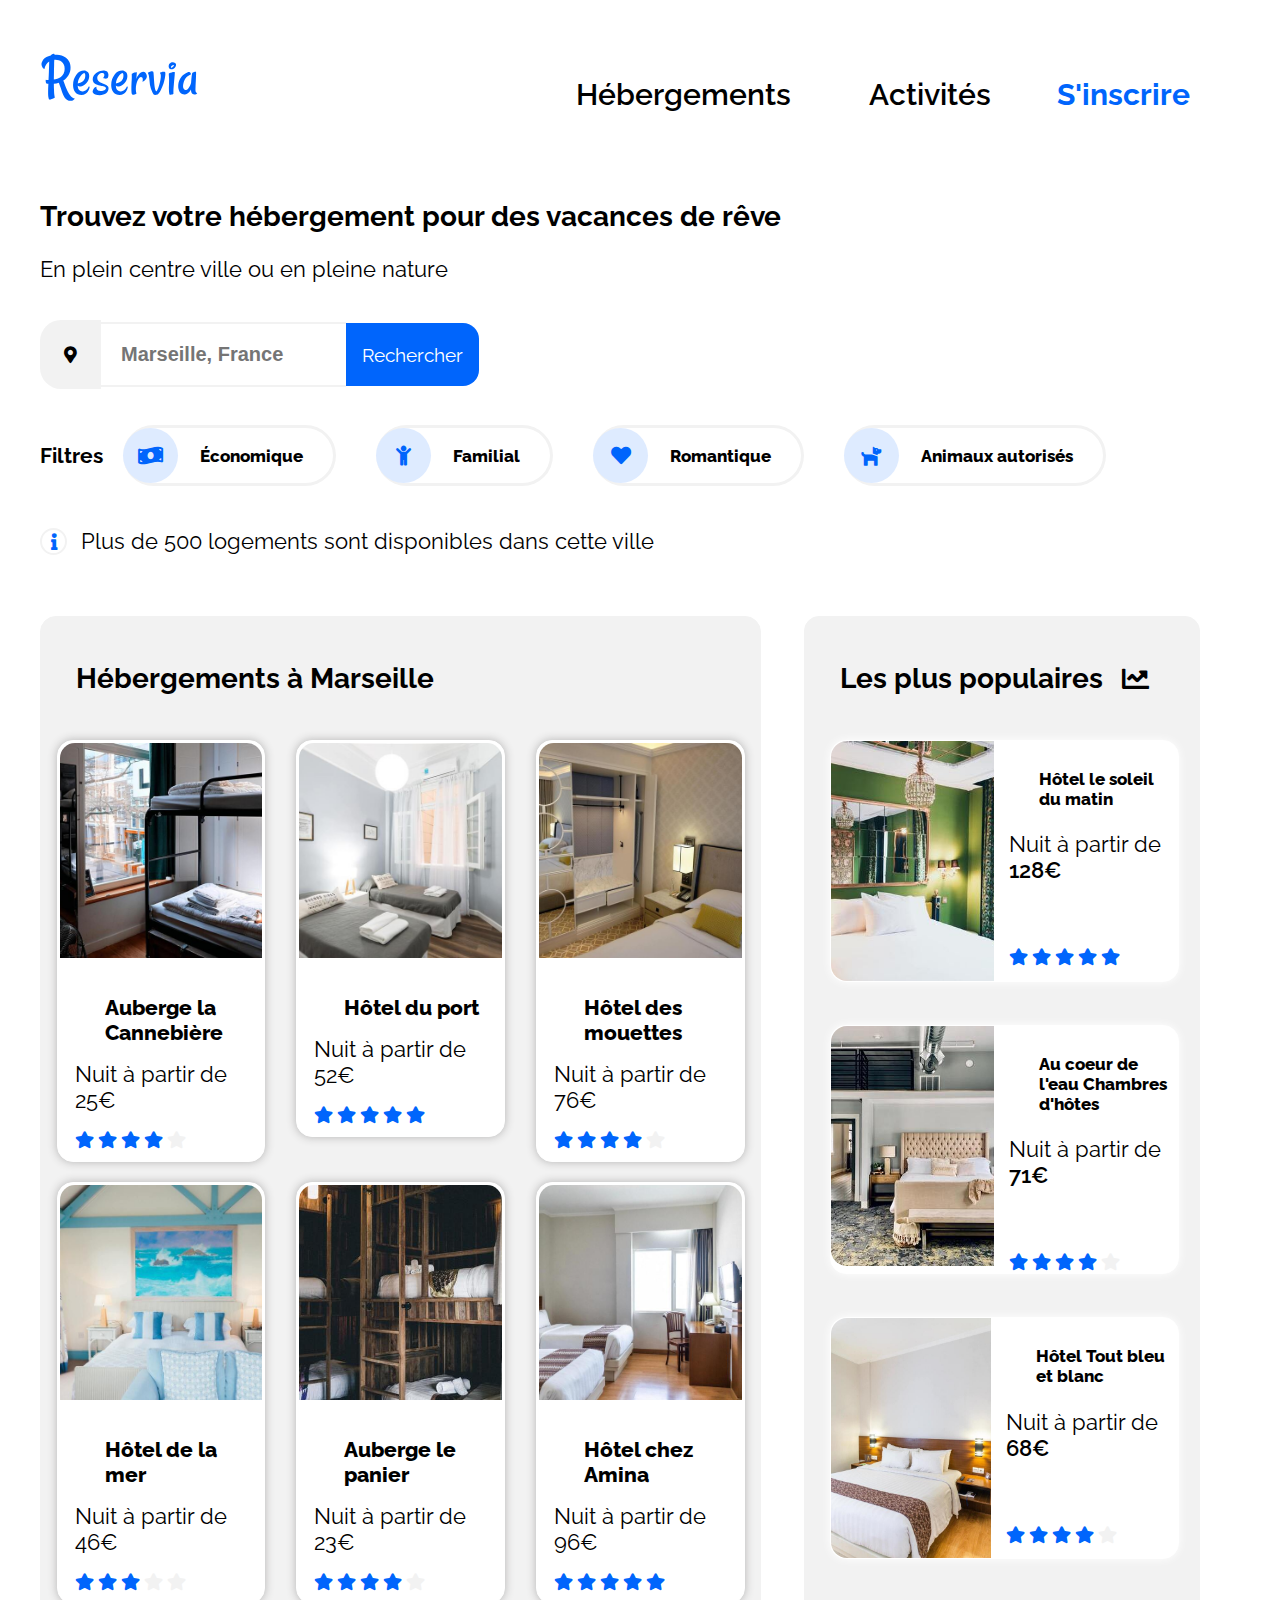
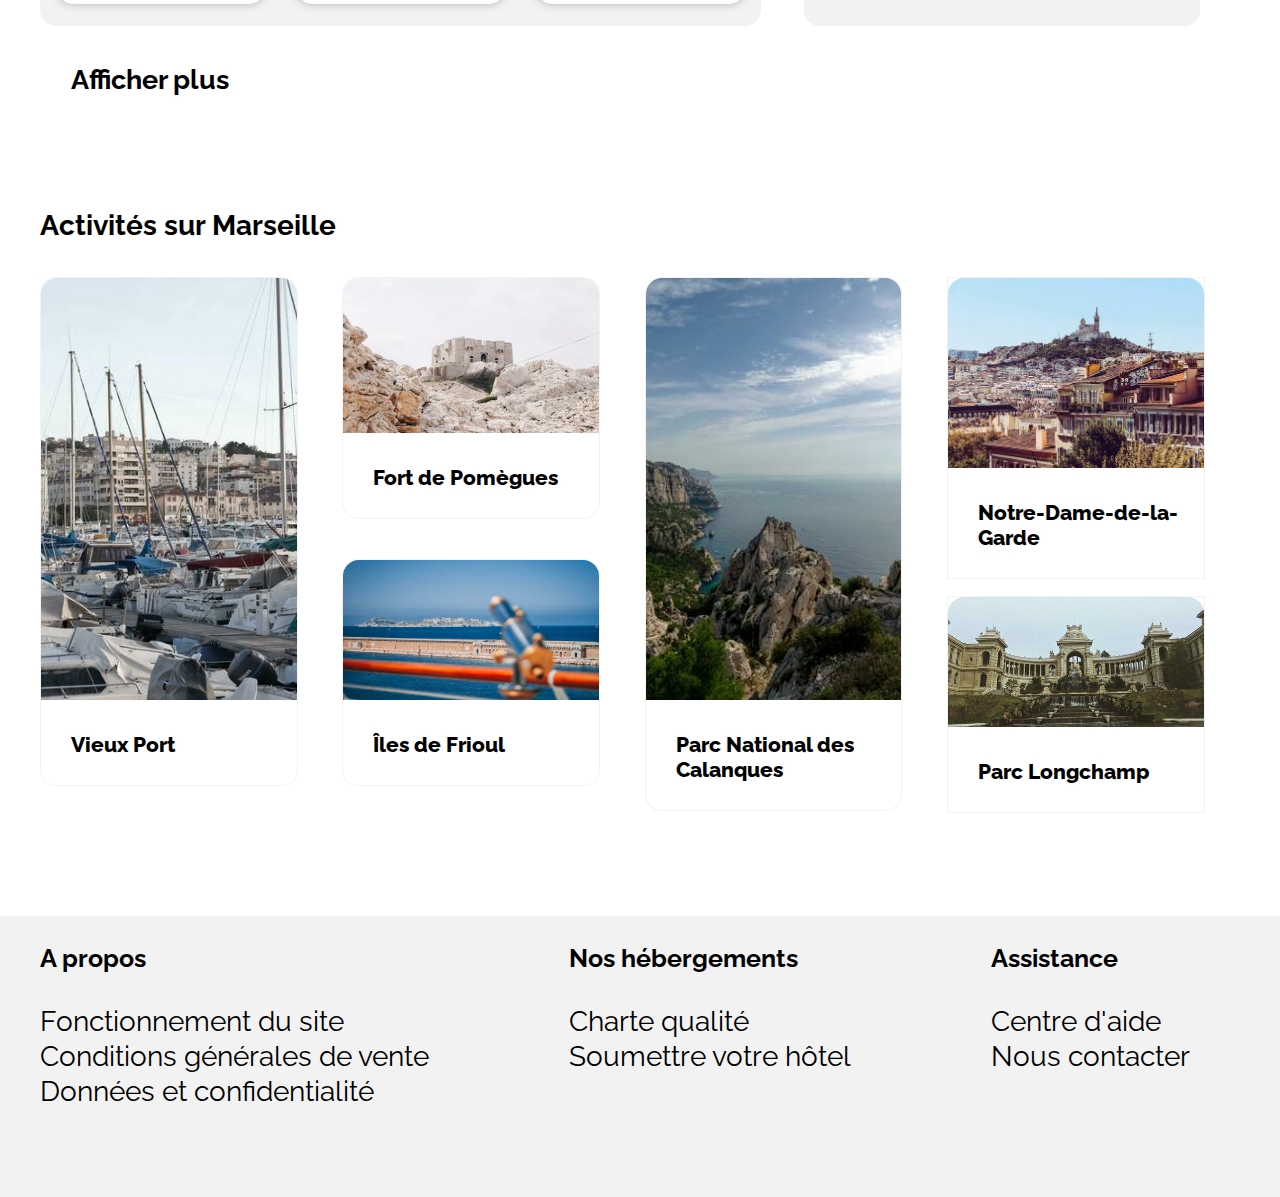
==== index.html @ 1aae4888 "initial-scale = -0.5, maximum-scale = 2" ====
<!DOCTYPE html>
<html lang="fr">
    <head>
        <meta charset="UTF-8"/>
        <meta name="viewport" content="width=device-width, initial-scale=1.0" />
        <link rel="stylesheet" href="src/fontawesome-5.15.3.css" />
        <link rel="stylesheet" href="src/styles/style.css" />
        <link rel="preconnect" href="https//fonts.gstatic.com"/>
        <link href="https://fonts.googleapis.com/css2?family=Raleway:wght@400;600;800&display=swap" rel="stylesheet" />
        
        <meta name="viewport" content="initial-scale = -0.5, maximum-scale = 2, user-scalable = yes, width=device-width">

        <title>Réservia</title>
    </head>
    <body>
        <header class="header">
            <img src="asset/img/logo/Reservia.svg" alt="Reservia" id="logo" />
                <nav class="header_nav">
                    <a id="menu_hebergement" class="header_nav_link" href="#accomodation">Hébergements</a>
                    <a id="menu_activity" class="header_nav_link" href="#activity">Activités</a>
                </nav>
                    <a id="registration">S'inscrire</a>
        </header> 
            <section id="part_one">
                <div class="part_search">
                    <div class="research">
                        <h2>Trouvez votre hébergement pour des vacances de rêve</h2>
                        <p class="subtitle">En plein centre ville ou en pleine nature</p>
                    </div>
                    <div id="form">
                        <i class="fa fa-map-marker-alt mapi"></i>
                            <form>
                                <input type="search" name="city_search" placeholder="Marseille, France">
                            </form>
                        <div class="button">
                            <p class="search">Rechercher</p><i class="fa fa-search glass"></i>
                        </div>
                    </div>
                </div>

                <div id="filters">
                    <h3>Filtres</h3>
                        <div class="filtered_listing">
                            <div class="filtered">
                                <i class="fa fa-money-bill-wave filter_icon"></i>
                                <p class="filter_subtitle">Économique</p>
                            </div>
                            <div class="filtered familia">
                                <i class="fa fa-child filter_icon"></i>
                                <p class="filter_subtitle">Familial</p>
                            </div>
                            <div class="filtered">
                                <i class="fa fa-heart filter_icon"></i>
                                <p class="filter_subtitle">Romantique</p>
                            </div>
                            <div class="filtered">
                                <i class="fa fa-dog filter_icon"></i>
                                <p  class="filter_subtitle">Animaux autorisés</p>
                            </div>       
                        </div>
                </div>
                <div id="info">
                    <i class="fas fa-info point_i"></i>
                    <p class="subtitle">Plus de 500 logements sont disponibles dans cette ville</p>
                </div>     
            </section>
    <main>
        <div class="accomodation_aside">
            <section id="accomodation" class="housing">
                <h2>Hébergements à Marseille</h2>
                    <div class="habitat_listing">
                        <div class="habitat">
                            <div class="habitat_picture">
                                <img src="asset/img/picture/auberge_la_cannebière.jpg" alt="Photo de la chambre auberge la Cannebière"/>
                                    <div class="position_text">
                                        <h4 class="habitat_description">Auberge la Cannebière</h4>
                                        <p>Nuit à partir de <span>25€</span></p>
                                            <div>
                                                <i class="fas fa-star full"></i> 
                                                <i class="fas fa-star full"></i>
                                                <i class="fas fa-star full"></i>
                                                <i class="fas fa-star full"></i>
                                                <i class="fas fa-star empty"></i>
                                            </div>
                                    </div>
                            </div>          
                        </div>
                        <div class="habitat">
                            <div class="habitat_picture">
                                <img src="asset/img/picture/hotel_du_port.jpg" alt="Photo de la chambre de l'hôtel du port"/>
                                    <div class="position_text">
                                        <h4 class="habitat_description">Hôtel du port</h4>
                                        <p>Nuit à partir de <span>52€</span></p>  
                                            <div>
                                                <i class="fas fa-star full"></i>
                                                <i class="fas fa-star full"></i>
                                                <i class="fas fa-star full"></i>
                                                <i class="fas fa-star full"></i>
                                                <i class="fas fa-star full"></i>
                                            </div>
                                    </div>
                            </div>
                        </div>
                        <div class="habitat">
                            <div class="habitat_picture">
                                <img src="asset/img/picture/hotel_les_mouettes.jpg" alt="Photo de la chambre hôtel des mouettes"/>
                                    <div class="position_text">
                                        <h4 class="habitat_description">Hôtel des mouettes</h4>
                                        <p>Nuit à partir de <span>76€</span></p>  
                                            <div>
                                                <i class="fas fa-star full"></i>
                                                <i class="fas fa-star full"></i>
                                                <i class="fas fa-star full"></i>
                                                <i class="fas fa-star full"></i>
                                                <i class="fas fa-star empty"></i>
                                            </div>
                                    </div>  
                            </div>
                        </div> 
                        <div class="habitat">
                            <div class="habitat_picture">
                                <img src="asset/img/picture/hotel_de_la_mer.jpg" alt="Photo de la chambre hôtel de la mer" />
                                    <div class="position_text">
                                        <h4 class="habitat_description">Hôtel de la mer</h4>
                                            <p>Nuit à partir de <span>46€</span></p>  
                                                <div>
                                                    <i class="fas fa-star full"></i>
                                                    <i class="fas fa-star full"></i>
                                                    <i class="fas fa-star full"></i>
                                                    <i class="fas fa-star empty"></i>
                                                    <i class="fas fa-star empty"></i>
                                                </div>
                                    </div>
                            </div>
                        </div>
                        <div class="habitat">
                            <div class="habitat_picture">
                                <img src="asset/img/picture/auberge_le_panier.jpg" alt="Photo de la chambre auberge le panier" />
                                    <div class="position_text">
                                        <h4 class="habitat_description">Auberge le panier</h4>
                                        <p>Nuit à partir de <span>23€</span></p>  
                                            <div>
                                                <i class="fas fa-star full"></i>
                                                <i class="fas fa-star full"></i>
                                                <i class="fas fa-star full"></i>
                                                <i class="fas fa-star full"></i>
                                                <i class="fas fa-star empty"></i>
                                            </div>
                                    </div>
                            </div>
                        </div>
                        <div class="habitat">
                            <div class="habitat_picture">
                                <img src="asset/img/picture/hotel_chez_amina.jpg" alt="Photo de la chambre hôtel chez Amina"/>
                                    <div class="position_text">
                                        <h4 class="habitat_description">Hôtel chez Amina</h4>
                                            <p>Nuit à partir de <span>96€</span></p>  
                                                <div>
                                                    <i class="fas fa-star full"></i>
                                                    <i class="fas fa-star full"></i>
                                                    <i class="fas fa-star full"></i>
                                                    <i class="fas fa-star full"></i>
                                                    <i class="fas fa-star full"></i>
                                                </div>
                                    </div>  
                            </div>
                        </div>
                    </div>   
                    <h3 class="additional">Afficher plus</h3>      
            </section>
            <aside>
                <div class="first_class">
                    <h2>Les plus populaires</h2>
                    <i class="fa fa-chart-line"></i>
                </div>
                <div class="best">
                    <div class="best_picture">
                        <img src="asset/img/picture/hotel_le_soleil_du_matin.jpg" alt="Photo de la chambre hôtel le soleil du matin" />
                            <div class="best_description">
                                <h4 class="title_best">Hôtel le soleil du matin</h4>
                                <p>Nuit à partir de <span>128€</span></p>
                                    <div class="star">
                                        <i class="fas fa-star full"></i>
                                        <i class="fas fa-star full"></i>
                                        <i class="fas fa-star full"></i>
                                        <i class="fas fa-star full"></i>
                                        <i class="fas fa-star full"></i> 
                                    </div>
                            </div>            
                    </div>
                    <div class="best_picture">
                        <img src="asset/img/picture/au_coeur_de_l_eau_chambres_d_hotes.jpg" alt="Photo de la chambre d'hôtes au coeur de l'eau" />
                            <div class="best_description">
                                <h4>Au coeur de l'eau Chambres d'hôtes</h4>
                                <p>Nuit à partir de <span>71€</span></p>
                                    <div class="star">
                                        <i class="fas fa-star full"></i>
                                        <i class="fas fa-star full"></i>
                                        <i class="fas fa-star full"></i>
                                        <i class="fas fa-star full"></i>
                                        <i class="fas fa-star empty"></i> 
                                    </div>
                            </div>
                    </div>
                    <div class="best_picture">
                        <img src="asset/img/picture/hotel_tout_bleu_et_blanc.jpg" alt="Photo de la chambre hôtel tout bleu et blanc" />
                            <div class="best_description">
                                <h4>Hôtel Tout bleu et blanc</h4>
                                <p>Nuit à partir de <span>68€</span></p>
                                    <div class="star">
                                        <i class="fas fa-star full"></i>
                                        <i class="fas fa-star full"></i>
                                        <i class="fas fa-star full"></i>
                                        <i class="fas fa-star full"></i>
                                        <i class="fas fa-star empty"></i> 
                                    </div>
                            </div>
                    </div>
                </div>
            </aside>
        </div>    
        <section id="activity">
            <h2>Activités sur Marseille</h2>
                <div class="listing_activities">
                    <div class="column_one_100">
                        <div class="img_100">
                            <img src="asset/img/picture/vieux_port.jpg" alt="Photo du vieux port" />
                            <h4>Vieux Port</h4>
                        </div>
                    </div>
                    <div class="column_60_40">
                        <div class="column_60">
                            <img src="asset/img/picture/fort_de_pomegues.jpg" alt="Photo du Fort de Pomègues" />
                            <h4>Fort de Pomègues</h4>
                        </div>
                        <div class="column_40">
                            <img src="asset/img/picture/iles_du_frioul.jpg" alt="Photo des Iles de Frioul" />
                            <h4>Îles de Frioul</h4>
                        </div>
                    </div>
                    <div class="column_three_100">
                        <div class="img_100">
                            <img src="asset/img/picture/parc_national_des_calanques.jpg" alt="Photo du parc national des Calanques" />
                            <h4>Parc National des Calanques</h4>
                        </div>
                    </div>
                    <div class="column_two_40_60">
                        <div class="column col_55">
                            <img src="asset/img/picture/notre_dame_de_la_garde.jpg" alt="Photo de Notre-Dame-de-la-Garde" />
                            <h4>Notre-Dame-de-la-Garde</h4>
                        </div>
                        <div class="column col_45">
                            <img src="asset/img/picture/parc_longchamp.jpg"  alt="Photo du parc Longchamp" />
                            <h4>Parc Longchamp</h4>
                        </div>
                    </div>
                </div>
        </section>
    </main>
    <footer>
        <div class="footer_about">
            <h3 class="column_one">A propos</h3>
                <nav>
                    <ul>
                        <li><a href="#">Fonctionnement du site</a></li>
                        <li><a href="#">Conditions générales de vente</a></li>
                        <li><a href="#">Données et confidentialité</a></li>
                    </ul>
                </nav>
        </div>
        <div class="footer_accommodation">             
            <h3 class="column_two">Nos hébergements</h3>
                <nav>
                    <ul>
                        <li>Charte qualité</li>
                        <li>Soumettre votre hôtel</li>
                    </ul>
                </nav>
        </div>
        <div class="footer_assistance">
            <h3 class="column-three">Assistance</h3>
                <nav>
                    <ul>
                        <li>Centre d'aide</li>
                        <li>Nous contacter</li>
                    </ul>
                </nav>
        </div>
    </footer>
    </body>
</html>
---- src/styles/style.css ----
body{
    font-family: 'Raleway', sans-serif;
    width: 93%;
    margin: 0;
    color: black;
}
a{
    text-decoration: none;
    color: black;
}
h1{
    font-size: 22px;
    height: 27px;
    margin-top: 43px;
    padding-bottom: 119px;
}
h2{
    font-size: 23px;
}
h3{
    font-size: 21px;
}
h4{
    font-size: 14px;
    font-weight: 800; 
}
p{
    font-size: 15px;
}
.header{
    display: grid;
    width: 100%;
    height: 100px;
    margin-top: 10px;
}
#logo{
    position: absolute;
    height: 74px;
    margin: 30px 0 0 40px;
    grid-area: img;
}
.header_nav{
    display: flex;
    margin-right: 100px;
    margin-left: auto;
    font-size: 19px;
    place-content: space-evenly;
    grid-area: nav;
}
.header_nav_link{
    padding: 4rem;
    font-weight: 600;
    margin-left: -50px;
    border-top: 3px transparent solid;
    border-bottom: 3px transparent solid;
}
.header_nav_link:hover{
    border-top: 2px solid #0065FC;
    color: #0065fc;
}
#registration{
    display: flex;
    align-items: center;
    justify-content: flex-end;
    color: #0065FC;
    font-size: 19px;
    font-weight: 700;
    grid-area: note;
    cursor: pointer;
}

/* Bouton recherche */
#part_one{
    width: 100%;
    margin: 90px 0px 10px 40px;
}
#form{
    display: flex;
    align-items: center;
}
#form ::before{
    color: black;
}
.mapi{
    display: flex;
    justify-content: center;
    align-items: center;
    border: 2px solid transparent;
    width: 57px;
    height: 65px;
    border-radius: 21px 0px 0px 21px;
    background-color: #f2f2f2;
}
input{
    width: 245px;
    height: 65px;
    border-top: 2.5px solid #f2f2f2;
    border-bottom: 2.5px solid #f2f2f2;
    border-left: none;
    border-right: none;
    padding-left: 20px;
    font-size: 20px;
    font-weight: bolder;
}
input:focus{
    outline:none;
}
.button{
    display: contents;
}
.button ::before{
    display: none;
}
.search{
    display: flex;
    align-items: center;
    justify-content: center;
    width: 133px;
    height: 63px;
    background-color: #0065fc;
    border-radius: 0px 16px 16px 0px;
    color: white;
    font-size: 19px;
    font-weight: 400;
}

/* Les filtres */

#filters{
    display: flex;
    align-items: center;
    width: 100%;
    height: auto;
}
#filters .fa{
    font-size: 20px;
    color: #0065FC;
}
.filtered_listing{
    display: flex;
    align-content: space-between;
    flex-wrap: wrap;
}
.filtered{
    display: flex;
    align-items: center;
    margin: 20px;
    width: 100%;
    height: auto;
    border-top: 3px solid #F2F2F2;
    border-right: 3px solid #F2F2F2;
    border-bottom: 3px solid #F2F2F2;
    border-radius: 44px;
    background-color: white;
    cursor: pointer;
    max-width: max-content;
}
.filter_icon{
    display: flex;
    justify-content: center;
    align-items: center;
    width: 55px;
    height: 55px;
    border-radius: 50%;
    background-color: #DEEBFF;
}
.filter_subtitle{
    font-size: 17px;
    font-weight: 800;
    margin: 0px 30px;
    margin-left: 22px;
}
.filtered:hover{
    color: #0065FC;
    background-color: #DEEBFF;
    border-top: 1px solid #0065FC;
    border-right: 2px solid #0065FC;
    border-bottom: 2px solid #0065FC;
    border-left: 2px solid #0065FC;
}

/* Info */
#info{ 
    display: flex;
    align-items: center;
    width: 100%;
    height: auto;
}
.point_i{
    display: flex;
    justify-content: center;
    align-items: center;
    width: 23px;
    height: 23px;
    border: 2.5px solid #F2F2F2;
    border-radius: 40px;
    font-size: 12px;
    color: #0065FC;
}
#info .subtitle{
    display: block;
    margin-left: 14px;
}

/* Main */
main{
    margin: 0 -10px 0 40px;
}
.accomodation_aside{
    display: flex;
    justify-content: space-between;
    align-items: baseline;
    width: 100%;
    height: 58em;
}

/* Partie hébergement et populaire */
#accomodation {
    border: 1px solid #f2f2f2;
    background-color: #f2f2f2;
    border-radius: 16px;
    width: 62%;
    height: 52em;
}

/* Partie hébergement */
#accomodation h2, aside h2{
    margin: 45px 0px 45px 25px;
}
#accomodation h3{
        margin-top: 30px;
        margin-left: 20px;
}
#accomodation p{
    margin: -12px 0px 18px 0px;
}
.habitat_listing{
    display: flex;
    justify-content: space-around;
    flex-wrap: wrap;
}
.habitat_listing img{
    width: 220px;
    height: 130px;
    border-radius: 15px 15px 0 0;
    object-fit: cover;
}
.habitat_picture{
    border: 1px solid white;
    background-color: white;
    border-radius: 16px;
    padding: 2px 2px 10px 2px;
    margin-bottom: 20px;
    box-shadow: 0 0 10px #b4b3b3;
    cursor: pointer;
}
.habitat_picture:hover{
    transition: transform 100ms;
    transform: scale(1.1);
}

/* Aside */
aside{
    margin-top: 30px;
    border: 1px solid #f2f2f2;
    background-color: #f2f2f2;
    border-radius: 15px;
    width: 34%;
    height: 52em;
}
i.fa.fa-chart-line {
    color: black;
    font-size: 27px;
    margin-right: 23px;
}
aside h2{
    margin-left: 25px;
}
.best{
    margin-left: 25px;
}
.best_picture{
    display: flex;
    width: 94%;
    margin-bottom: 43px;
    box-shadow: 0 0 10px white;
    border: 1px solid white;
    background-color: white;
    border-radius: 16px;
    cursor: pointer;
}
.best_picture:hover{
    transition: transform 100ms;
    transform: scale(1.1);
}
.best_picture span{
    font-weight: 600;
}
.best img{
    width: 40%;
    height: 185px;
    border-radius: 16px 0 0 16px;
    object-fit: cover;
}
.first_class{
    display: flex;
    justify-content: space-between;
    align-items: center;
}
.best_description, .position_text{
    padding: 5px 0px 1px 15px;
}
.best_description .star{
    margin-top: 65px;
}

/* Etoiles */
.fa, .fas{
    color:#0065fc;
    font-size: 17px;
}
.fa, .fas.empty{
    color:#f2f2f2;
    font-size: 17px;
}

/*  Activites  */
#activity{
    width: 96.5%;
}
.listing_activities{
    display: flex;
    justify-content: space-between;
    width: 100%;
    margin-top: 35px;
}
.listing_activities img:hover{
    transition: transform 100ms;
    transform: scale(1.1);
}
.listing_activities img{
    width: 100%;
    height: 400px;
    object-fit: cover;
}
.column_one_100, .column_60_40, .column_three_100, .column_two_40_60{
    width: 23%;
    margin-right: -45px;
    cursor: pointer;
}
.column_one_100 img, .column_60_40 img, .column_three_100 img, .column_two_40_60 img{
    border-radius: 16px 16px 0px 0px;
}
.column_60 img{
    height: 155px;
}
.column_40{
    border: 1px solid #f2f2f2;
    border-radius: 16px;
}
.column_40 img{
    height: 140px;
}
.column{
    border: 1px solid #F2F2F2;
}
.column img{
    height: 130px;
}
.col_55{
    margin-bottom: 17px;
    border: 1px solid #f2f2f2;
}
.col_55 img{
    height: 190px;
}
.img_100, .column_60{
    border: 1px solid #f2f2f2;
    border-radius: 16px;
    margin-bottom: 40px;
}

/*  Footer  */
footer{
    display: flex;
    justify-content: space-between;
    width: 100%;
    padding-right: 95px;
    padding-bottom: 60px;
    background-color: #f2f2f2;
    font-size: 19px;
    line-height: 35px;
}
.footer_about{
    margin-left: 40px;
}
footer ul{
    list-style-type: none;
    margin-left: -40px;
}
footer li{
    cursor: pointer;
}
footer li:hover{
    text-decoration: underline;
}

        /* MEDIA QUERIES */

@media only screen and (min-width: 1240px) {
    p{
        font-size: 22px;
    }
    nav.header_nav {
        margin-right: 135px;
    }
    nav.header_nav, #registration {
        font-size: 30px;
    }
    .habitat {
        width: 29%;
    }
    .habitat_listing img {
        width: 100%;
        height: 215px;
    }
    i.fa.fa-chart-line {
        margin-right: 50px;
    }
    .best img {
        width: 47%;
        height: 240px;
    }
    aside h4 {
        font-size: 17px;
    }
    #accomodation h2, aside h2 {
        margin: 45px 0px 45px 35px;
    }
    .accomodation_aside {
        height: 75em;
    }
    #accomodation, aside {
        height: 63em;
    }
    #accomodation h3 {
        margin-top: 40px;
        margin-left: 30px;
        font-size: 27px;
    }
    footer{
        margin-top: 65px;
    }
    h2, footer{
        font-size: 28px;
    }
    h4 {
        font-size: 21px;
        margin-left: 30px;
    }
    .img_100 img {
        height: 422px;
    }
    footer h3{
        font-size: 25px;
    }
}

/*  ipad Pro 1024px  */
@media (max-width: 1125px){
    #logo{
        height: 64px;
        margin: 0 0 0 40px;
    }
    #registration{
        order: 1;
        margin: 20px 10px 0 0;
        font-size: 25px;
    }
    .header{
        grid-template-areas: "img . note" "nav nav nav";
        height: auto;
        margin-top: 40px;
    }
    .header_nav{
        justify-content: space-around;
        width: 100%;
        margin: 0px 30px;
        order: 2;
        border-bottom: 1.5px solid #ddd0d0;
        font-size: 24px;
    }
    .header_nav_link:hover{
        border-top: none;
        border-bottom: 2px solid #0065FC;
        color: #0065fc;
    }
    #filters{
        display: block;
    }
    .filtered_listing{
        margin-top: -20px;
    }
    .accomodation_aside{
        height: 72em;
    }
    #accomodation, aside{
        height: 65em;
    }
}

@media (max-width: 970px){
    h2{
        font-size: 18px;
    }
    .best {
        margin-left: 15px;
    }
    .best_picture {
        height: 158px;
    }
    .best img {
        width: 52%;
        height: 161px;
    }
    .best_description .star {
        margin-top: 11px;
        font-size: 0;
    }
    #activity {
        margin-top: 23px;
    }
    footer{
        flex-direction: column;
    }
    .footer_accommodation, .footer_assistance {
        padding-left: 40px;
    }
}

/*  Ipad 768px  */
@media (max-width: 780px){
    h2 {
        font-size: 22px;
    }
    .col_55 img {
        height: 177px;
    }
    .search{
        display: none;
    }
    .button ::before{
        display: flex;
        justify-content: center;
        align-items: center;
        width: 70px;
        height: 60px;
        border-radius: 16px 16px 16px 16px;
        background-color: #0065FC;
    }
    input{
        width: 345px;
        height: 62px;
        font-weight: 800;
        font-size: 21px;
    }
    .mapi{
        width: 70px;
        height: 60px;
        color: black;
    }
    #form ::before{
        margin-left: -7px;
        color: inherit;
        font-size: 25px ;
    }
    #form{
        margin: 50px 0px 70px;
    }
    .accomodation_aside{
        flex-direction: column-reverse;
        margin-top: 40em;
    }
    main{
        width: 100%;
        margin-top: -16em;
    }
    .best_picture{
        margin-left: 20px;;
    }
    .best_description .star{
        margin-top: 49px;
    }
    aside, #accomodation{
        width: 110%;
        margin-left: -40px;
        border-radius: 0;
        padding-right: 15px;
    }
    .fa-chart-line:before{
        margin-right: 22px;
    }
    #accomodation{
        background: white;
        border: none;
    }
    #accomodation h3{
        margin-left: 40px;
    }
    .column_40 img{
        height: 145px;
    }
    .listing_activities{
        margin: 35px 0 0 -10px;
    }
    #activity{
        width: 97%;
    }
    .listing_activities img{
        border: none;
    }
    .column_one_100, .column_60_40, .column_three_100, .column_two_40_60{
        width: 23%;
        margin-right: -45px;
        cursor: pointer;
        border: none;
    }
    footer{
        padding-right: 80px;
    }
}     
    /*  Surface Duo 540px  */  
    @media (max-width: 630px){
        main{
        margin-top: 48em;
    }
    #accomodation{
        margin-top: 3em;
        border: none;
    }
    .listing_activities, .habitat_listing{
        flex-direction: column;
    }
   .listing_activities img{
        width: 100%;
        height: 12em;
    }
    .habitat_picture {
        width: 92%;
        margin-left: 25px;
    }
    .habitat_listing img{
        width: 100%;
    }
    #activity{
        width: 23%;
        margin-top: 54em;
    }
    #activity h2{
        min-width: max-content;
    } 
    .img_100, .column_60, .column_40, .column {
        width: 37em;
    }
    #activity h4{
        font-size: 18px;
        min-width: max-content;
    }
    footer{
        margin-top: 5em;
    }
}

@media (max-width: 414px){ 
    body {
        margin-left: -15px;
    }
    .header_nav{
        margin: 0px 62px;
    }
    input{
        width: 250px;
        margin-left: 0;
    }
    .filtered.familia{
        position: relative;
        border: none;
    }
    .filtered.familia p{
        width: 100px;
        height: 42px;
        padding: 13px 13px 0px 75px;
        position: absolute;
        left: -24px;
        border-top: 3px solid #F2F2F2;
        border-right: 3px solid #F2F2F2;
        border-bottom: 3px solid #F2F2F2;
        border-radius: 44px;
    }
    aside, #accomodation{
        width: 146%;
        border-radius: 0;
        padding-right: 15%;
    }
    aside h2{
        margin-left: 35px;
    }
    .fa-chart-line:before{
        margin-right: -27px;
    }
    .best_picture{
        width: 100%;
    }
    section#accomodation{
        width: 116%;
        margin-left: -30px;
        border: none;
    }
    .listing_activities, .habitat_listing{
        width: 108%;
    }
    .listing_activities img{
        width: 97%;
    }
    .habitat_picture{
        width: 116%;
    }
    footer{
        padding-right: 12em;
    }
}

/* Moto G4 et Galaxie S5 360px*/
@media (max-width: 375px){
    aside, #accomodation{
        width: 43em;
    }
    #accomodation {
        width: 40em;
    }
    #part_one h2{
        font-size: 22px;
        width: 24em;
    }
    #registration{
        margin: 20px -50px 0 0;
    }
    .header_nav{
        margin: 15px 90px;
    }
    .listing_activities, .habitat_listing{
        width: 43em;
    }
    .img_100, .column_60, .column_40, .column{
        width: 45em;
    }
    .habitat_picture{
        width: 100%;
    }
    #activity img{
        width: 97%;
    }
    footer{
        padding-right: 21em;
    }
}

@media (max-width: 280px){
    body{
        width: 132%;
    }
    #accomodation h2{
        width: max-content;
    }
    .research{
        width: 190%;
    }
    .habitat{
        width: 43em;
    }
    aside, #accomodation{
        width: 44em;
    }
    #accomodation{
        width: 156%;
    }
    .footer{
        padding-right: 27em;
    }
}
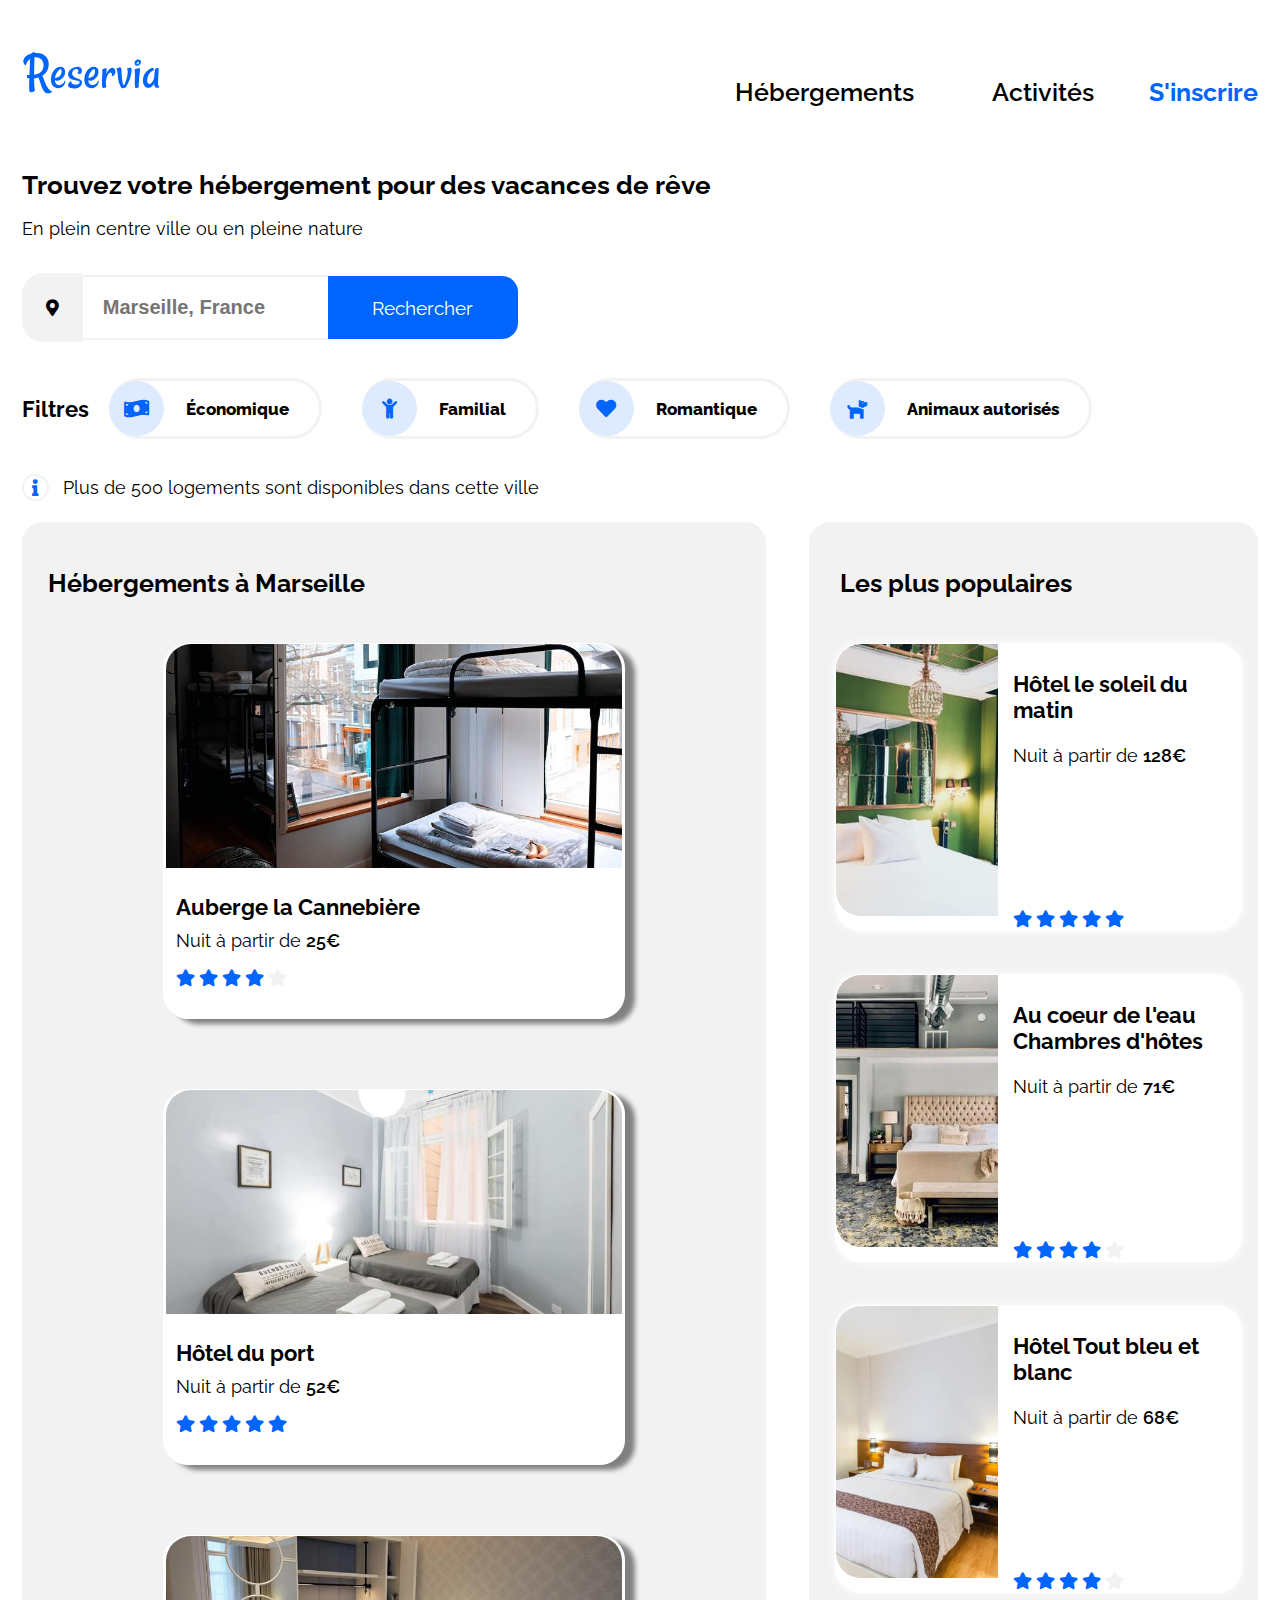
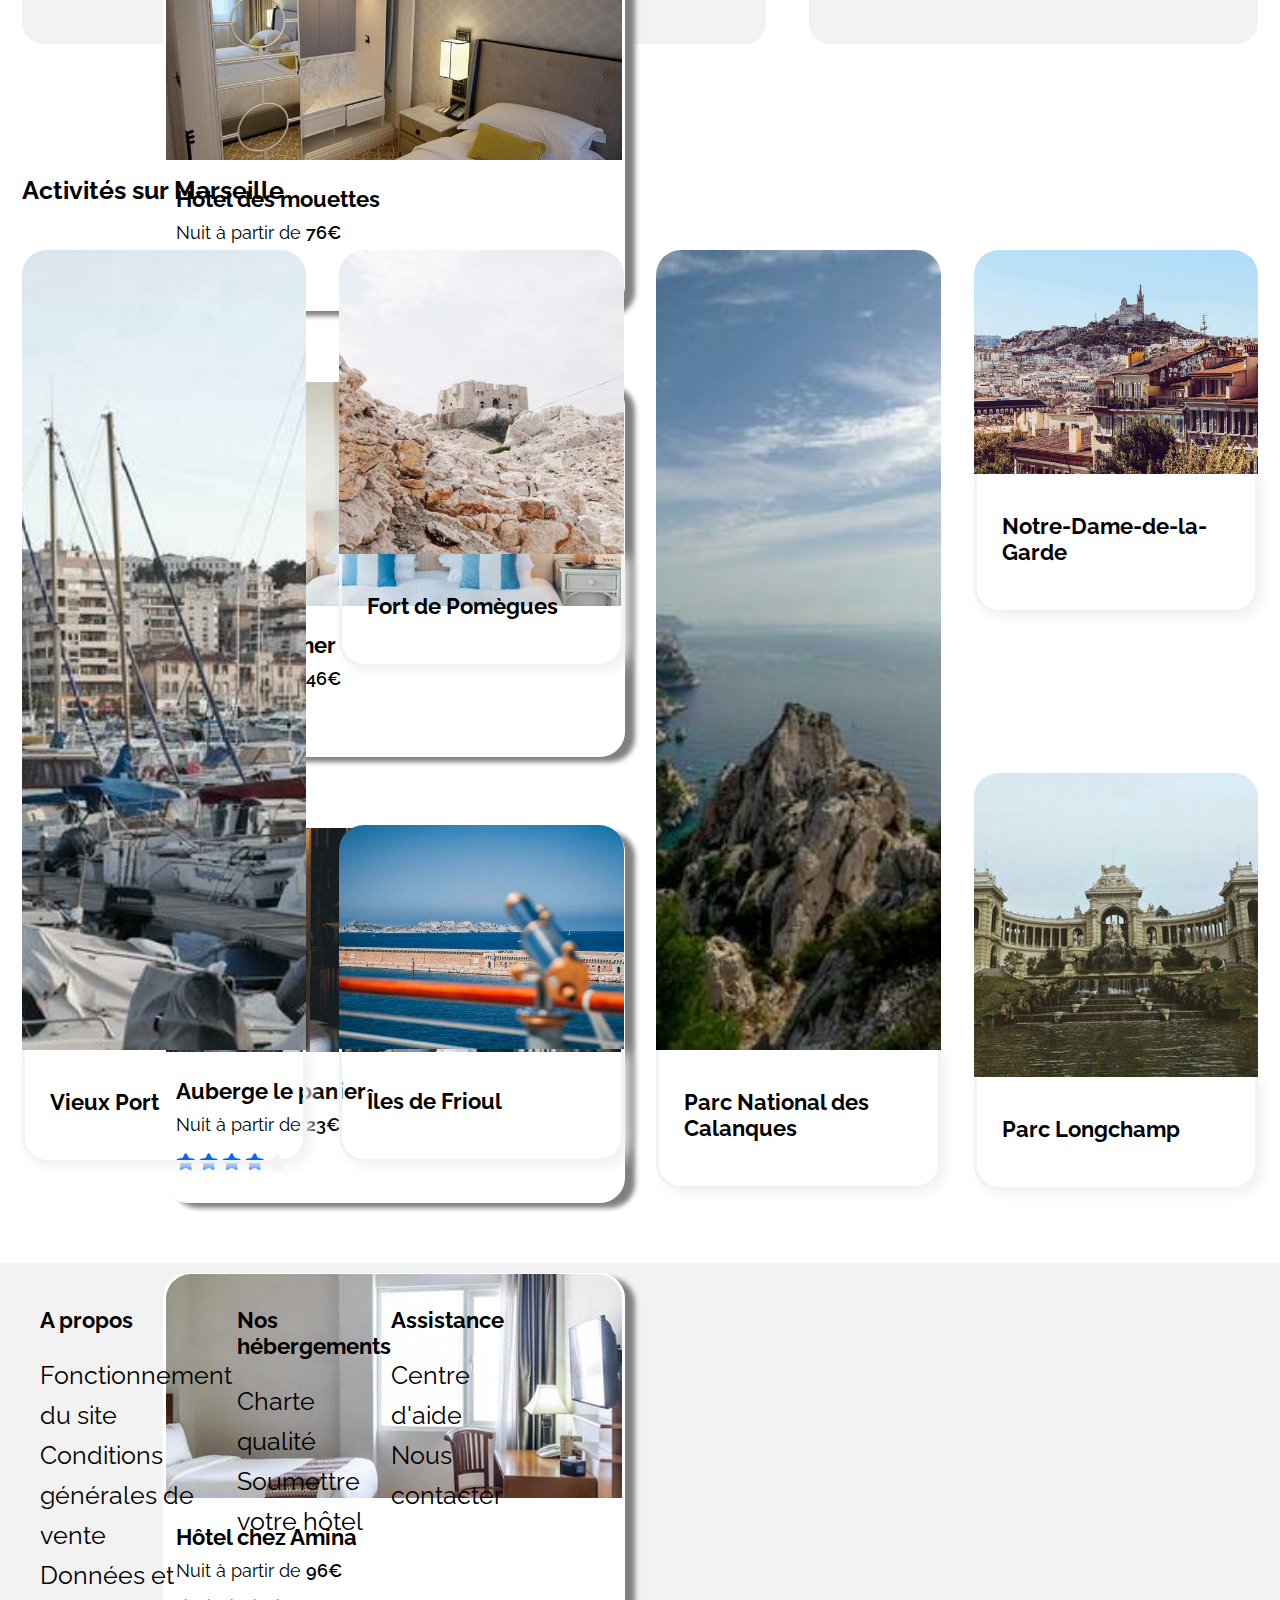
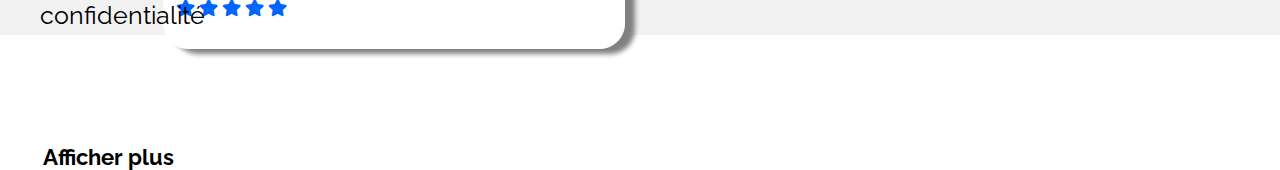
==== commit 2ee4eb0b: "remake html et css" ====
--- a/index.html
+++ b/index.html
@@ -24,7 +24,7 @@
             <section id="part_one">
                 <div class="part_search">
                     <div class="research">
-                        <h2>Trouvez votre hébergement pour des vacances de rêve</h2>
+                        <h1>Trouvez votre hébergement pour des vacances de rêve</h1>
                         <p class="subtitle">En plein centre ville ou en pleine nature</p>
                     </div>
                     <div id="form">
@@ -43,19 +43,19 @@
                         <div class="filtered_listing">
                             <div class="filtered">
                                 <i class="fa fa-money-bill-wave filter_icon"></i>
-                                <p class="filter_subtitle">Économique</p>
+                                <h3 class="filter_subtitle">Économique</h3>
                             </div>
                             <div class="filtered familia">
                                 <i class="fa fa-child filter_icon"></i>
-                                <p class="filter_subtitle">Familial</p>
+                                <h3 class="filter_subtitle">Familial</h3>
                             </div>
                             <div class="filtered">
                                 <i class="fa fa-heart filter_icon"></i>
-                                <p class="filter_subtitle">Romantique</p>
+                                <h3 class="filter_subtitle">Romantique</h3>
                             </div>
                             <div class="filtered">
                                 <i class="fa fa-dog filter_icon"></i>
-                                <p  class="filter_subtitle">Animaux autorisés</p>
+                                <h3  class="filter_subtitle">Animaux autorisés</h3>
                             </div>       
                         </div>
                 </div>
@@ -73,7 +73,7 @@
                             <div class="habitat_picture">
                                 <img src="asset/img/picture/auberge_la_cannebière.jpg" alt="Photo de la chambre auberge la Cannebière"/>
                                     <div class="position_text">
-                                        <h4 class="habitat_description">Auberge la Cannebière</h4>
+                                        <h3 class="habitat_description">Auberge la Cannebière</h3>
                                         <p>Nuit à partir de <span>25€</span></p>
                                             <div>
                                                 <i class="fas fa-star full"></i> 
@@ -89,7 +89,7 @@
                             <div class="habitat_picture">
                                 <img src="asset/img/picture/hotel_du_port.jpg" alt="Photo de la chambre de l'hôtel du port"/>
                                     <div class="position_text">
-                                        <h4 class="habitat_description">Hôtel du port</h4>
+                                        <h3 class="habitat_description">Hôtel du port</h3>
                                         <p>Nuit à partir de <span>52€</span></p>  
                                             <div>
                                                 <i class="fas fa-star full"></i>
@@ -105,7 +105,7 @@
                             <div class="habitat_picture">
                                 <img src="asset/img/picture/hotel_les_mouettes.jpg" alt="Photo de la chambre hôtel des mouettes"/>
                                     <div class="position_text">
-                                        <h4 class="habitat_description">Hôtel des mouettes</h4>
+                                        <h3 class="habitat_description">Hôtel des mouettes</h3>
                                         <p>Nuit à partir de <span>76€</span></p>  
                                             <div>
                                                 <i class="fas fa-star full"></i>
@@ -121,7 +121,7 @@
                             <div class="habitat_picture">
                                 <img src="asset/img/picture/hotel_de_la_mer.jpg" alt="Photo de la chambre hôtel de la mer" />
                                     <div class="position_text">
-                                        <h4 class="habitat_description">Hôtel de la mer</h4>
+                                        <h3 class="habitat_description">Hôtel de la mer</h3>
                                             <p>Nuit à partir de <span>46€</span></p>  
                                                 <div>
                                                     <i class="fas fa-star full"></i>
@@ -137,7 +137,7 @@
                             <div class="habitat_picture">
                                 <img src="asset/img/picture/auberge_le_panier.jpg" alt="Photo de la chambre auberge le panier" />
                                     <div class="position_text">
-                                        <h4 class="habitat_description">Auberge le panier</h4>
+                                        <h3 class="habitat_description">Auberge le panier</h3>
                                         <p>Nuit à partir de <span>23€</span></p>  
                                             <div>
                                                 <i class="fas fa-star full"></i>
@@ -153,7 +153,7 @@
                             <div class="habitat_picture">
                                 <img src="asset/img/picture/hotel_chez_amina.jpg" alt="Photo de la chambre hôtel chez Amina"/>
                                     <div class="position_text">
-                                        <h4 class="habitat_description">Hôtel chez Amina</h4>
+                                        <h3 class="habitat_description">Hôtel chez Amina</h3>
                                             <p>Nuit à partir de <span>96€</span></p>  
                                                 <div>
                                                     <i class="fas fa-star full"></i>
@@ -177,7 +177,7 @@
                     <div class="best_picture">
                         <img src="asset/img/picture/hotel_le_soleil_du_matin.jpg" alt="Photo de la chambre hôtel le soleil du matin" />
                             <div class="best_description">
-                                <h4 class="title_best">Hôtel le soleil du matin</h4>
+                                <h3 class="title_best">Hôtel le soleil du matin</h3>
                                 <p>Nuit à partir de <span>128€</span></p>
                                     <div class="star">
                                         <i class="fas fa-star full"></i>
@@ -191,7 +191,7 @@
                     <div class="best_picture">
                         <img src="asset/img/picture/au_coeur_de_l_eau_chambres_d_hotes.jpg" alt="Photo de la chambre d'hôtes au coeur de l'eau" />
                             <div class="best_description">
-                                <h4>Au coeur de l'eau Chambres d'hôtes</h4>
+                                <h3>Au coeur de l'eau Chambres d'hôtes</h3>
                                 <p>Nuit à partir de <span>71€</span></p>
                                     <div class="star">
                                         <i class="fas fa-star full"></i>
@@ -205,7 +205,7 @@
                     <div class="best_picture">
                         <img src="asset/img/picture/hotel_tout_bleu_et_blanc.jpg" alt="Photo de la chambre hôtel tout bleu et blanc" />
                             <div class="best_description">
-                                <h4>Hôtel Tout bleu et blanc</h4>
+                                <h3>Hôtel Tout bleu et blanc</h3>
                                 <p>Nuit à partir de <span>68€</span></p>
                                     <div class="star">
                                         <i class="fas fa-star full"></i>
@@ -222,36 +222,36 @@
         <section id="activity">
             <h2>Activités sur Marseille</h2>
                 <div class="listing_activities">
-                    <div class="column_one_100">
+                    <div class="column_100">
                         <div class="img_100">
                             <img src="asset/img/picture/vieux_port.jpg" alt="Photo du vieux port" />
-                            <h4>Vieux Port</h4>
+                            <h3>Vieux Port</h3>
                         </div>
                     </div>
                     <div class="column_60_40">
-                        <div class="column_60">
+                        <div class="img_60">
                             <img src="asset/img/picture/fort_de_pomegues.jpg" alt="Photo du Fort de Pomègues" />
-                            <h4>Fort de Pomègues</h4>
-                        </div>
-                        <div class="column_40">
+                            <h3>Fort de Pomègues</h3>
+                        </div>
+                        <div class="img_40 card_frioul">
                             <img src="asset/img/picture/iles_du_frioul.jpg" alt="Photo des Iles de Frioul" />
-                            <h4>Îles de Frioul</h4>
-                        </div>
-                    </div>
-                    <div class="column_three_100">
+                            <h3>Îles de Frioul</h3>
+                        </div>
+                    </div>
+                    <div class="column_100">
                         <div class="img_100">
                             <img src="asset/img/picture/parc_national_des_calanques.jpg" alt="Photo du parc national des Calanques" />
-                            <h4>Parc National des Calanques</h4>
-                        </div>
-                    </div>
-                    <div class="column_two_40_60">
-                        <div class="column col_55">
+                            <h3>Parc National des Calanques</h3>
+                        </div>
+                    </div>
+                    <div class="column_60_40">
+                        <div class="img_40">
                             <img src="asset/img/picture/notre_dame_de_la_garde.jpg" alt="Photo de Notre-Dame-de-la-Garde" />
-                            <h4>Notre-Dame-de-la-Garde</h4>
-                        </div>
-                        <div class="column col_45">
+                            <h3>Notre-Dame-de-la-Garde</h3>
+                        </div>
+                        <div class="img_60 card_longchamp">
                             <img src="asset/img/picture/parc_longchamp.jpg"  alt="Photo du parc Longchamp" />
-                            <h4>Parc Longchamp</h4>
+                            <h3>Parc Longchamp</h3>
                         </div>
                     </div>
                 </div>
@@ -262,9 +262,9 @@
             <h3 class="column_one">A propos</h3>
                 <nav>
                     <ul>
-                        <li><a href="#">Fonctionnement du site</a></li>
-                        <li><a href="#">Conditions générales de vente</a></li>
-                        <li><a href="#">Données et confidentialité</a></li>
+                        <li>Fonctionnement du site</li>
+                        <li>Conditions générales de vente</li>
+                        <li>Données et confidentialité</li>
                     </ul>
                 </nav>
         </div>
--- a/src/styles/style.css
+++ b/src/styles/style.css
@@ -1,49 +1,44 @@
 body{
     font-family: 'Raleway', sans-serif;
-    width: 93%;
+    width: 100%;
     margin: 0;
     color: black;
 }
 a{
+    font-size: 25px;
     text-decoration: none;
     color: black;
 }
 h1{
+    font-size: 26px;
+}
+h2{
+    font-size: 25px;
+}
+h3{
     font-size: 22px;
-    height: 27px;
-    margin-top: 43px;
-    padding-bottom: 119px;
-}
-h2{
-    font-size: 23px;
-}
-h3{
-    font-size: 21px;
 }
 h4{
     font-size: 14px;
-    font-weight: 800; 
 }
 p{
-    font-size: 15px;
+    font-size: 18px;
 }
 .header{
     display: grid;
-    width: 100%;
+    width: 98.3%;
     height: 100px;
     margin-top: 10px;
 }
 #logo{
     position: absolute;
-    height: 74px;
-    margin: 30px 0 0 40px;
+    height: 65px;
+    margin: 30px 0 0 1.7%;
     grid-area: img;
 }
 .header_nav{
     display: flex;
-    margin-right: 100px;
-    margin-left: auto;
-    font-size: 19px;
+    margin: 0px 100px 0 auto;
     place-content: space-evenly;
     grid-area: nav;
 }
@@ -63,16 +58,16 @@
     align-items: center;
     justify-content: flex-end;
     color: #0065FC;
-    font-size: 19px;
     font-weight: 700;
     grid-area: note;
     cursor: pointer;
 }
 
-/* Bouton recherche */
+/* Search button */
 #part_one{
     width: 100%;
-    margin: 90px 0px 10px 40px;
+    height: 22em;
+    margin: 60px 0px 0 1.7%;
 }
 #form{
     display: flex;
@@ -115,7 +110,7 @@
     display: flex;
     align-items: center;
     justify-content: center;
-    width: 133px;
+    width: 10em;
     height: 63px;
     background-color: #0065fc;
     border-radius: 0px 16px 16px 0px;
@@ -124,7 +119,7 @@
     font-weight: 400;
 }
 
-/* Les filtres */
+/* Filters */
 
 #filters{
     display: flex;
@@ -204,114 +199,113 @@
 
 /* Main */
 main{
-    margin: 0 -10px 0 40px;
+    margin: 0 1.7% 0 1.7%;
 }
 .accomodation_aside{
     display: flex;
     justify-content: space-between;
     align-items: baseline;
     width: 100%;
-    height: 58em;
-}
-
-/* Partie hébergement et populaire */
+    height: 75em;
+    padding-bottom: 2em;
+}
+/* Part location and popularity */
 #accomodation {
     border: 1px solid #f2f2f2;
     background-color: #f2f2f2;
-    border-radius: 16px;
-    width: 62%;
-    height: 52em;
-}
-
-/* Partie hébergement */
+    border-radius: 21px;
+    width: 60%;
+    height: 70em;
+}
+span{
+    font-weight: 600;
+}
+aside{
+    border: 1px solid #f2f2f2;
+    background-color: #f2f2f2;
+    border-radius: 21px;
+    width: 36.2%;
+    height: 70em;
+} 
+.position_text{
+    margin: 10px 0px 20px 10px;
+}
 #accomodation h2, aside h2{
     margin: 45px 0px 45px 25px;
 }
-#accomodation h3{
-        margin-top: 30px;
-        margin-left: 20px;
+aside h2{
+    margin-left: 30px;
 }
 #accomodation p{
     margin: -12px 0px 18px 0px;
 }
+.habitat {
+    margin-bottom: 50px;
+}
 .habitat_listing{
     display: flex;
     justify-content: space-around;
     flex-wrap: wrap;
 }
 .habitat_listing img{
-    width: 220px;
-    height: 130px;
-    border-radius: 15px 15px 0 0;
+    width: 28.5em;
+    height: 14em;
+    border-radius: 25px 25px 0 0;
     object-fit: cover;
 }
 .habitat_picture{
     border: 1px solid white;
     background-color: white;
-    border-radius: 16px;
-    padding: 2px 2px 10px 2px;
+    border-radius: 25px;
+    padding: 0px 2px 10px 2px;
     margin-bottom: 20px;
-    box-shadow: 0 0 10px #b4b3b3;
+    box-shadow: 10px 5px 5px grey;
     cursor: pointer;
 }
 .habitat_picture:hover{
     transition: transform 100ms;
     transform: scale(1.1);
 }
-
-/* Aside */
-aside{
-    margin-top: 30px;
-    border: 1px solid #f2f2f2;
-    background-color: #f2f2f2;
-    border-radius: 15px;
-    width: 34%;
-    height: 52em;
+.additional {
+    margin: 25px 0px 0px 20px;
+}
+.first_class{
+    display: flex;
+    justify-content: space-between;
+    align-items: center;
+    margin-right: 4em;
 }
 i.fa.fa-chart-line {
-    color: black;
-    font-size: 27px;
-    margin-right: 23px;
-}
-aside h2{
-    margin-left: 25px;
+    font-size: 32px;
 }
 .best{
     margin-left: 25px;
 }
 .best_picture{
     display: flex;
-    width: 94%;
+    width: 96%;
     margin-bottom: 43px;
     box-shadow: 0 0 10px white;
     border: 1px solid white;
     background-color: white;
-    border-radius: 16px;
+    border-radius: 25px;
     cursor: pointer;
 }
 .best_picture:hover{
     transition: transform 100ms;
     transform: scale(1.1);
 }
-.best_picture span{
-    font-weight: 600;
-}
 .best img{
     width: 40%;
-    height: 185px;
-    border-radius: 16px 0 0 16px;
+    height: 17em;
+    border-radius: 25px 0 0 25px;
     object-fit: cover;
 }
-.first_class{
-    display: flex;
-    justify-content: space-between;
-    align-items: center;
-}
-.best_description, .position_text{
+.best_description{
     padding: 5px 0px 1px 15px;
 }
 .best_description .star{
-    margin-top: 65px;
+    margin-top: 9em;
 }
 
 /* Etoiles */
@@ -324,15 +318,15 @@
     font-size: 17px;
 }
 
-/*  Activites  */
+/*  Activites */
 #activity{
-    width: 96.5%;
+    width: 100%;
+    height: 68em;
 }
 .listing_activities{
     display: flex;
     justify-content: space-between;
-    width: 100%;
-    margin-top: 35px;
+    margin-top: 45px;
 }
 .listing_activities img:hover{
     transition: transform 100ms;
@@ -340,72 +334,81 @@
 }
 .listing_activities img{
     width: 100%;
-    height: 400px;
+    border-radius: 25px 25px 0px 0px;
     object-fit: cover;
 }
-.column_one_100, .column_60_40, .column_three_100, .column_two_40_60{
+.column_100, .column_60_40{
     width: 23%;
-    margin-right: -45px;
+    border-radius: 25px;
     cursor: pointer;
 }
-.column_one_100 img, .column_60_40 img, .column_three_100 img, .column_two_40_60 img{
-    border-radius: 16px 16px 0px 0px;
-}
-.column_60 img{
-    height: 155px;
-}
-.column_40{
-    border: 1px solid #f2f2f2;
-    border-radius: 16px;
-}
-.column_40 img{
-    height: 140px;
-}
-.column{
-    border: 1px solid #F2F2F2;
-}
-.column img{
-    height: 130px;
-}
-.col_55{
-    margin-bottom: 17px;
-    border: 1px solid #f2f2f2;
-}
-.col_55 img{
-    height: 190px;
-}
-.img_100, .column_60{
-    border: 1px solid #f2f2f2;
-    border-radius: 16px;
-    margin-bottom: 40px;
-}
-
-/*  Footer  */
-footer{
-    display: flex;
-    justify-content: space-between;
-    width: 100%;
-    padding-right: 95px;
-    padding-bottom: 60px;
-    background-color: #f2f2f2;
-    font-size: 19px;
-    line-height: 35px;
-}
-.footer_about{
-    margin-left: 40px;
-}
-footer ul{
-    list-style-type: none;
-    margin-left: -40px;
-}
-footer li{
-    cursor: pointer;
-}
-footer li:hover{
-    text-decoration: underline;
-}
+.column_100 {
+    margin-bottom: 120px;
+}
+.column_100 img{
+    height: 50em;
+}
+.img_60 {
+    margin-bottom: 118px;
+}
+.img_60 img{
+    height: 19em;
+}
+.img_40 img{
+    height: 14em;
+}
+.card_frioul{
+    padding-top: 40px;
+}
+.card_longchamp{
+    padding-top: 160px;
+}
+#activity h3{
+    border: 3px solid #F2F2F2;
+    border-radius: 0 0 25px 25px;
+    border-top: none;
+    margin: -5px 0px 0px 0px;
+    padding: 40px 0px 45px 25px;
+    box-shadow: 5px 5px 13px #F2F2F2;
+}
+
+/* Pied de page */  
+    footer{
+        display: flex;
+        justify-content: space-between;
+        width: 100%;
+        padding: 1.7% 0px 0 40px;
+        background-color: #f2f2f2;
+    }
+    footer ul{
+        display: contents;
+    }
+    footer li{
+        list-style-type: none;
+        font-size: 25px;
+        line-height: 40px;
+    }
+    footer li:hover{
+        text-decoration: underline;
+    }
+    .footer_assistance {
+        margin: 0px 51em 0 0;
+    }
+
+
 
         /* MEDIA QUERIES */
+
+@media (max-width: ){
+
+}
+
+
+
+
+
+
+/*
 
 @media only screen and (min-width: 1240px) {
     p{
@@ -466,7 +469,16 @@
     }
 }
 
-/*  ipad Pro 1024px  */
+@media (max-width: 1220px){
+    #accomodation, aside {
+        height: 64em;
+    }
+    .accomodation_aside {
+        height: 69em;
+    }
+}
+
+/*  ipad Pro 1024px  *
 @media (max-width: 1125px){
     #logo{
         height: 64px;
@@ -538,7 +550,7 @@
     }
 }
 
-/*  Ipad 768px  */
+/*  Ipad 768px  *
 @media (max-width: 780px){
     h2 {
         font-size: 22px;
@@ -616,10 +628,10 @@
     #activity{
         width: 97%;
     }
-    .listing_activities img{
+    .listing_activities img {
         border: none;
     }
-    .column_one_100, .column_60_40, .column_three_100, .column_two_40_60{
+    .column_one_100, .column_60_40, .column_three_100, .column_two_40_60 {
         width: 23%;
         margin-right: -45px;
         cursor: pointer;
@@ -629,64 +641,63 @@
         padding-right: 80px;
     }
 }     
-    /*  Surface Duo 540px  */  
+    /*  Surface Duo 540px  *
     @media (max-width: 630px){
         main{
-        margin-top: 48em;
-    }
-    #accomodation{
-        margin-top: 3em;
-        border: none;
-    }
-    .listing_activities, .habitat_listing{
-        flex-direction: column;
-    }
-   .listing_activities img{
-        width: 100%;
-        height: 12em;
-    }
-    .habitat_picture {
-        width: 92%;
-        margin-left: 25px;
-    }
-    .habitat_listing img{
-        width: 100%;
-    }
-    #activity{
-        width: 23%;
-        margin-top: 54em;
-    }
-    #activity h2{
-        min-width: max-content;
-    } 
-    .img_100, .column_60, .column_40, .column {
-        width: 37em;
-    }
-    #activity h4{
-        font-size: 18px;
-        min-width: max-content;
-    }
-    footer{
-        margin-top: 5em;
-    }
-}
-
-@media (max-width: 414px){ 
+            margin-top: 48em;
+        }
+        #accomodation{
+            margin-top: 3em;
+            border: none;
+        }
+        .listing_activities, .habitat_listing{
+            flex-direction: column;
+        }
+        .listing_activities img{
+            width: 100%;
+            height: 12em;
+        }
+        .habitat_picture {
+            width: 92%;
+            margin-left: 25px;
+        }
+        .habitat_listing img{
+            width: 100%;
+        }
+        #activity{
+            width: 23%;
+            margin-top: 54em;
+        }
+        #activity h2{
+            min-width: max-content;
+        } 
+        .img_100, .column_60, .column_40, .column {
+            width: 37em;
+        }
+        #activity h4{
+            font-size: 18px;
+            min-width: max-content;
+        }
+        footer{
+            margin-top: 5em;
+        }
+    }
+@media (max-width: 414px){
     body {
         margin-left: -15px;
     }
     .header_nav{
         margin: 0px 62px;
     }
-    input{
+    input {
         width: 250px;
         margin-left: 0;
     }
-    .filtered.familia{
+    .filtered.familia {
         position: relative;
         border: none;
     }
-    .filtered.familia p{
+    .filtered.familia p {
         width: 100px;
         height: 42px;
         padding: 13px 13px 0px 75px;
@@ -697,29 +708,29 @@
         border-bottom: 3px solid #F2F2F2;
         border-radius: 44px;
     }
-    aside, #accomodation{
+    aside, #accomodation {
         width: 146%;
         border-radius: 0;
         padding-right: 15%;
     }
-    aside h2{
+    aside h2 {
         margin-left: 35px;
     }
-    .fa-chart-line:before{
+    .fa-chart-line:before {
         margin-right: -27px;
     }
-    .best_picture{
+    .best_picture {
         width: 100%;
     }
-    section#accomodation{
+    section#accomodation {
         width: 116%;
         margin-left: -30px;
         border: none;
     }
-    .listing_activities, .habitat_listing{
+    .listing_activities, .habitat_listing {
         width: 108%;
     }
-    .listing_activities img{
+    .listing_activities img {
         width: 97%;
     }
     .habitat_picture{
@@ -729,38 +740,36 @@
         padding-right: 12em;
     }
 }
-
-/* Moto G4 et Galaxie S5 360px*/
-@media (max-width: 375px){
+@media (max-width: 375px) {
     aside, #accomodation{
         width: 43em;
     }
     #accomodation {
         width: 40em;
     }
-    #part_one h2{
+    #part_one h2 {
         font-size: 22px;
         width: 24em;
     }
-    #registration{
+    #registration {
         margin: 20px -50px 0 0;
     }
-    .header_nav{
+    .header_nav {
         margin: 15px 90px;
     }
-    .listing_activities, .habitat_listing{
+    .img_100, .column_60, .column_40, .column {
+        width: 45em;
+    }
+    .habitat{
         width: 43em;
     }
-    .img_100, .column_60, .column_40, .column{
-        width: 45em;
-    }
-    .habitat_picture{
+    .habitat_picture {
         width: 100%;
     }
-    #activity img{
+    #activity img {
         width: 97%;
     }
-    footer{
+    footer {
         padding-right: 21em;
     }
 }
@@ -769,19 +778,19 @@
     body{
         width: 132%;
     }
-    #accomodation h2{
+    #accomodation h2 {
         width: max-content;
     }
-    .research{
+    .research {
         width: 190%;
     }
-    .habitat{
+    .habitat {
         width: 43em;
     }
-    aside, #accomodation{
+    aside, #accomodation {
         width: 44em;
     }
-    #accomodation{
+    #accomodation {
         width: 156%;
     }
     .footer{
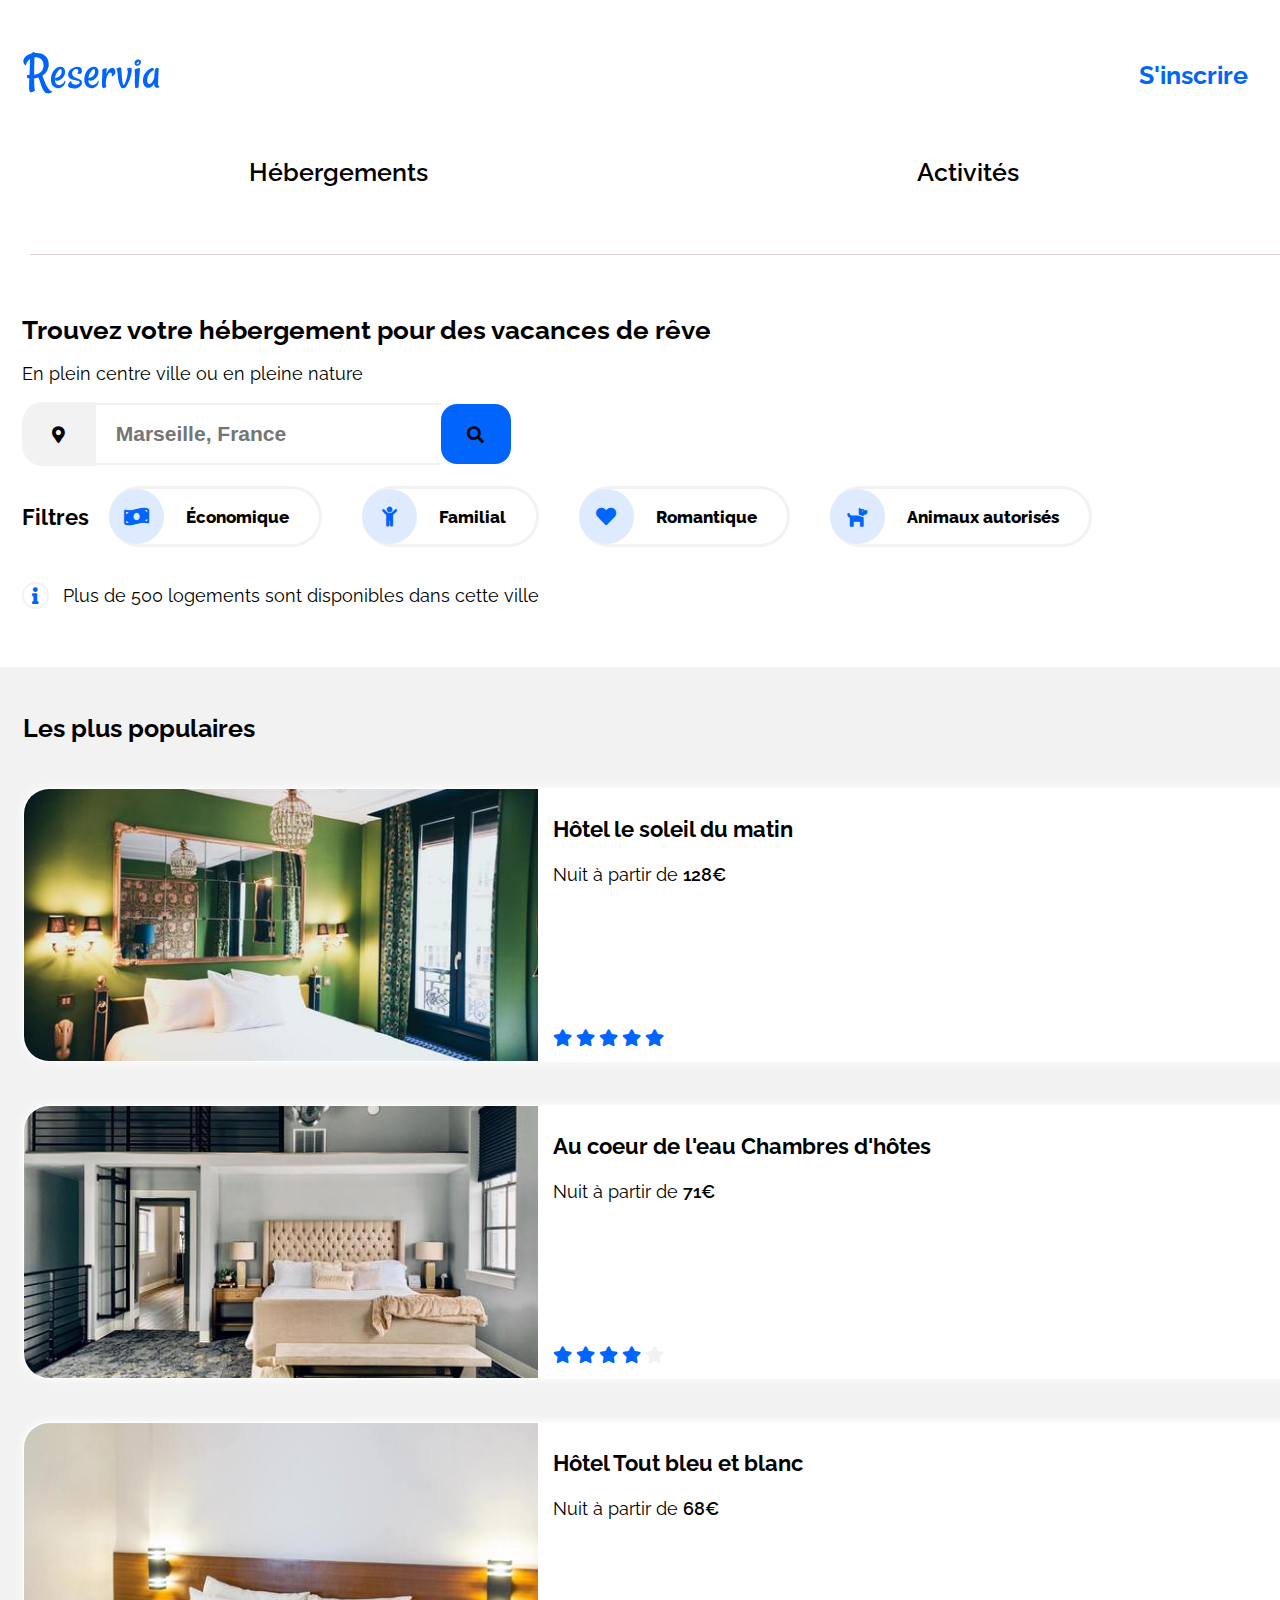
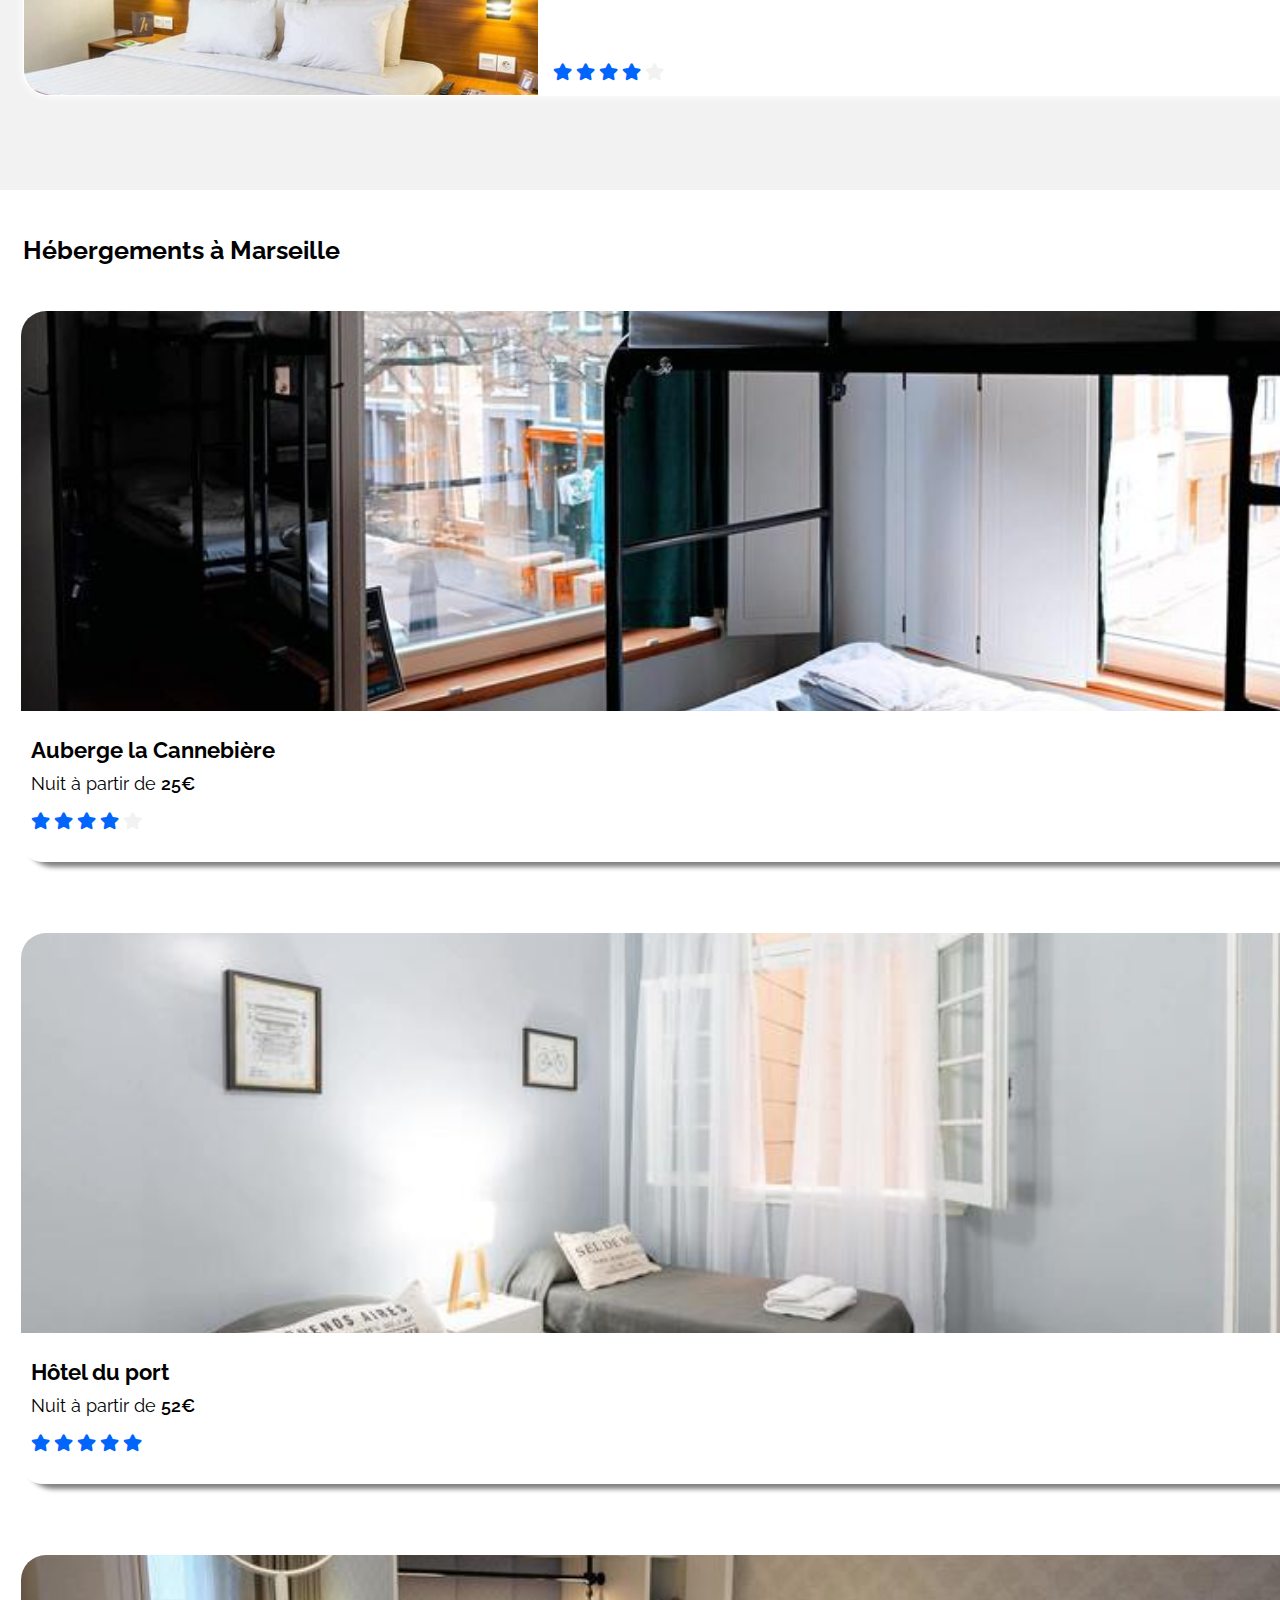
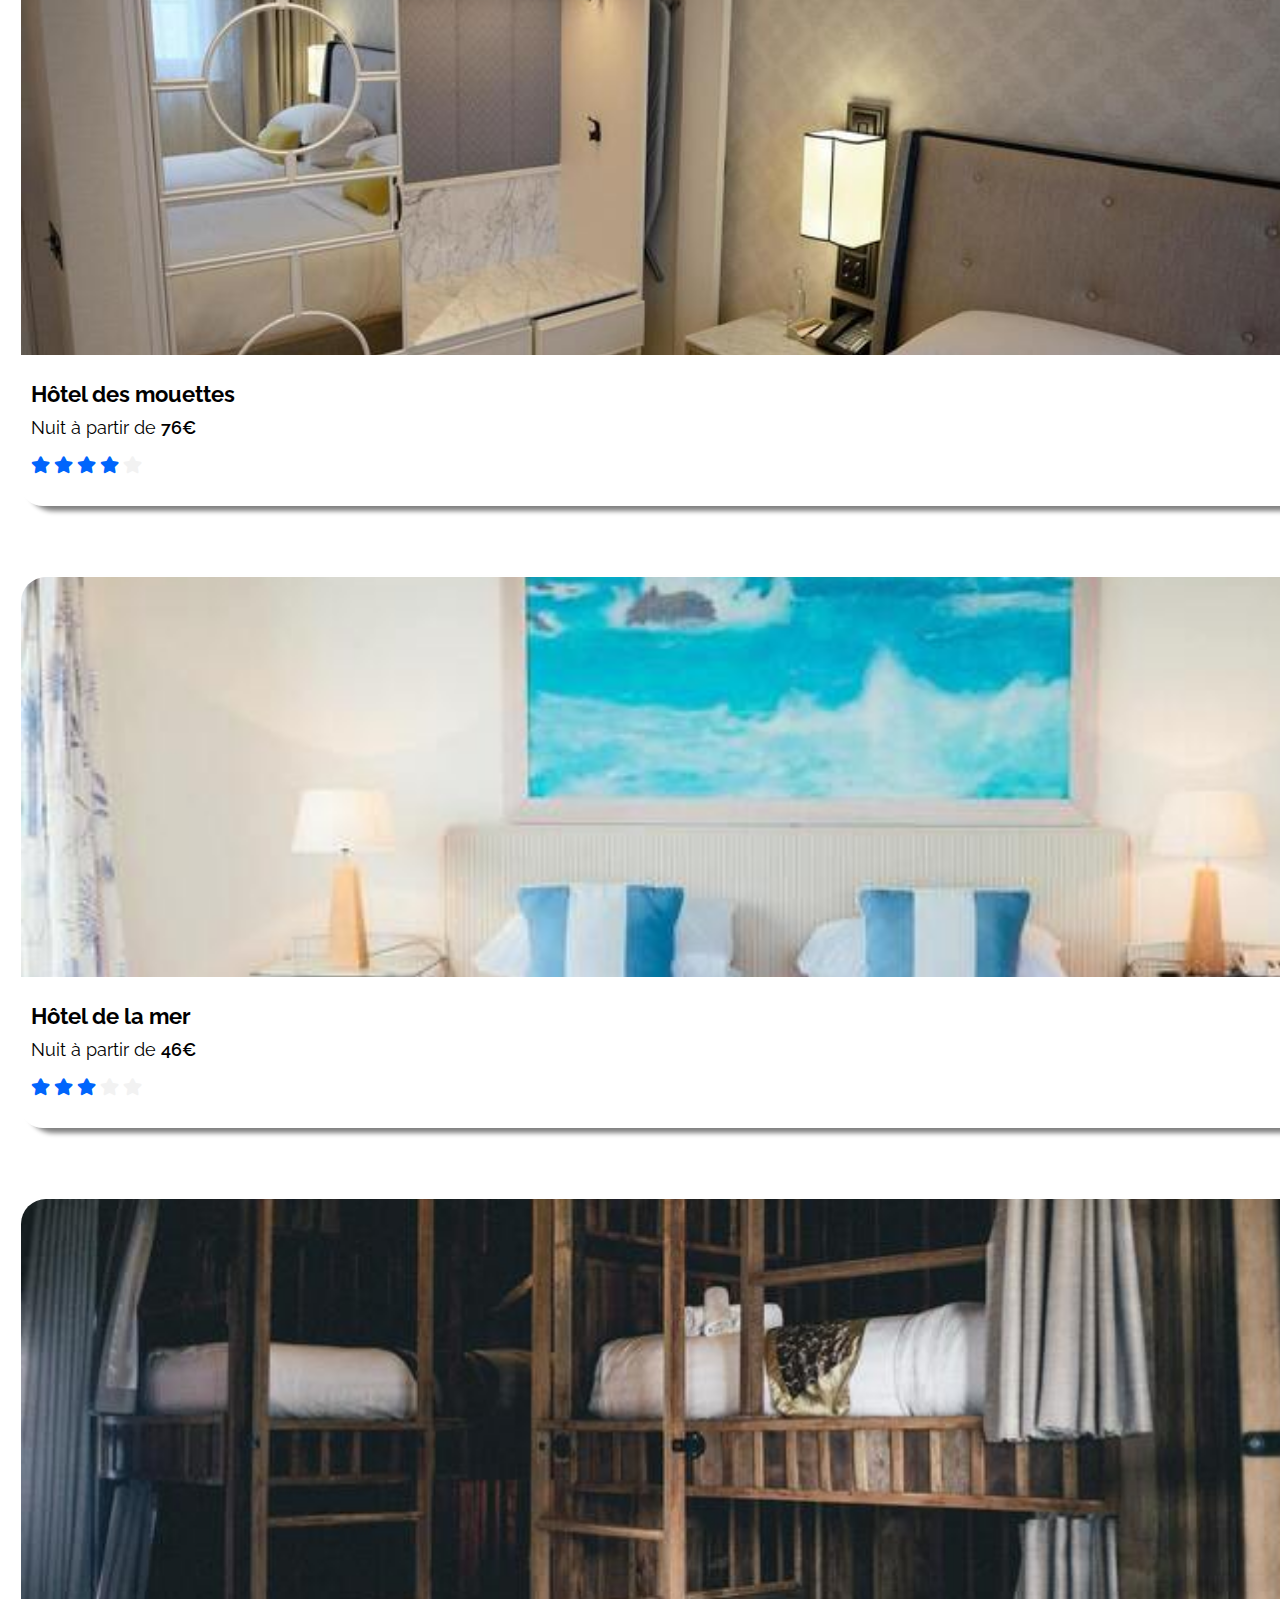
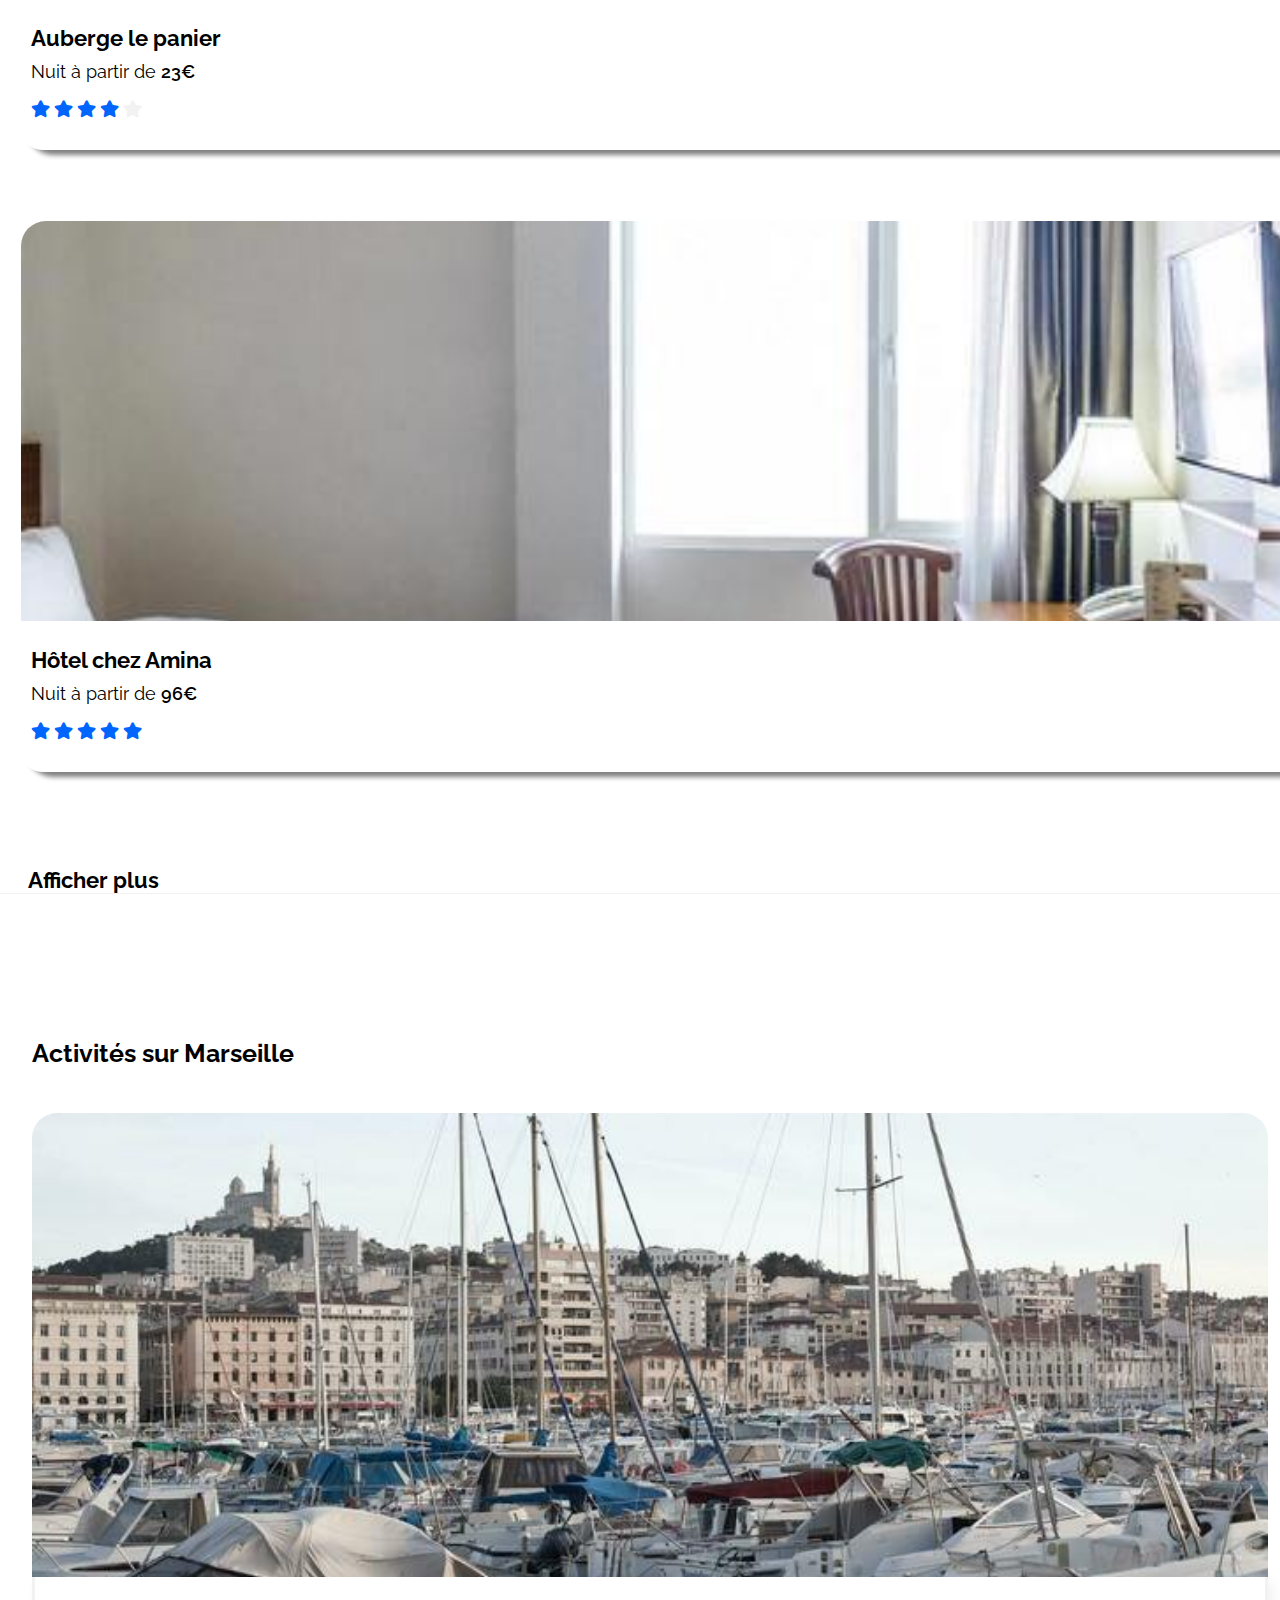
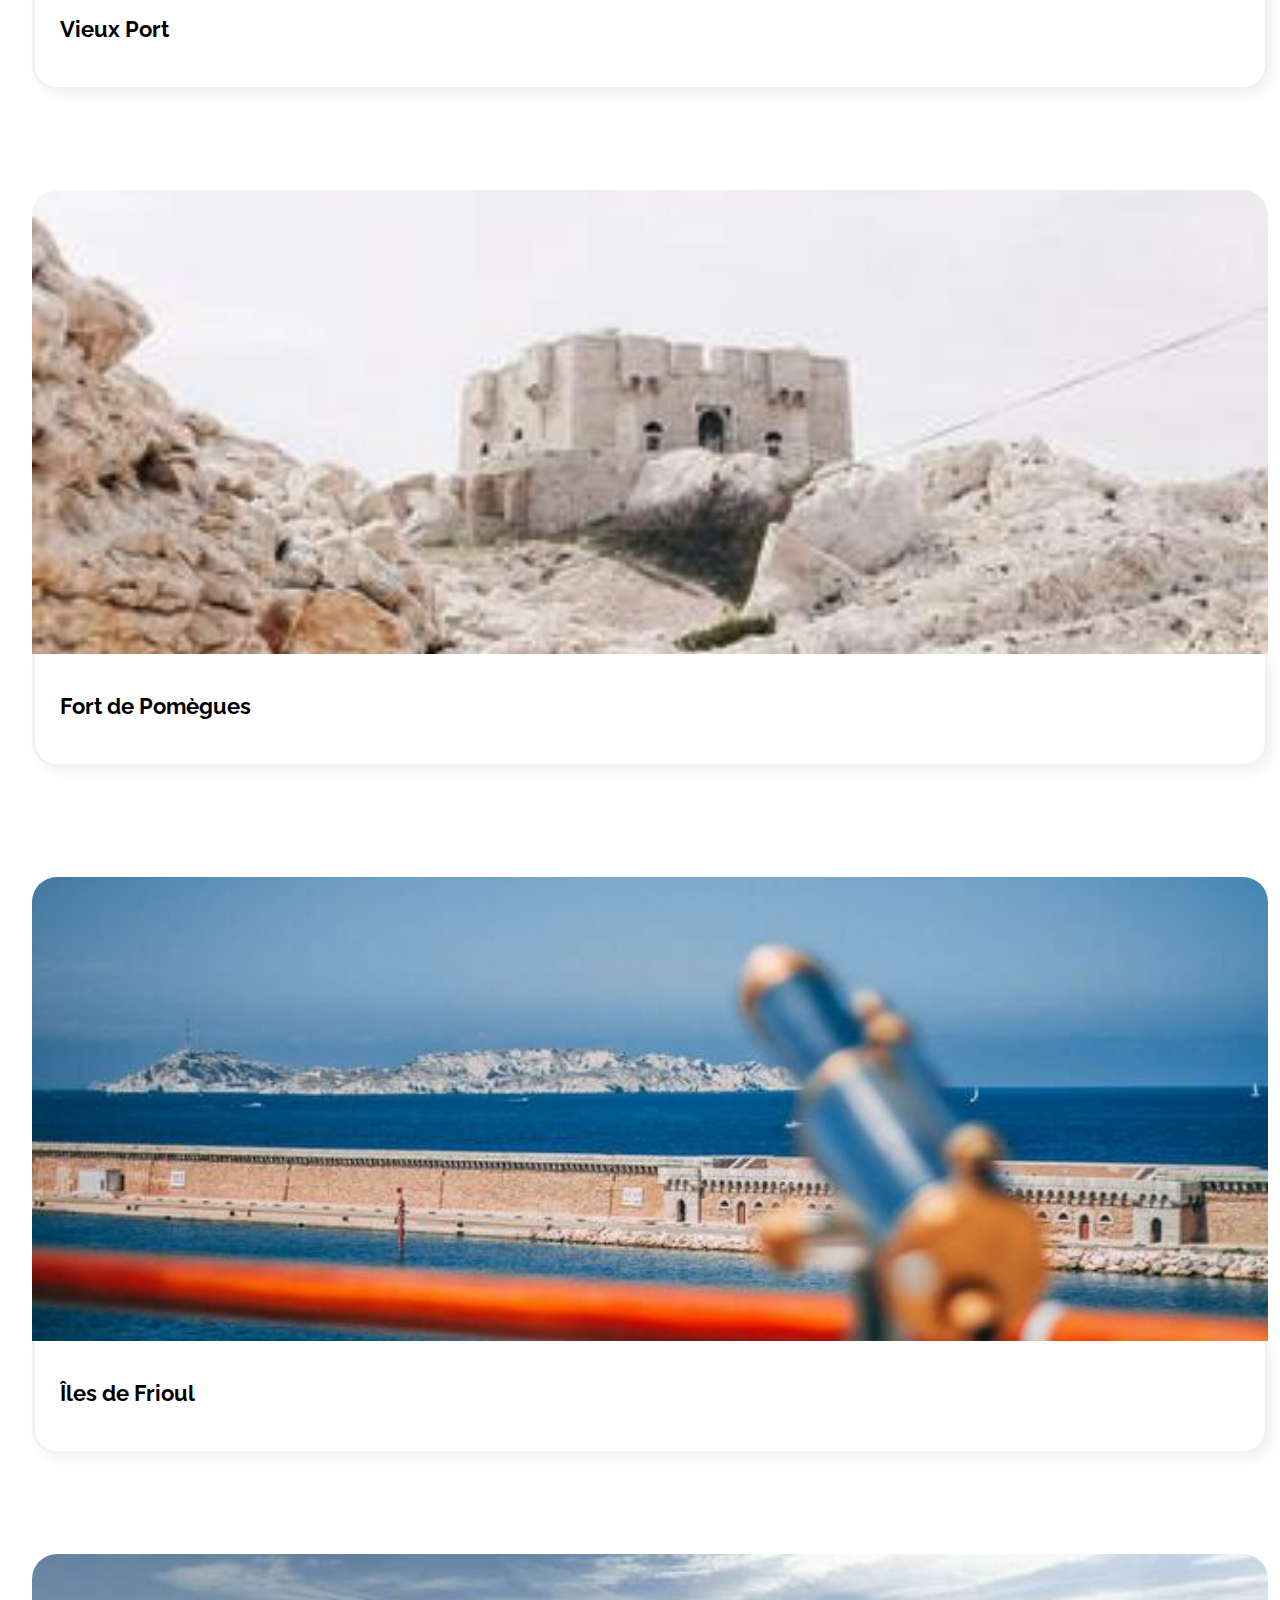
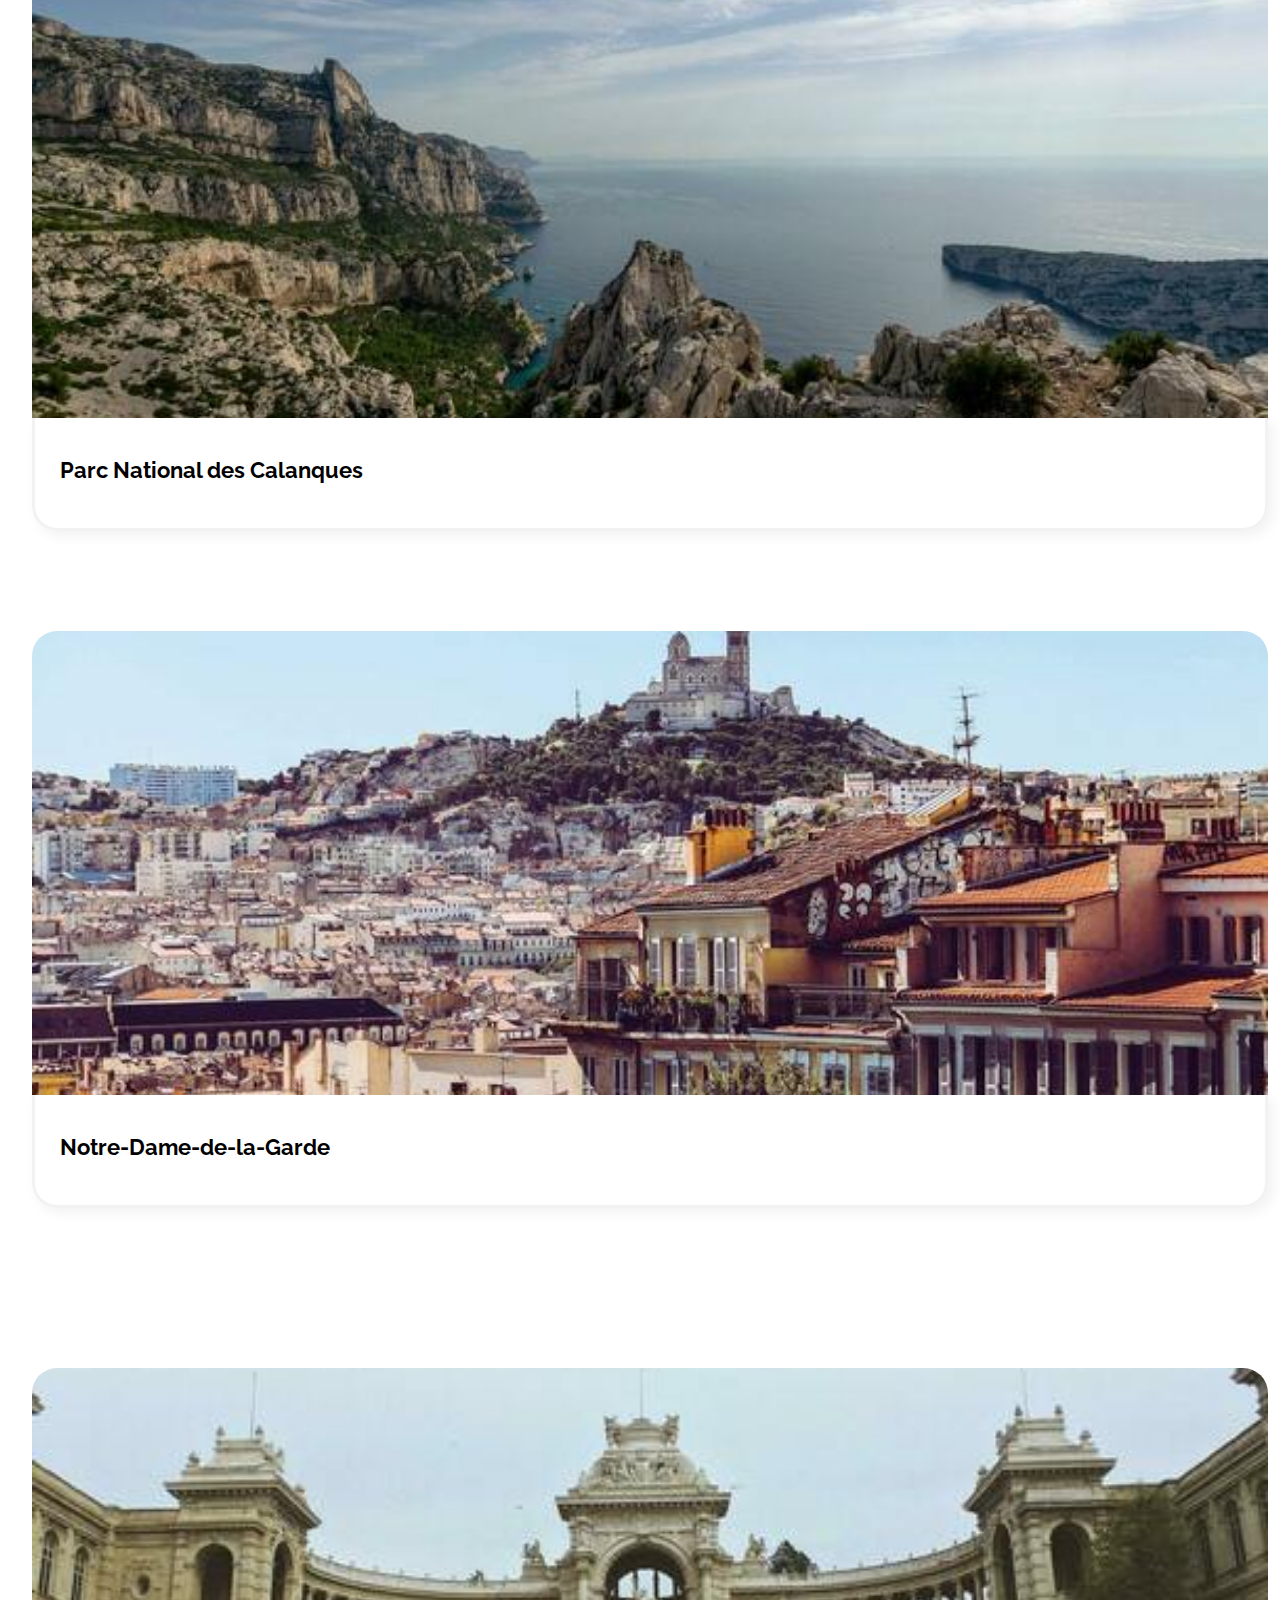
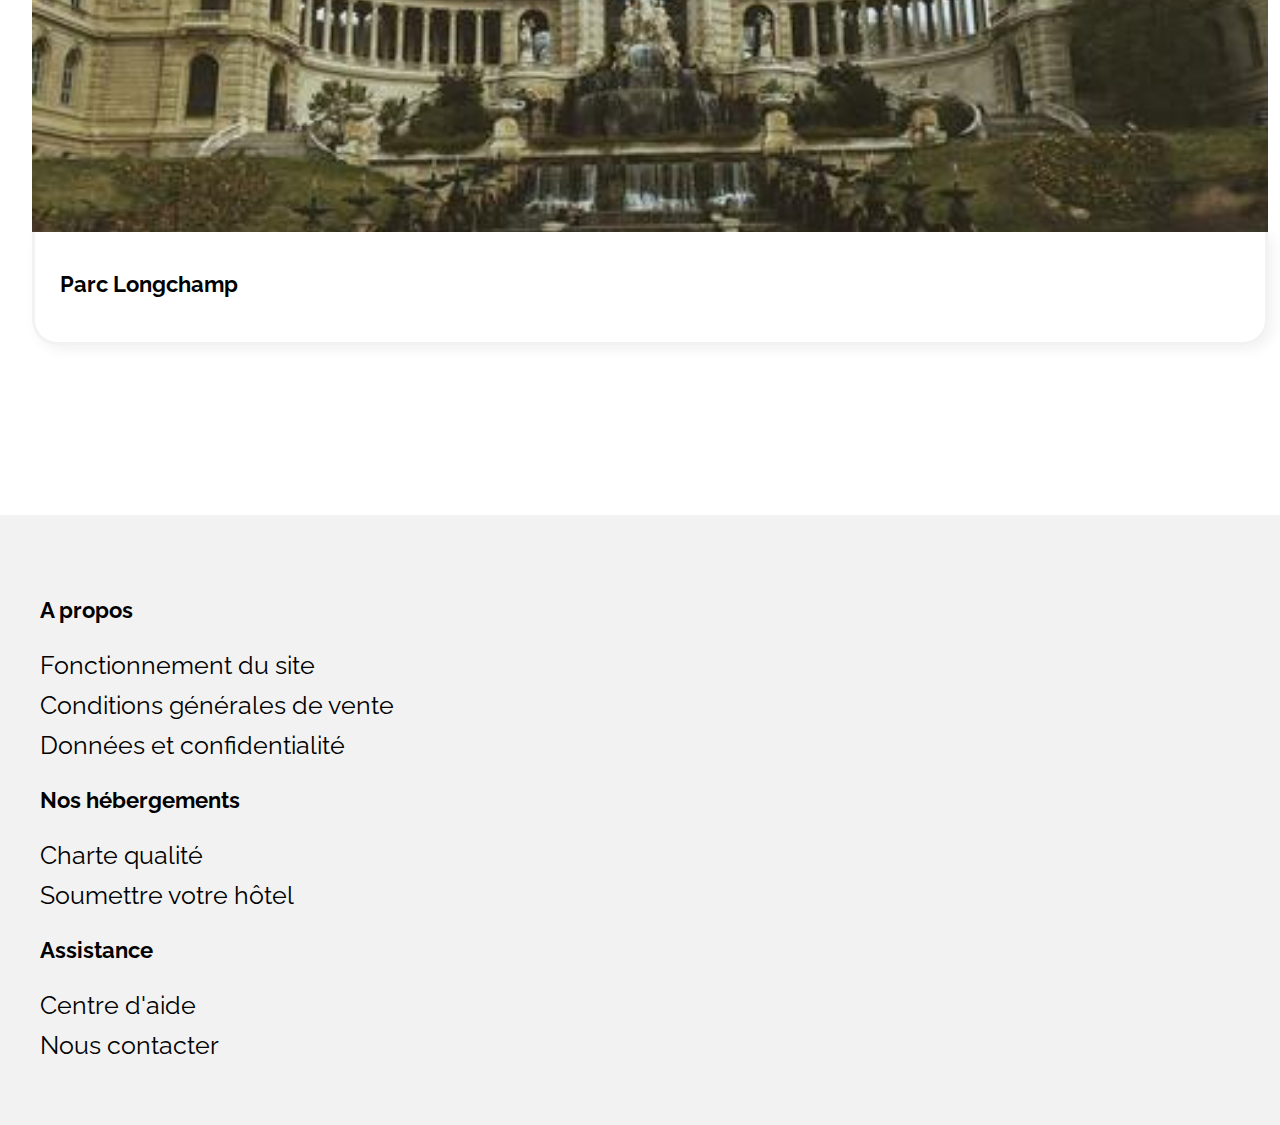
==== commit cfa4191d: "nouveau" ====
--- a/index.html
+++ b/index.html
@@ -10,6 +10,7 @@
         
         <meta name="viewport" content="initial-scale = -0.5, maximum-scale = 2, user-scalable = yes, width=device-width">
 
+
         <title>Réservia</title>
     </head>
     <body>
--- a/src/styles/style.css
+++ b/src/styles/style.css
@@ -231,7 +231,7 @@
     margin: 10px 0px 20px 10px;
 }
 #accomodation h2, aside h2{
-    margin: 45px 0px 45px 25px;
+    margin: 45px 0px 45px 60px;
 }
 aside h2{
     margin-left: 30px;
@@ -245,6 +245,7 @@
 .habitat_listing{
     display: flex;
     justify-content: space-around;
+    margin: 0 20px 0 20px;
     flex-wrap: wrap;
 }
 .habitat_listing img{
@@ -267,7 +268,7 @@
     transform: scale(1.1);
 }
 .additional {
-    margin: 25px 0px 0px 20px;
+    margin: 25px 0px 0px 60px;
 }
 .first_class{
     display: flex;
@@ -322,6 +323,7 @@
 #activity{
     width: 100%;
     height: 68em;
+    padding: 0 0 0 10px;
 }
 .listing_activities{
     display: flex;
@@ -376,8 +378,8 @@
     footer{
         display: flex;
         justify-content: space-between;
-        width: 100%;
-        padding: 1.7% 0px 0 40px;
+        width: 77%;
+        padding: 1.7% 23% 10em 60px;
         background-color: #f2f2f2;
     }
     footer ul{
@@ -391,98 +393,22 @@
     footer li:hover{
         text-decoration: underline;
     }
-    .footer_assistance {
-        margin: 0px 51em 0 0;
-    }
-
-
 
         /* MEDIA QUERIES */
 
-@media (max-width: ){
-
-}
-
-
-
-
-
-
-/*
-
-@media only screen and (min-width: 1240px) {
-    p{
-        font-size: 22px;
-    }
-    nav.header_nav {
-        margin-right: 135px;
-    }
-    nav.header_nav, #registration {
-        font-size: 30px;
-    }
-    .habitat {
-        width: 29%;
-    }
-    .habitat_listing img {
-        width: 100%;
-        height: 215px;
-    }
-    i.fa.fa-chart-line {
-        margin-right: 50px;
-    }
-    .best img {
-        width: 47%;
-        height: 240px;
-    }
-    aside h4 {
-        font-size: 17px;
-    }
-    #accomodation h2, aside h2 {
-        margin: 45px 0px 45px 35px;
+@media (max-width: 2470px){
+    .accomodation_aside{
+        height: 100em;
+    }
+}
+
+@media (max-width: 1700px){
+    #logo {
+        margin: 0 0 0 1.7%
     }
     .accomodation_aside {
-        height: 75em;
-    }
-    #accomodation, aside {
-        height: 63em;
-    }
-    #accomodation h3 {
-        margin-top: 40px;
-        margin-left: 30px;
-        font-size: 27px;
-    }
-    footer{
-        margin-top: 65px;
-    }
-    h2, footer{
-        font-size: 28px;
-    }
-    h4 {
-        font-size: 21px;
-        margin-left: 30px;
-    }
-    .img_100 img {
-        height: 422px;
-    }
-    footer h3{
-        font-size: 25px;
-    }
-}
-
-@media (max-width: 1220px){
-    #accomodation, aside {
-        height: 64em;
-    }
-    .accomodation_aside {
-        height: 69em;
-    }
-}
-
-/*  ipad Pro 1024px  *
-@media (max-width: 1125px){
-    #logo{
-        height: 64px;
-        margin: 0 0 0 40px;
+        flex-direction: column-reverse;
+        height: auto;
     }
     #registration{
         order: 1;
@@ -506,57 +432,6 @@
         border-top: none;
         border-bottom: 2px solid #0065FC;
         color: #0065fc;
-    }
-    #filters{
-        display: block;
-    }
-    .filtered_listing{
-        margin-top: -20px;
-    }
-    .accomodation_aside{
-        height: 72em;
-    }
-    #accomodation, aside{
-        height: 65em;
-    }
-}
-
-@media (max-width: 970px){
-    h2{
-        font-size: 18px;
-    }
-    .best {
-        margin-left: 15px;
-    }
-    .best_picture {
-        height: 158px;
-    }
-    .best img {
-        width: 52%;
-        height: 161px;
-    }
-    .best_description .star {
-        margin-top: 11px;
-        font-size: 0;
-    }
-    #activity {
-        margin-top: 23px;
-    }
-    footer{
-        flex-direction: column;
-    }
-    .footer_accommodation, .footer_assistance {
-        padding-left: 40px;
-    }
-}
-
-/*  Ipad 768px  *
-@media (max-width: 780px){
-    h2 {
-        font-size: 22px;
-    }
-    .col_55 img {
-        height: 177px;
     }
     .search{
         display: none;
@@ -581,123 +456,142 @@
         height: 60px;
         color: black;
     }
-    #form ::before{
-        margin-left: -7px;
-        color: inherit;
-        font-size: 25px ;
-    }
-    #form{
-        margin: 50px 0px 70px;
-    }
-    .accomodation_aside{
-        flex-direction: column-reverse;
-        margin-top: 40em;
-    }
-    main{
+    aside, #accomodation {
         width: 100%;
-        margin-top: -16em;
-    }
-    .best_picture{
-        margin-left: 20px;;
-    }
-    .best_description .star{
-        margin-top: 49px;
-    }
-    aside, #accomodation{
-        width: 110%;
-        margin-left: -40px;
+        padding: 0px 100px 0 0;
+        margin: 0 0 0 -25px;
         border-radius: 0;
-        padding-right: 15px;
-    }
-    .fa-chart-line:before{
-        margin-right: 22px;
+    }
+    .best, .best_picture{
+        width: 102%;
     }
     #accomodation{
-        background: white;
-        border: none;
-    }
-    #accomodation h3{
-        margin-left: 40px;
-    }
-    .column_40 img{
-        height: 145px;
-    }
-    .listing_activities{
-        margin: 35px 0 0 -10px;
-    }
-    #activity{
-        width: 97%;
-    }
-    .listing_activities img {
-        border: none;
-    }
-    .column_one_100, .column_60_40, .column_three_100, .column_two_40_60 {
-        width: 23%;
-        margin-right: -45px;
-        cursor: pointer;
-        border: none;
-    }
-    footer{
-        padding-right: 80px;
-    }
-}     
-    /*  Surface Duo 540px  *
-    @media (max-width: 630px){
-        main{
-            margin-top: 48em;
-        }
-        #accomodation{
-            margin-top: 3em;
-            border: none;
-        }
-        .listing_activities, .habitat_listing{
-            flex-direction: column;
-        }
-        .listing_activities img{
-            width: 100%;
-            height: 12em;
-        }
-        .habitat_picture {
-            width: 92%;
-            margin-left: 25px;
-        }
-        .habitat_listing img{
-            width: 100%;
-        }
-        #activity{
-            width: 23%;
-            margin-top: 54em;
-        }
-        #activity h2{
-            min-width: max-content;
-        } 
-        .img_100, .column_60, .column_40, .column {
-            width: 37em;
-        }
-        #activity h4{
-            font-size: 18px;
-            min-width: max-content;
-        }
-        footer{
-            margin-top: 5em;
-        }
-    }
-@media (max-width: 414px){
-    body {
-        margin-left: -15px;
-    }
-    .header_nav{
-        margin: 0px 62px;
+        height: auto;
+        background-color: white;
+    }
+    #accomodation h2, aside h2 {
+        margin: 45px 0px 45px 25px;
+    }
+    .habitat_listing {
+        flex-direction: column;
+        width: 101%;
+    }
+    .habitat_listing img {
+        width: 100%;
+        height: 25em;
+    }
+    .habitat_picture {
+        width: 104%;
+    }
+    .listing_activities {
+        flex-direction: column;
+    }
+    .additional {
+        margin: 25px 0px 0px 30px;
+    }
+    #activity {
+        height: auto;
+        margin-top: 7em;
+    }
+    #activity img {
+        width: 100%;
+        height: 29em;
+    }
+    .column_100, .column_60_40{
+        width: 100%;
+        margin-bottom: 100px;
+    }
+    .img_60 {
+        margin-bottom: 70px;
+    }
+    footer {
+        flex-direction: column;
+        padding: 60px 17em 60px 40px;
+    }
+   
+@media (max-width: 1100px){
+    #filters{
+        display: block;
+    }
+    main {
+        margin-top: 6em;
+    }
+    main {
+        margin-top: 6em;
+    }
+    .listing_activities {
+        width: 104%;
+    }
+}
+
+/* Size Ipad Pro 1024px */
+ @media (max-width: 1024px){
+    aside, #accomodation {
+        padding: 0px 113px 0 0;
+    }
+}
+
+/* Ipad 768px */
+@media (max-width: 768px){
+    main {
+        margin-top: 14em;
+    }
+    aside {
+        padding-right: 11em;
+    }
+    .best_picture {
+        width: 54em;
+    }
+    .habitat_picture {
+        width: 115%;
+    }
+    .listing_activities {
+        width: 115%;
+    }
+    
+/* Surface Duo 540px */
+@media (max-width: 540px){
+    .header {
+        margin-left: 73px;
+    }
+    #logo {
+        margin: 0px 0px 0px -12%;
+    }
+    aside {
+        padding-right: 23em;
+    }
+    .best_picture {
+        width: 52em;
+    }
+    .habitat_picture {
+        width: 53em;
+    }
+    #activity {
+        width: 140%;
+    }
+    footer {
+        width: 35em;
+    }
+}
+ 
+    /* Iphone 6/7/8 Plus 414px */
+    @media (max-width: 414px){
+        #registration {
+            margin: 20px -10em 0 0;
+    }
+    h1 {
+        font-size: 29px;
+        min-width: max-content;
     }
     input {
         width: 250px;
         margin-left: 0;
     }
-    .filtered.familia {
+    .familia {
         position: relative;
         border: none;
     }
-    .filtered.familia p {
+    .familia p {
         width: 100px;
         height: 42px;
         padding: 13px 13px 0px 75px;
@@ -708,92 +602,14 @@
         border-bottom: 3px solid #F2F2F2;
         border-radius: 44px;
     }
-    aside, #accomodation {
-        width: 146%;
-        border-radius: 0;
-        padding-right: 15%;
-    }
-    aside h2 {
-        margin-left: 35px;
-    }
-    .fa-chart-line:before {
-        margin-right: -27px;
-    }
-    .best_picture {
-        width: 100%;
-    }
-    section#accomodation {
-        width: 116%;
-        margin-left: -30px;
-        border: none;
-    }
-    .listing_activities, .habitat_listing {
-        width: 108%;
-    }
-    .listing_activities img {
-        width: 97%;
-    }
-    .habitat_picture{
-        width: 116%;
-    }
-    footer{
-        padding-right: 12em;
-    }
-}
-@media (max-width: 375px) {
-    aside, #accomodation{
-        width: 43em;
-    }
-    #accomodation {
-        width: 40em;
-    }
-    #part_one h2 {
-        font-size: 22px;
-        width: 24em;
-    }
-    #registration {
-        margin: 20px -50px 0 0;
-    }
-    .header_nav {
-        margin: 15px 90px;
-    }
-    .img_100, .column_60, .column_40, .column {
-        width: 45em;
-    }
-    .habitat{
-        width: 43em;
-    }
-    .habitat_picture {
-        width: 100%;
+
+    main {
+        margin-top: 24em;
+    }
+    aside {
+        padding-right: 31em;
     }
     #activity img {
-        width: 97%;
-    }
-    footer {
-        padding-right: 21em;
-    }
-}
-
-@media (max-width: 280px){
-    body{
-        width: 132%;
-    }
-    #accomodation h2 {
-        width: max-content;
-    }
-    .research {
-        width: 190%;
-    }
-    .habitat {
-        width: 43em;
-    }
-    aside, #accomodation {
-        width: 44em;
-    }
-    #accomodation {
-        width: 156%;
-    }
-    .footer{
-        padding-right: 27em;
+        width: 53em;
     }
 }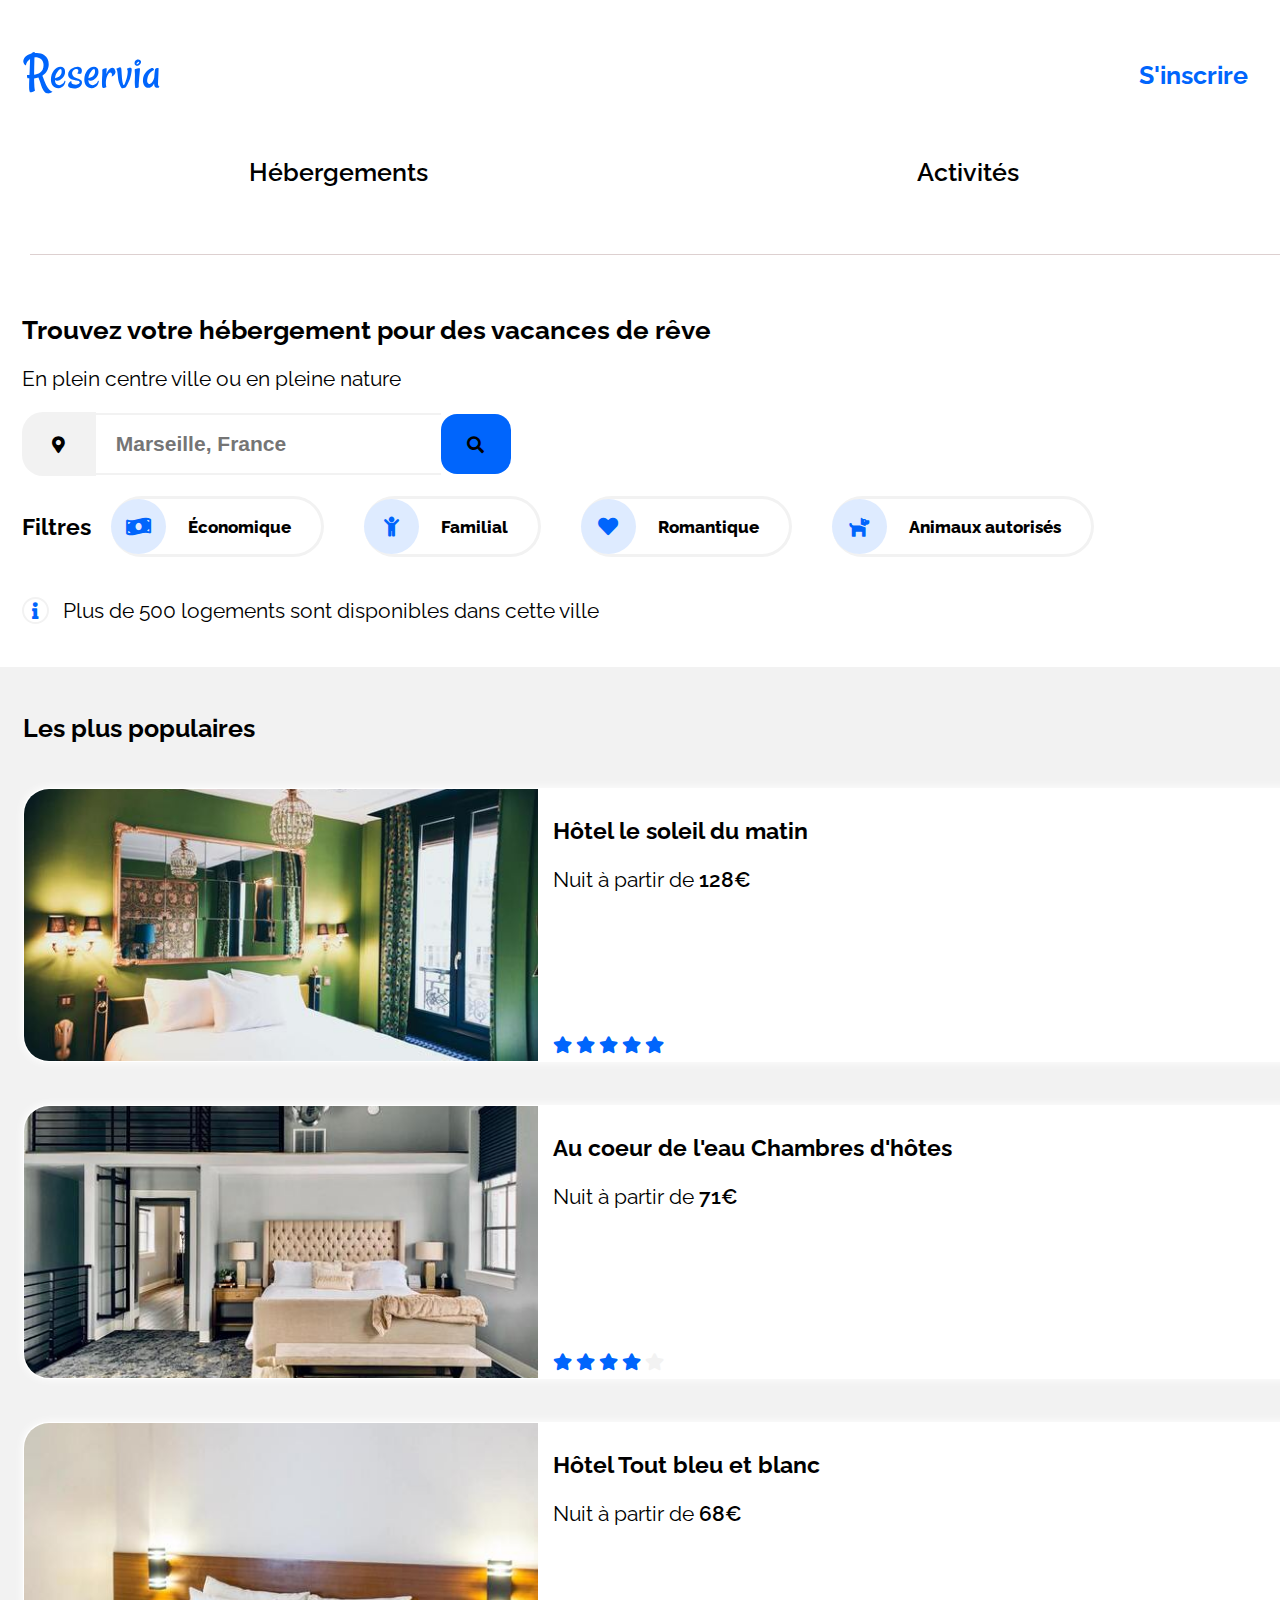
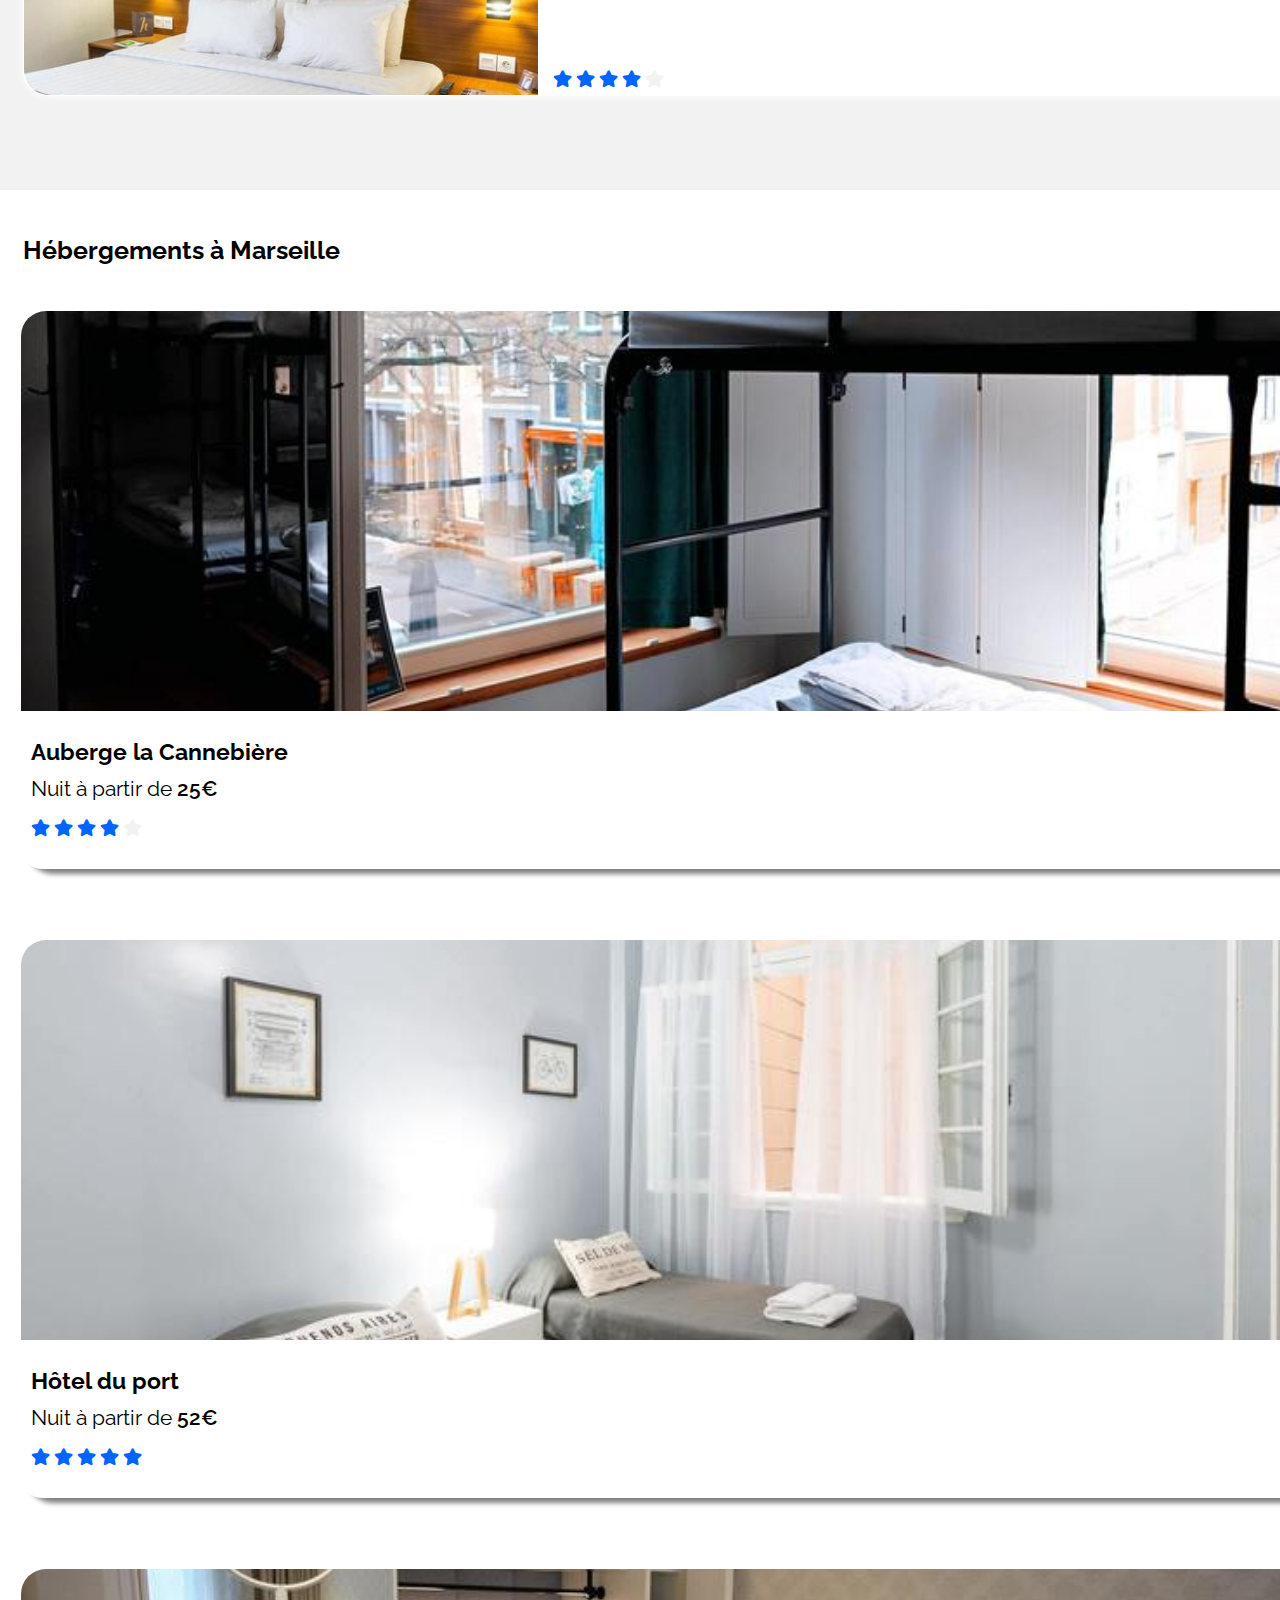
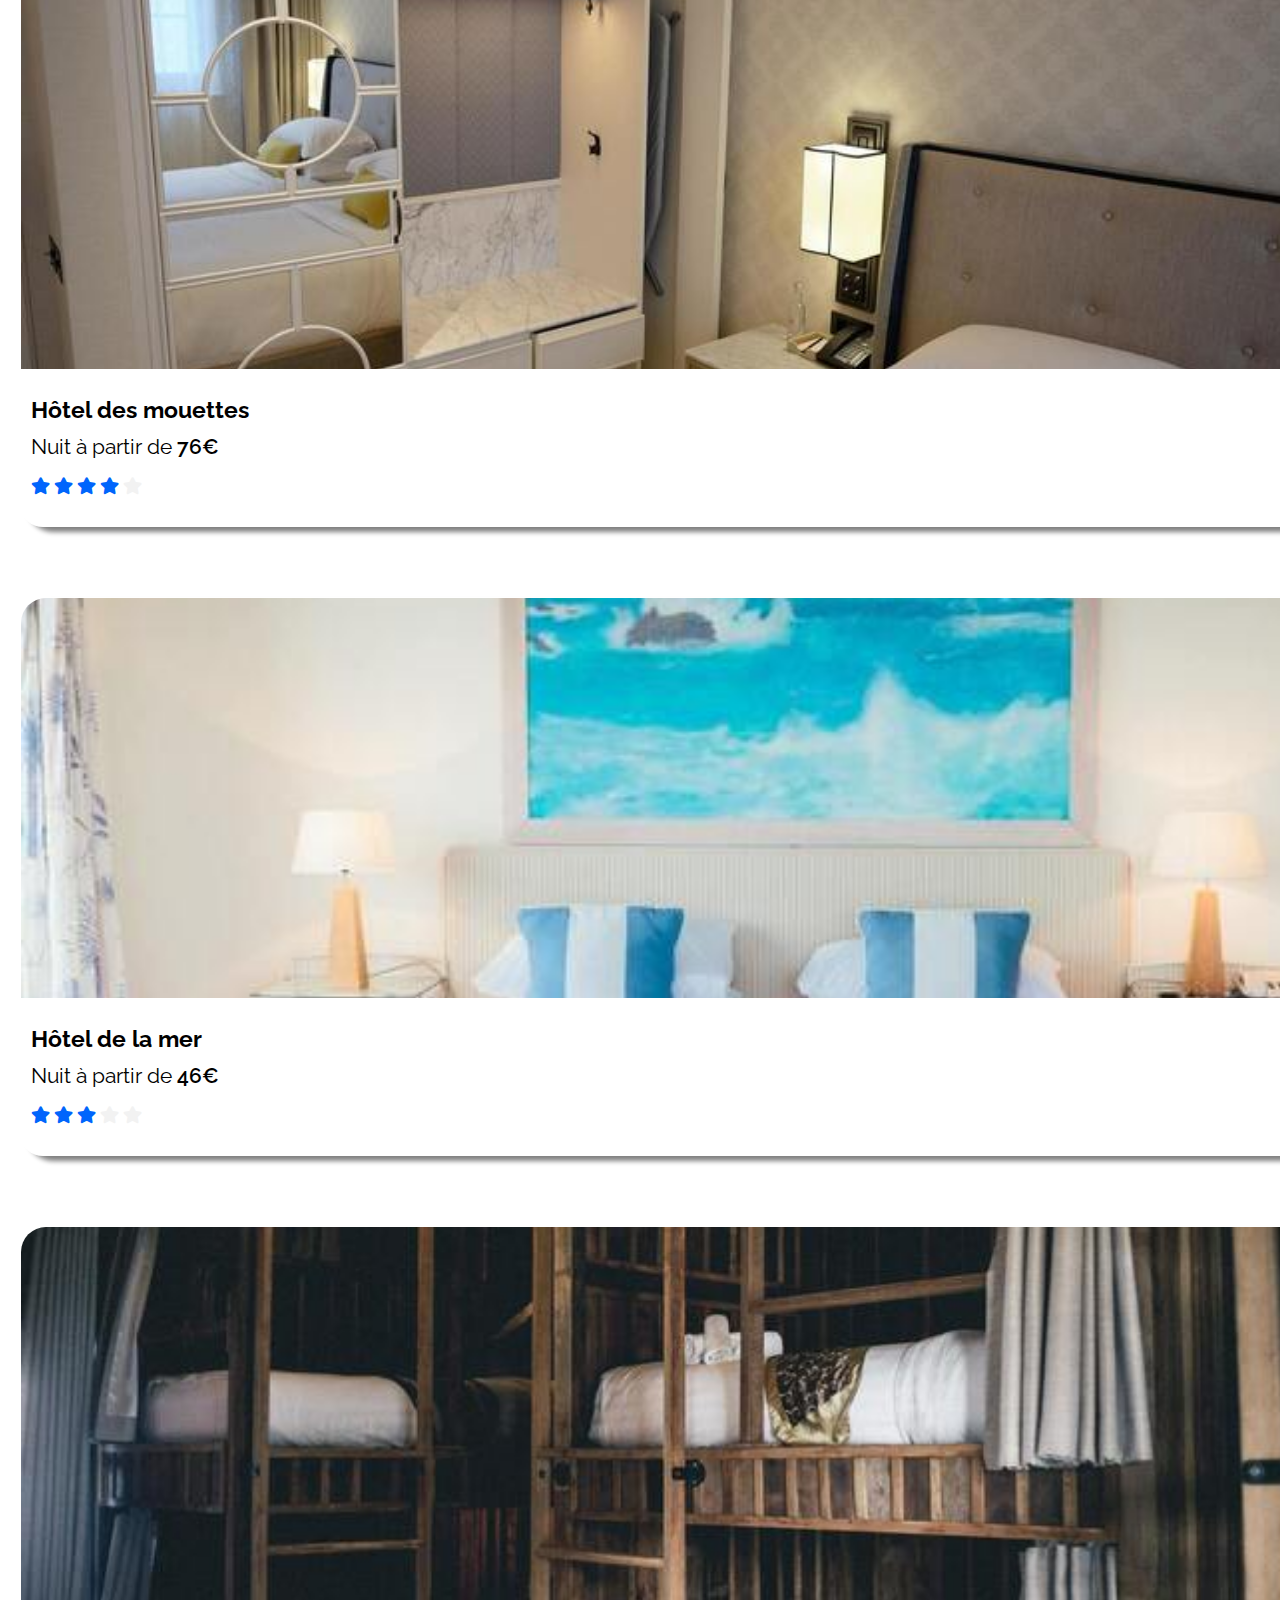
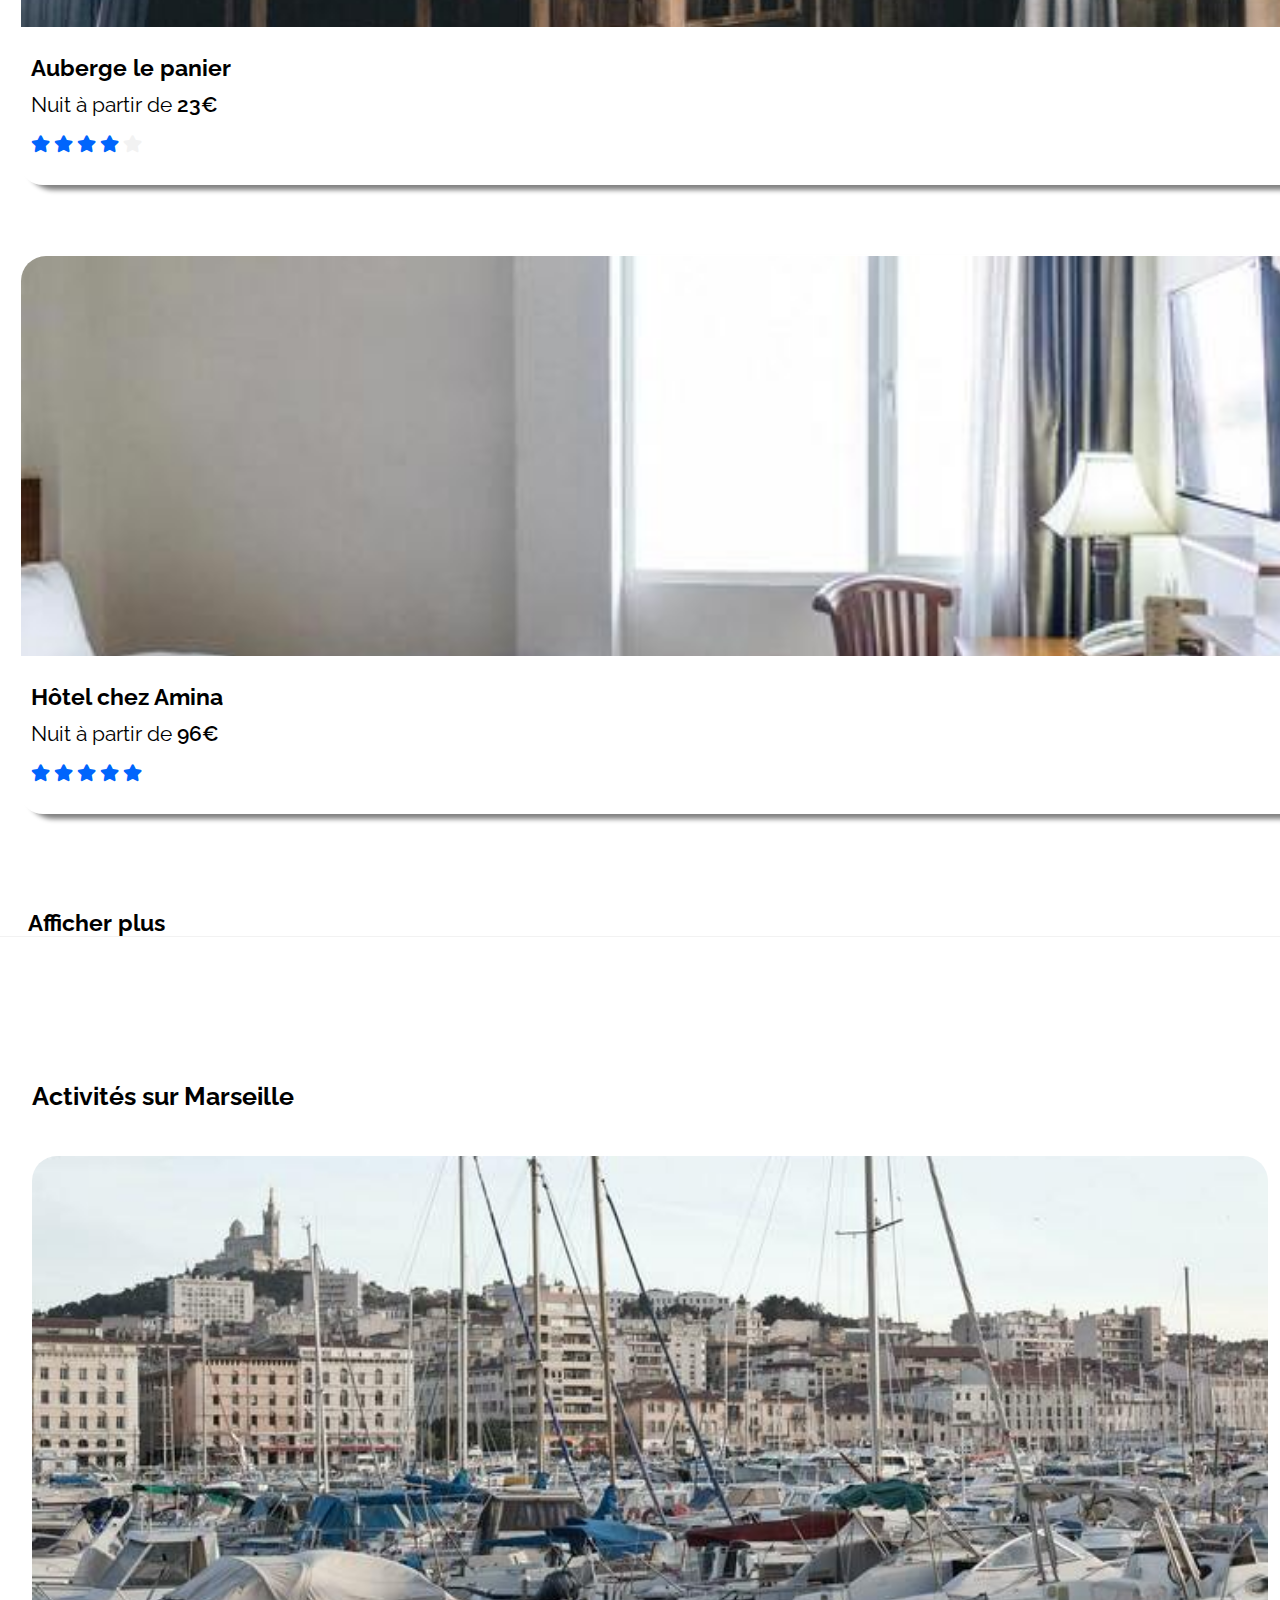
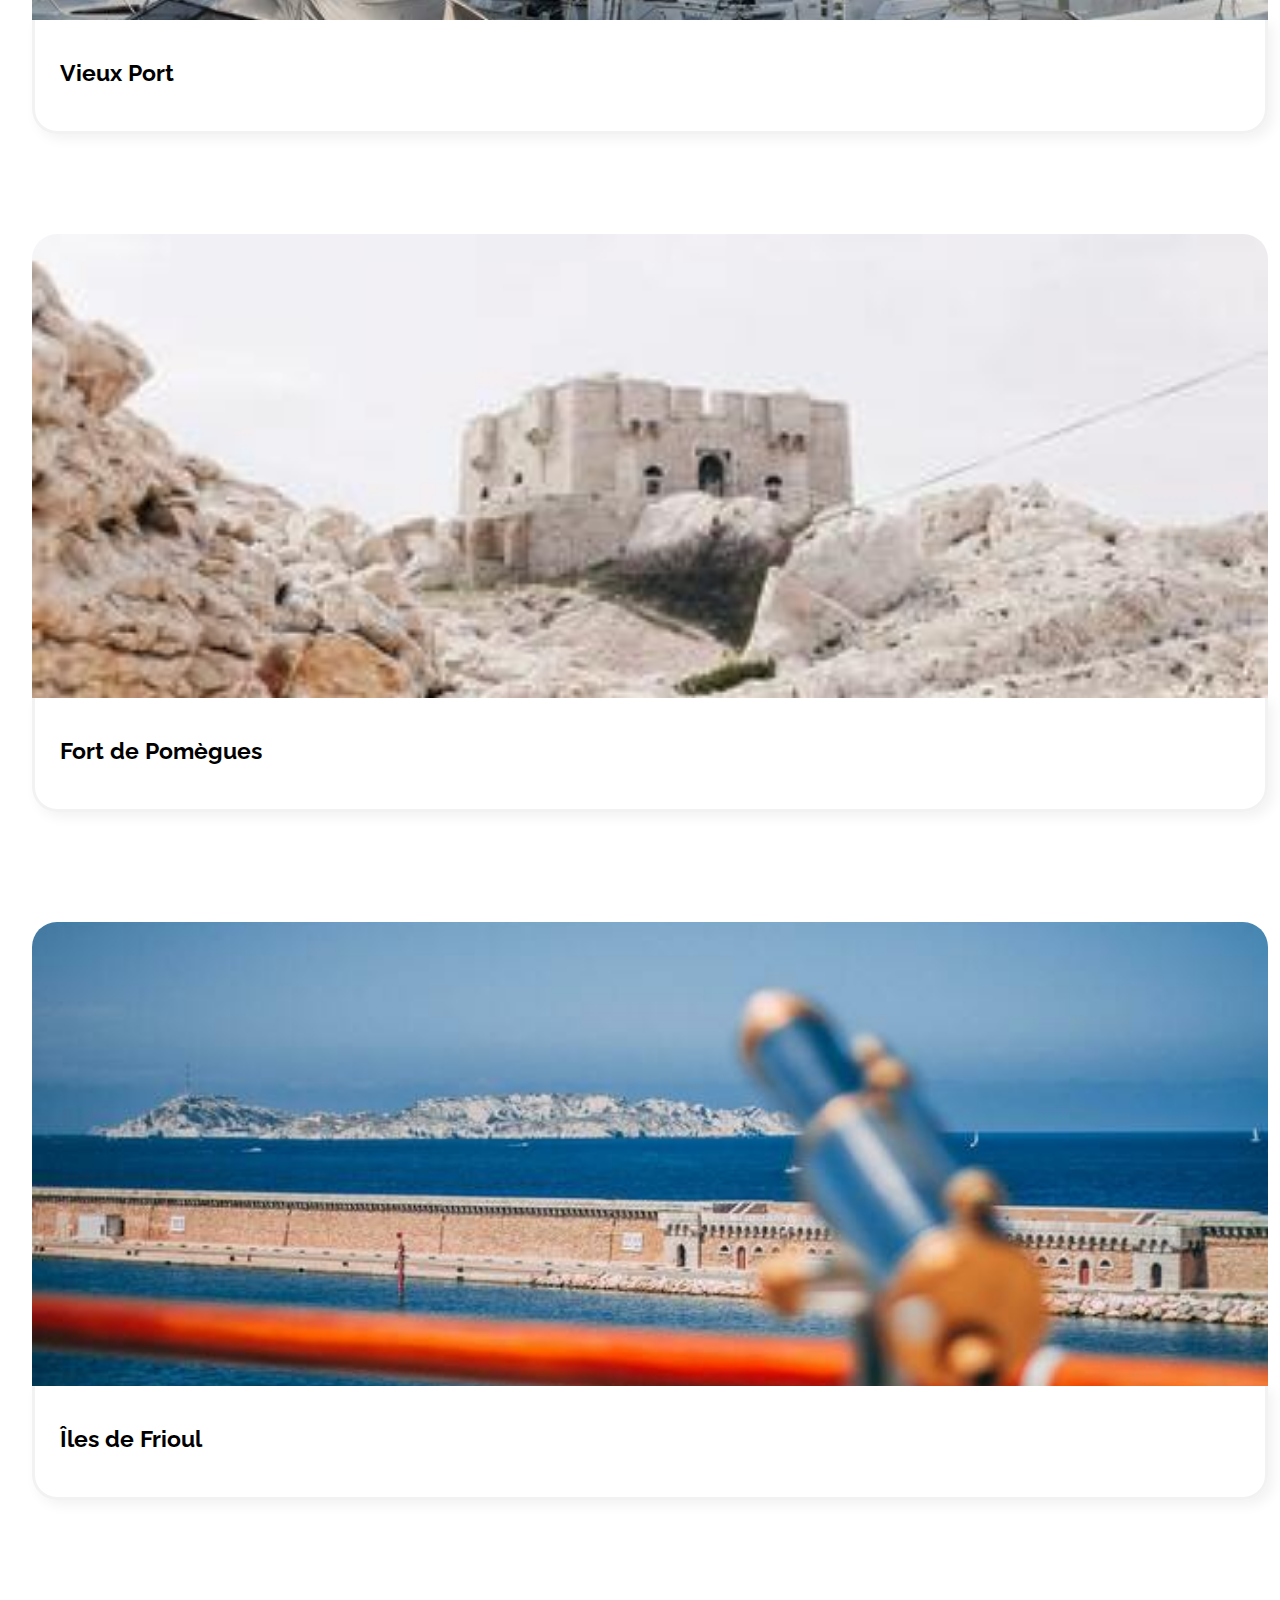
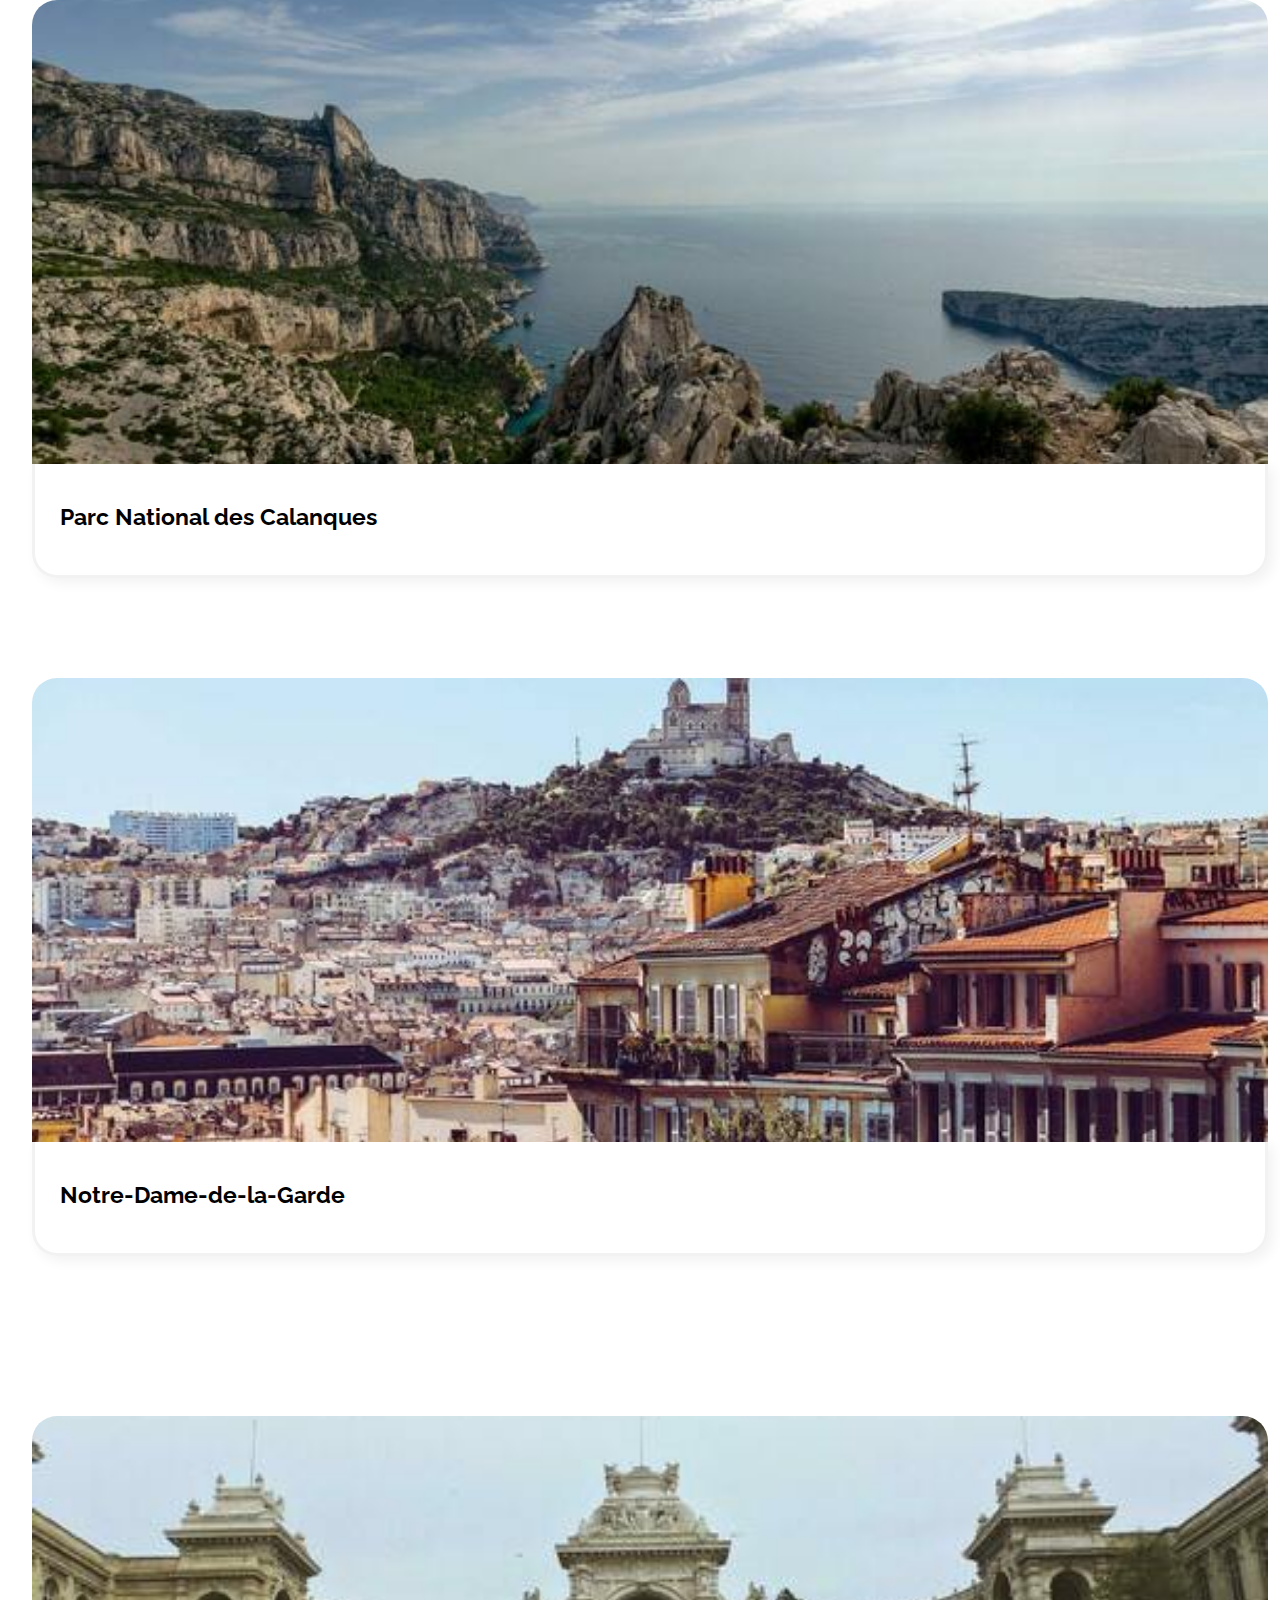
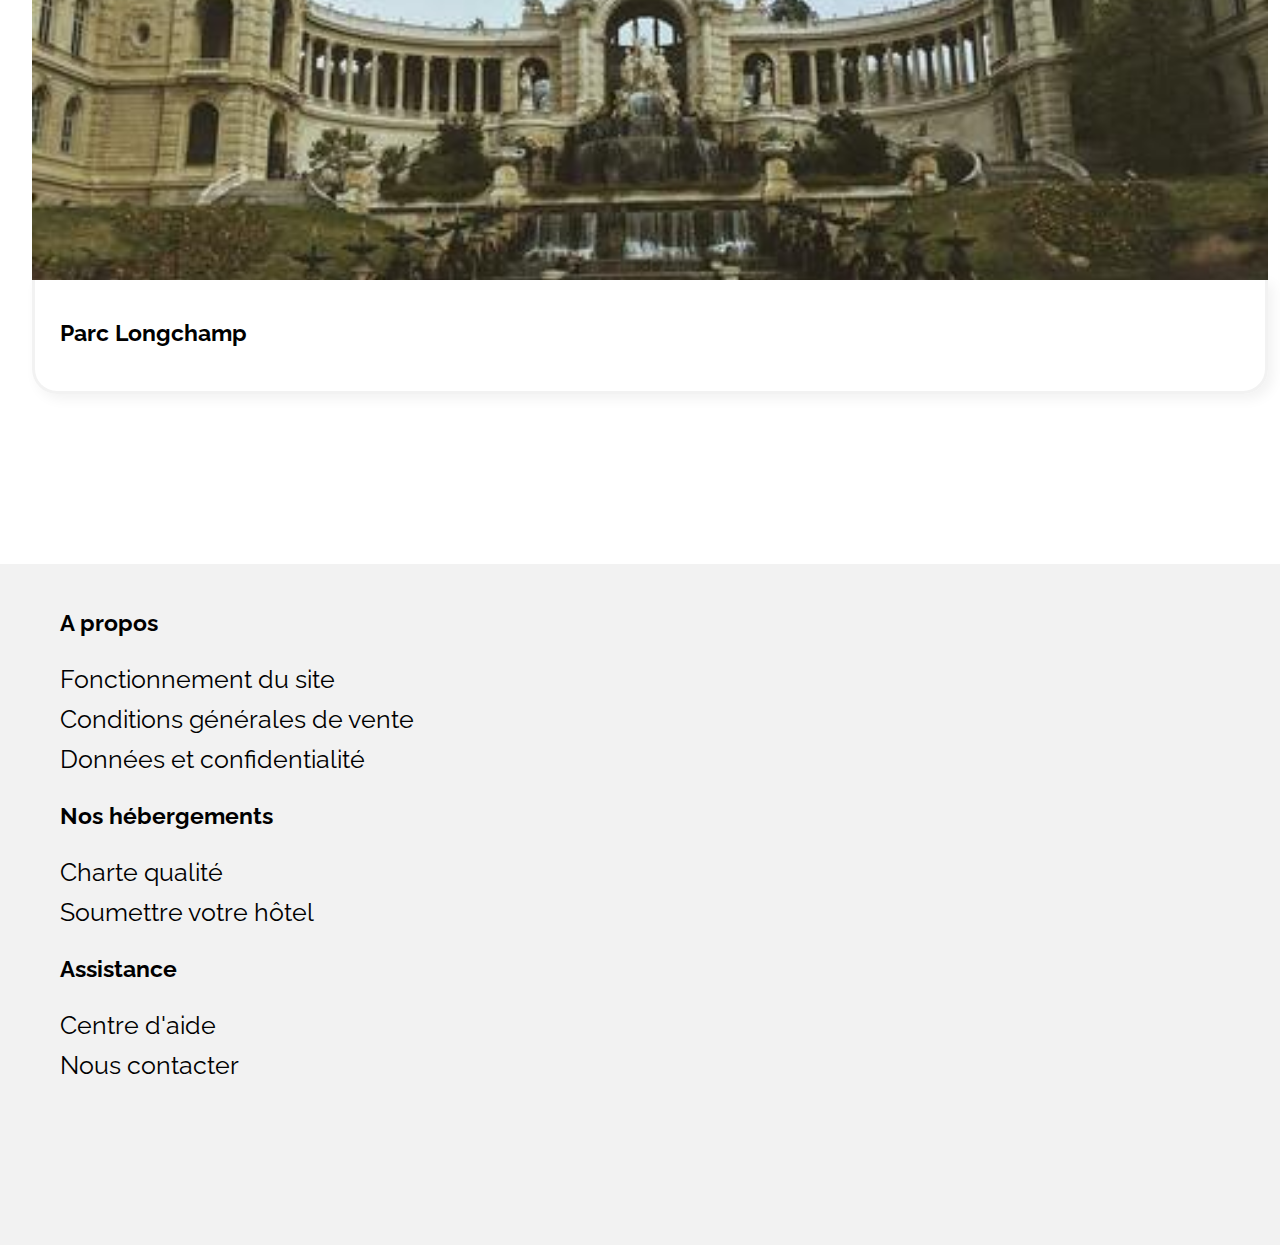
==== commit b62dedcb: "and css" ====
--- a/index.html
+++ b/index.html
@@ -7,9 +7,7 @@
         <link rel="stylesheet" href="src/styles/style.css" />
         <link rel="preconnect" href="https//fonts.gstatic.com"/>
         <link href="https://fonts.googleapis.com/css2?family=Raleway:wght@400;600;800&display=swap" rel="stylesheet" />
-        
         <meta name="viewport" content="initial-scale = -0.5, maximum-scale = 2, user-scalable = yes, width=device-width">
-
 
         <title>Réservia</title>
     </head>
--- a/src/styles/style.css
+++ b/src/styles/style.css
@@ -16,13 +16,13 @@
     font-size: 25px;
 }
 h3{
-    font-size: 22px;
+    font-size: 23px;
 }
 h4{
     font-size: 14px;
 }
 p{
-    font-size: 18px;
+    font-size: 21px;
 }
 .header{
     display: grid;
@@ -506,7 +506,6 @@
     }
     footer {
         flex-direction: column;
-        padding: 60px 17em 60px 40px;
     }
    
 @media (max-width: 1100px){
@@ -526,90 +525,215 @@
 
 /* Size Ipad Pro 1024px */
  @media (max-width: 1024px){
-    aside, #accomodation {
-        padding: 0px 113px 0 0;
+    .header{
+        padding-right: 5%;
+        margin: 5% 0% 0% 5%;
+    }
+    #part_one{
+        margin: 60px 0px 0 5%;
+    }
+    #form{
+    padding: 1.7% 27% 3em 60px;
+    }
+   
+    main{
+        margin-top: 18em;
+    }
+    aside{
+        margin: 0;
+        margin-left: -10px;
+        padding-left: 20px;
+    }
+    .best_picture{
+        width: auto;
+    }
+    .habitat_picture{
+        width: 100%;
+        margin-left: 4%;
+    }
+    #accomodation h2{
+        margin: 45px 0px 45px 60px;
+    }
+    .additional{
+        margin: 30px 0px 0px 65px;
+    }
+    section#activity{
+        margin-left: 30px;
+        width: 97%;
+    }
+    #activity img{
+        height: 22em;
+    }
+    footer{
+    padding: 1.7% 27% 10em 60px;
     }
 }
 
 /* Ipad 768px */
 @media (max-width: 768px){
-    main {
+    h2 {
+        font-size: 32px;
+    }
+    #registration{
+        margin: 30px -15% 0px 0px;
+    }
+    main{
         margin-top: 14em;
     }
-    aside {
-        padding-right: 11em;
-    }
-    .best_picture {
-        width: 54em;
-    }
-    .habitat_picture {
-        width: 115%;
-    }
-    .listing_activities {
-        width: 115%;
-    }
+    aside{
+        width: max-content;
+    }
+    #accomodation{
+        margin-top: 45px;
+        border: none;
+    }
+    .habitat_picture{
+        width: 50em;
+    }
+    .habitat_listing img{
+        height: 17em;
+    }
+    .position_text{
+        margin: 25px 0px 20px 40px;
+    }
+    .additional{
+        font-size: 25px;
+    }
+    .listing_activities{
+        width: 50em;
+    }
+}
     
 /* Surface Duo 540px */
 @media (max-width: 540px){
-    .header {
-        margin-left: 73px;
-    }
-    #logo {
-        margin: 0px 0px 0px -12%;
+    #form{
+        padding: 3.7% 0% 3em 2px;
+    }
+    main {
+        margin-top: 24em;
     }
     aside {
-        padding-right: 23em;
-    }
-    .best_picture {
-        width: 52em;
+        width: inherit;
     }
     .habitat_picture {
-        width: 53em;
-    }
-    #activity {
-        width: 140%;
+        width: 34em;
+    }
+    .listing_activities {
+        width: 100%;
+    }
+    .card_longchamp {
+        padding-top: 90px;
+    }
+    #activity img {
+        height: 15em;
+    }
+    .card_frioul {
+        padding-top: 20px;
     }
     footer {
-        width: 35em;
+        padding: 55px 170px 60px 55px;
     }
 }
  
     /* Iphone 6/7/8 Plus 414px */
-    @media (max-width: 414px){
-        #registration {
-            margin: 20px -10em 0 0;
-    }
-    h1 {
-        font-size: 29px;
-        min-width: max-content;
-    }
-    input {
-        width: 250px;
-        margin-left: 0;
+@media (max-width: 414px){
+    h2 {
+        font-size: 30px;
+    }
+    .filtered_listing {
+        margin-left: -30px;
     }
     .familia {
-        position: relative;
-        border: none;
-    }
-    .familia p {
-        width: 100px;
-        height: 42px;
-        padding: 13px 13px 0px 75px;
-        position: absolute;
-        left: -24px;
+        display: block;
+        height: 53px;
         border-top: 3px solid #F2F2F2;
         border-right: 3px solid #F2F2F2;
         border-bottom: 3px solid #F2F2F2;
         border-radius: 44px;
-    }
-
+        background-color: white;
+        cursor: pointer;
+        margin-left: 6px;
+        padding-right: 44px;
+        }
+    .familia .filter_subtitle {
+        position: relative;
+        left: 47px;
+        top: -37px;
+    }
+    #info .subtitle {
+        font: caption;
+    }
+    main{
+        width: 23em;
+        margin-top: 23em;
+    }
+    .accomodation_aside {
+        width: 28.5em;
+    }
+    .best img {
+        width: 12em;
+    }
+    .best_picture {
+        width: 30em;
+        height: 17em;
+    }
+    .best_description .star {
+        margin-top: 7em;
+    }
+    .habitat_picture {
+        width: 30em;
+        height: 21em;
+        margin-left: 35px;
+    }
+    .habitat_listing img {
+        height: 13em;
+    }
+    .listing_activities {
+        width: 30em;
+    }
+    footer{
+        margin-right: -160px;
+        padding-right: 12em;
+    }
+}
+
+@media (max-width: 411px){
+    .filtered.familia {
+        position: absolute;
+        margin: 20px 0px 0px 19em;
+    }
+}
+
+@media (max-width: 375px){
+    footer {
+        padding-right: 15em;
+    }
+    main{
+        margin-top: 27em;
+    }
+}
+
+@media (max-width: 360px){
+    #info .subtitle {
+        min-inline-size: max-content;
+    }
+}
+
+@media (max-width: 320px){
     main {
-        margin-top: 24em;
-    }
-    aside {
-        padding-right: 31em;
-    }
-    #activity img {
-        width: 53em;
+        margin-top: 27em;
+    }
+    footer {
+        padding-right: 17em;
+    }
+}
+
+@media (max-width: 280px){
+    #part_one p{
+            min-width: max-content;
+        }
+    }
+    footer{
+        padding-right: 19em;
     }
 }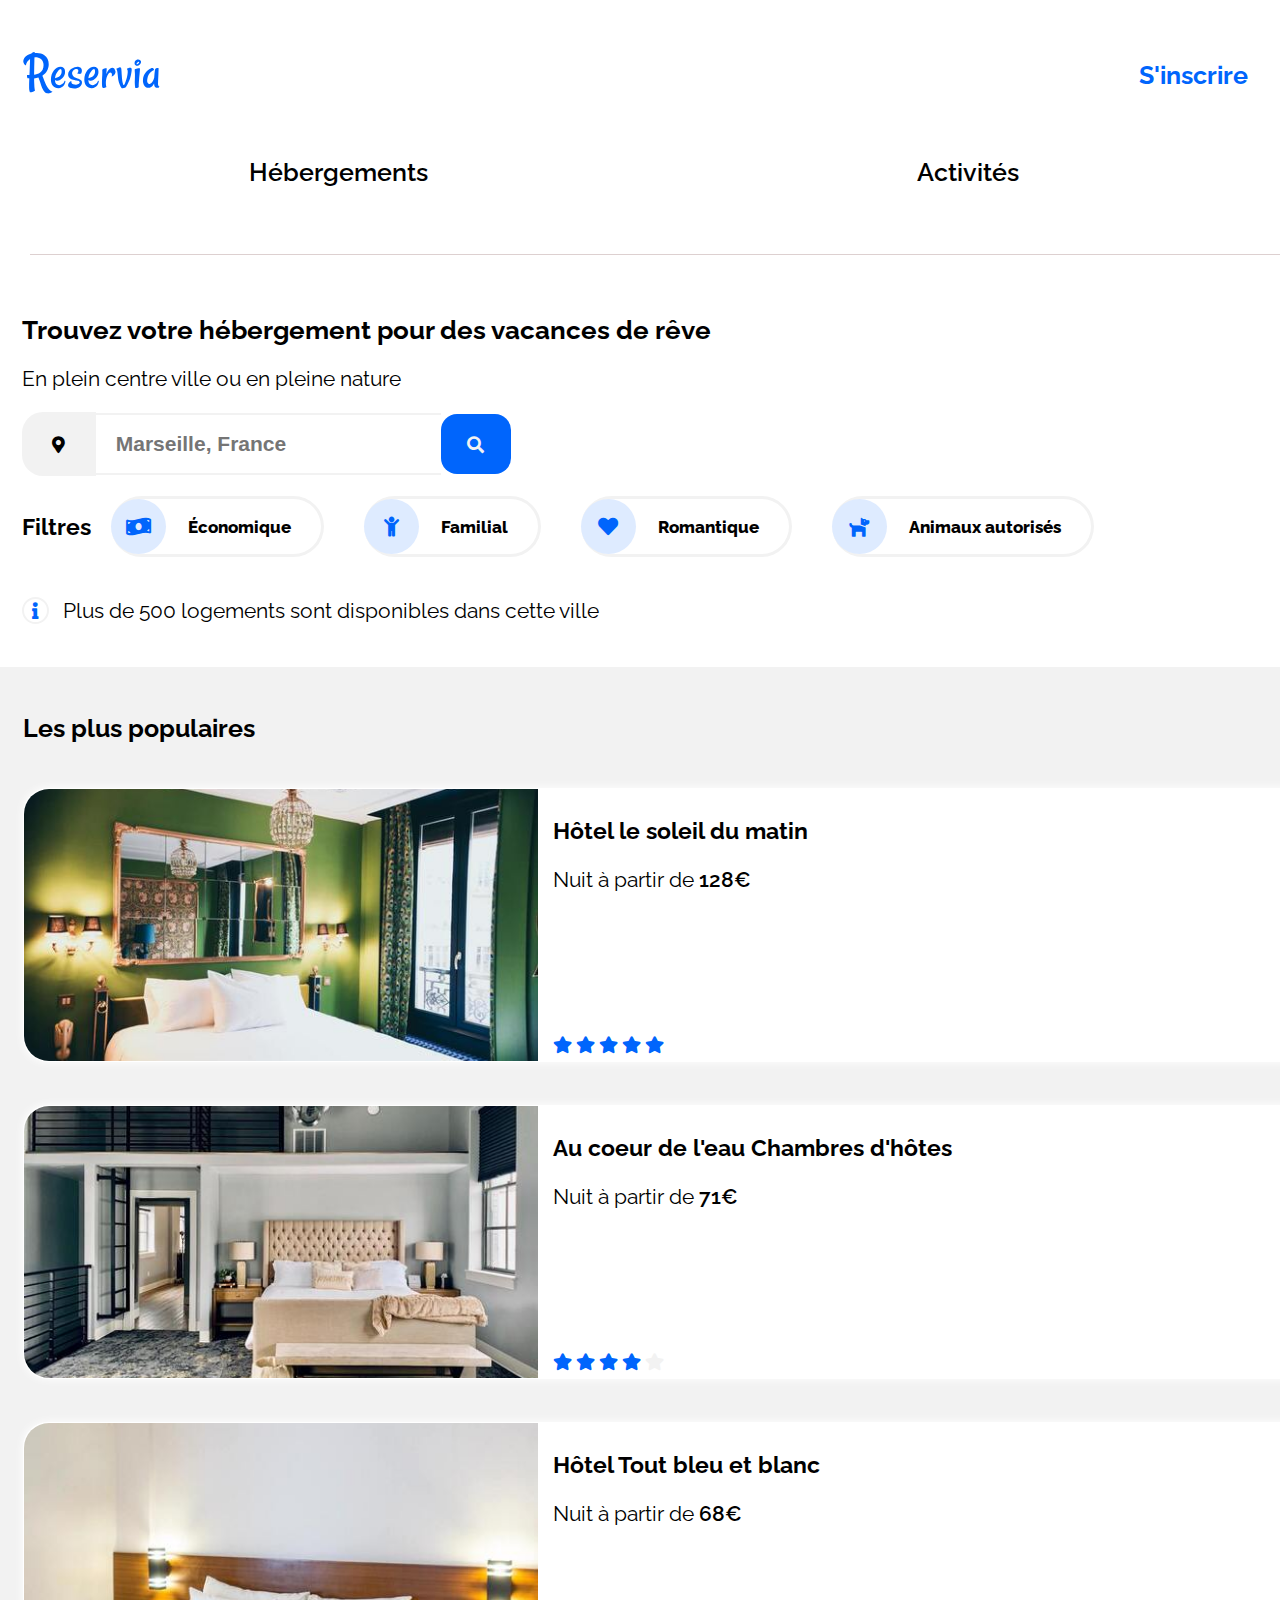
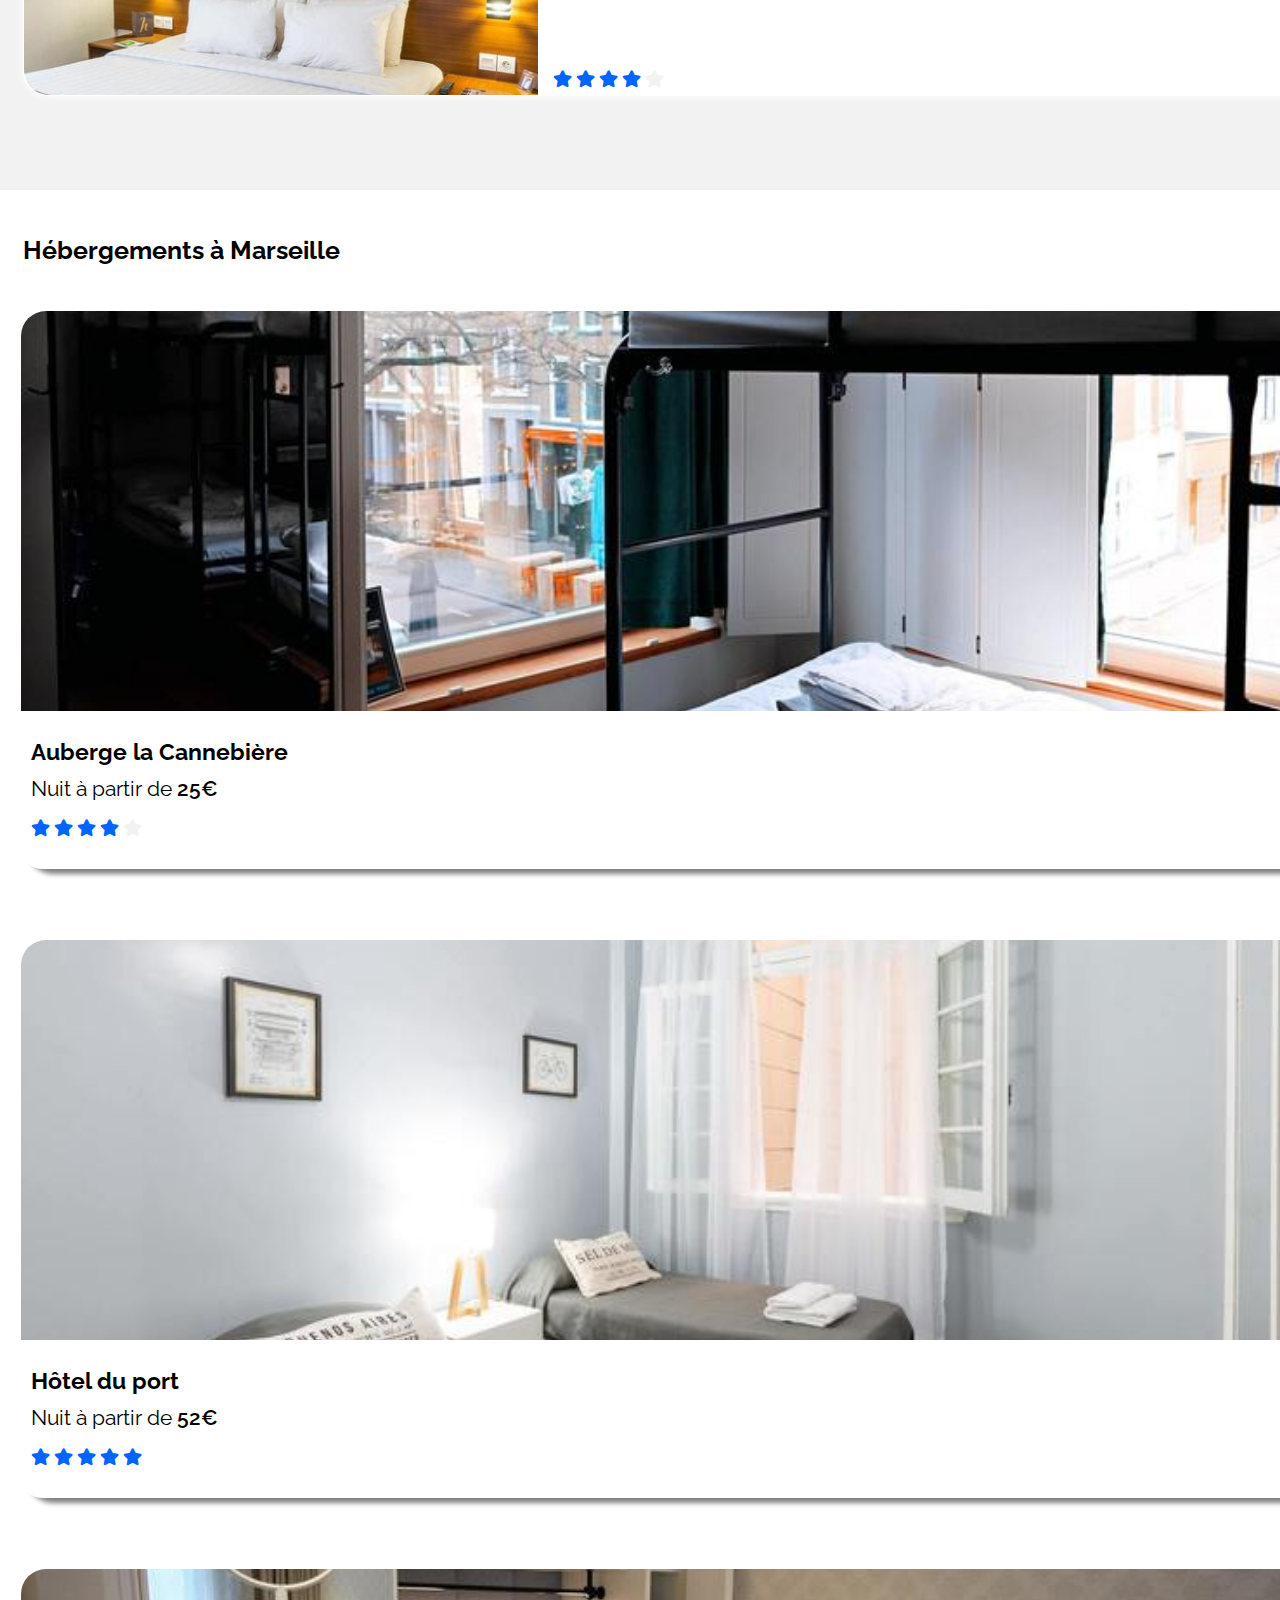
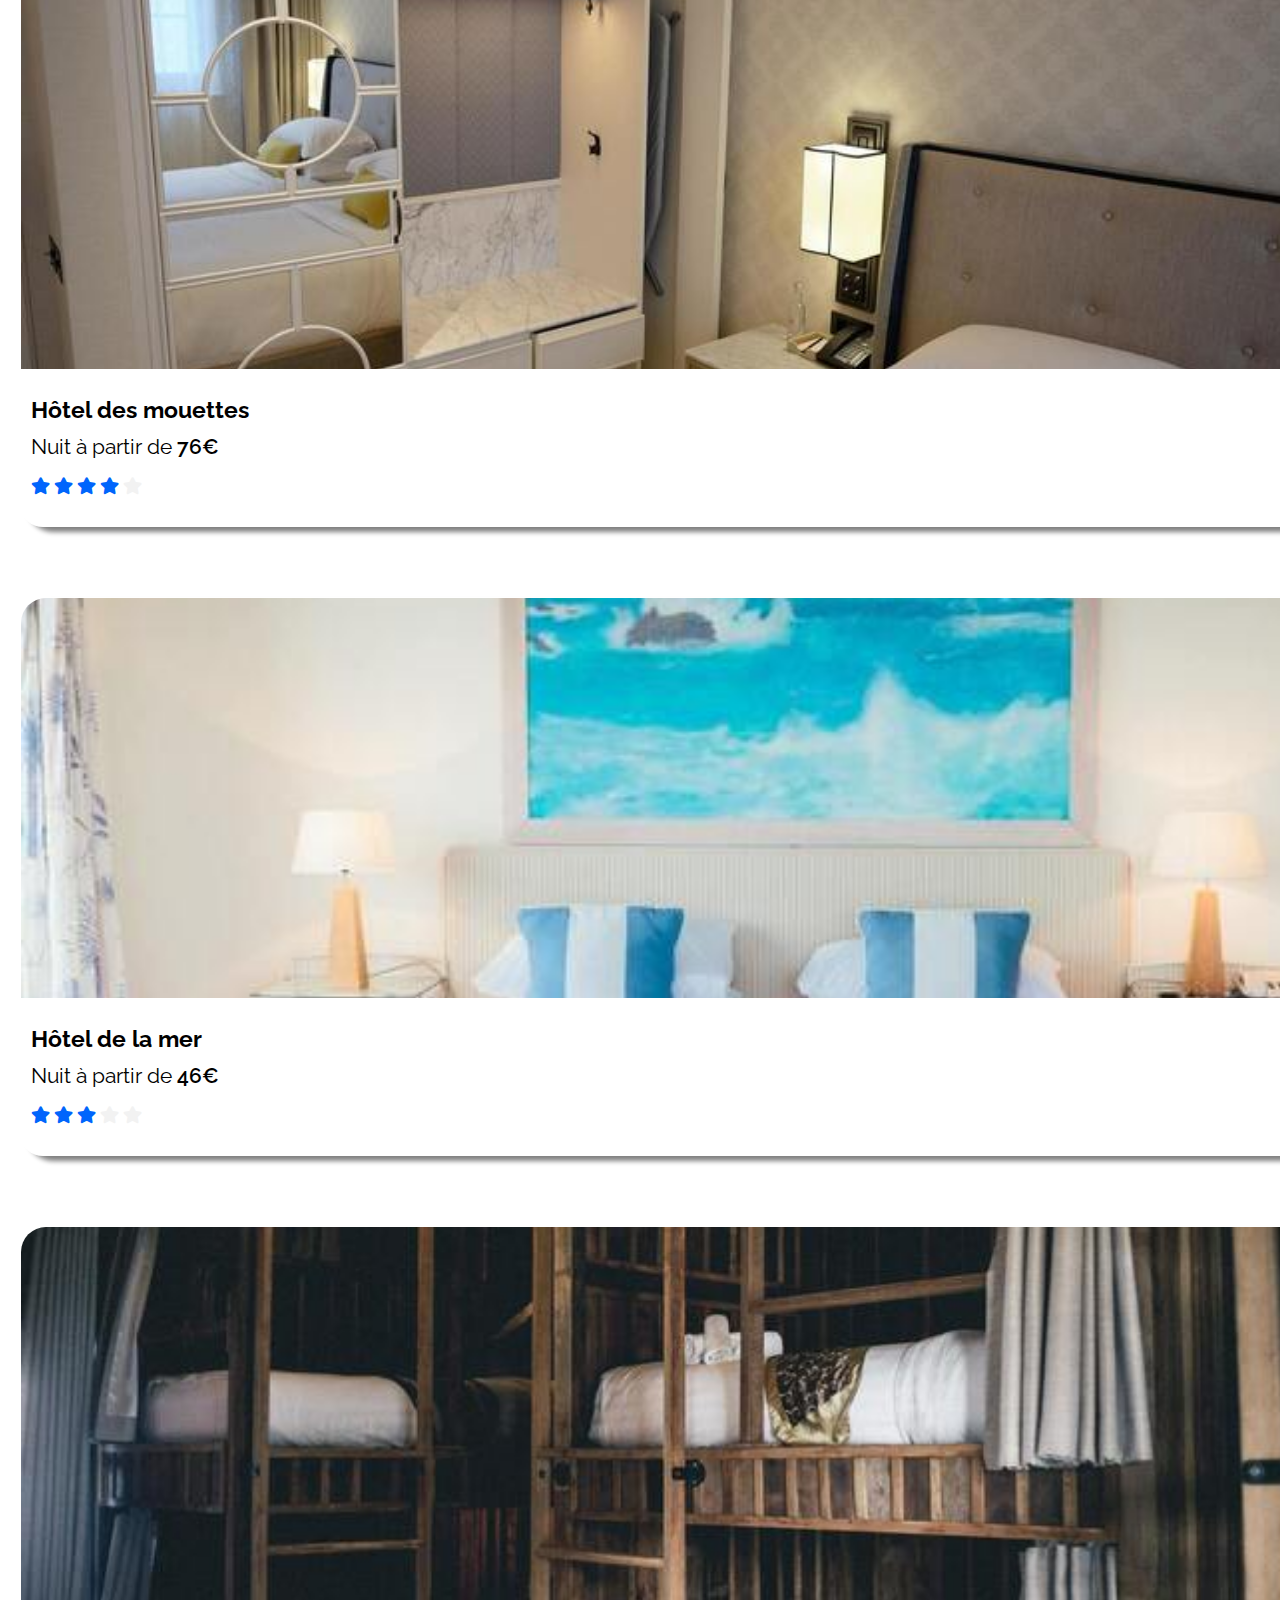
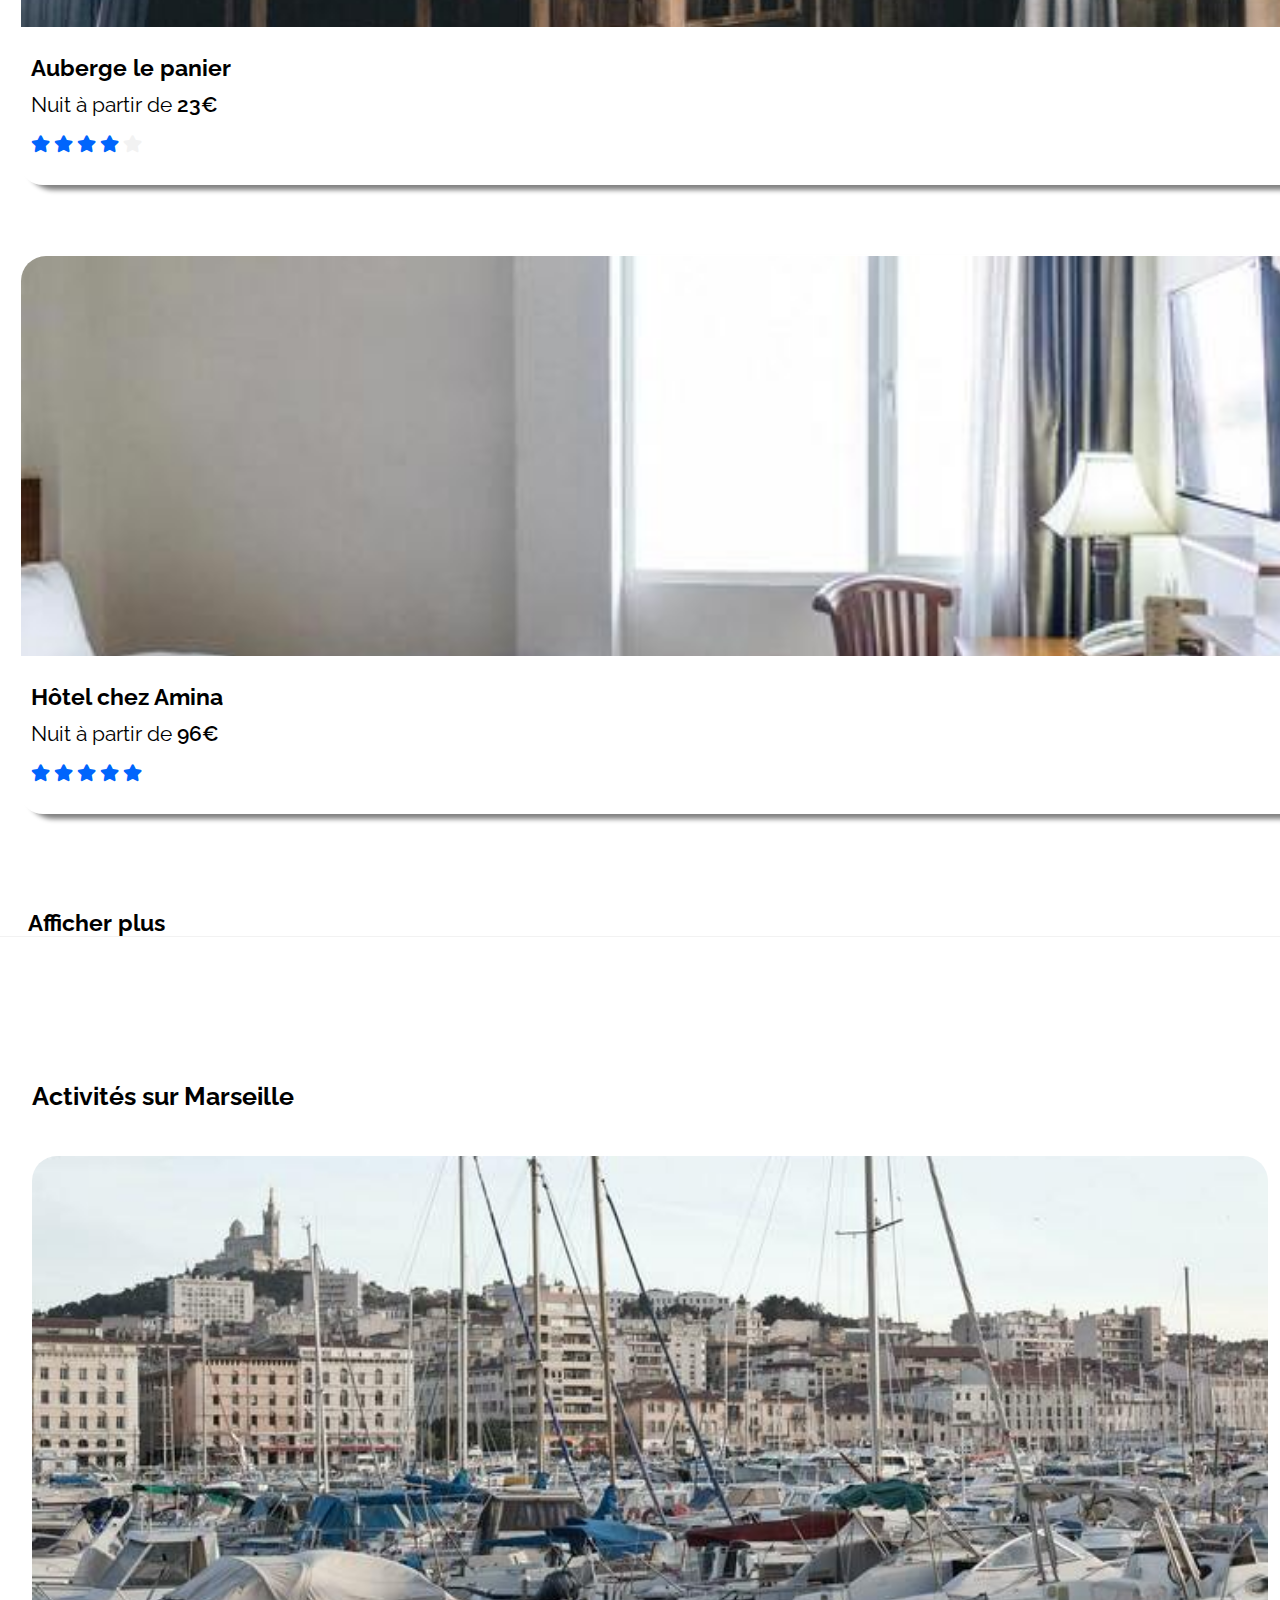
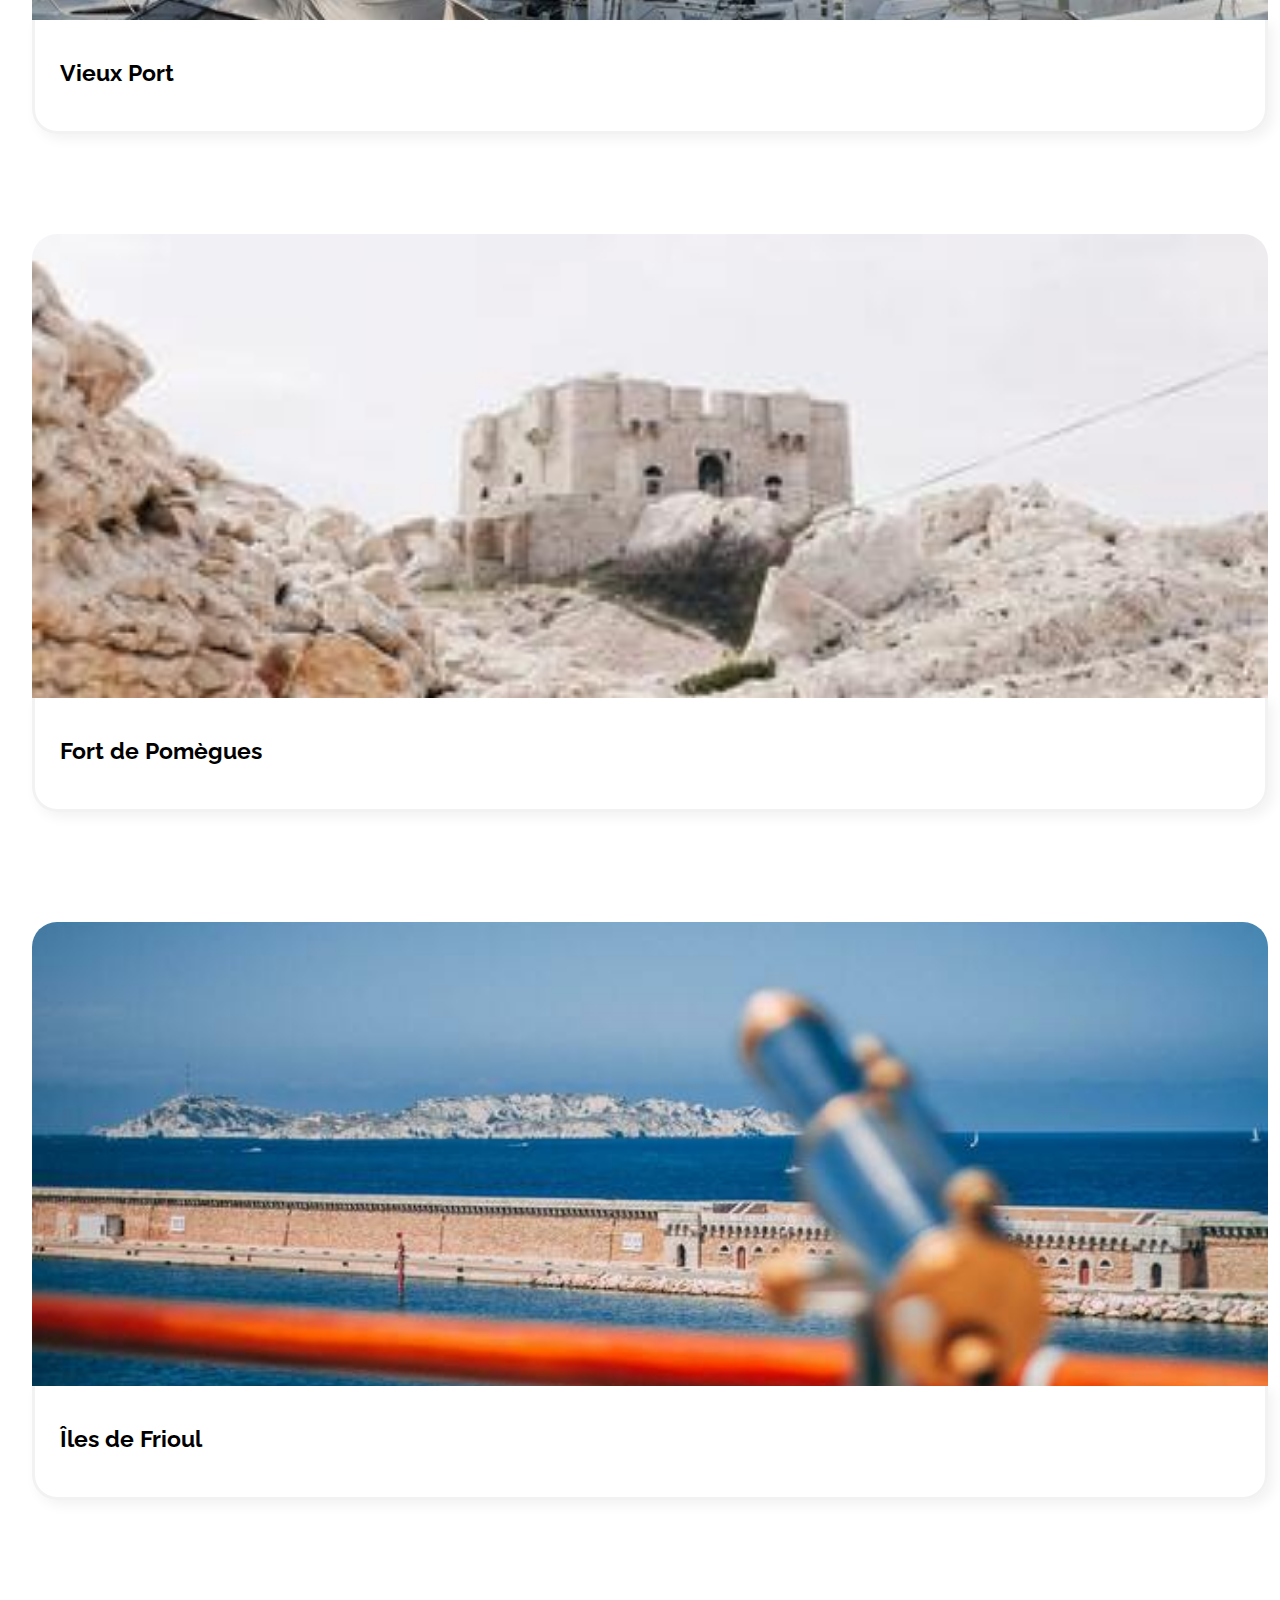
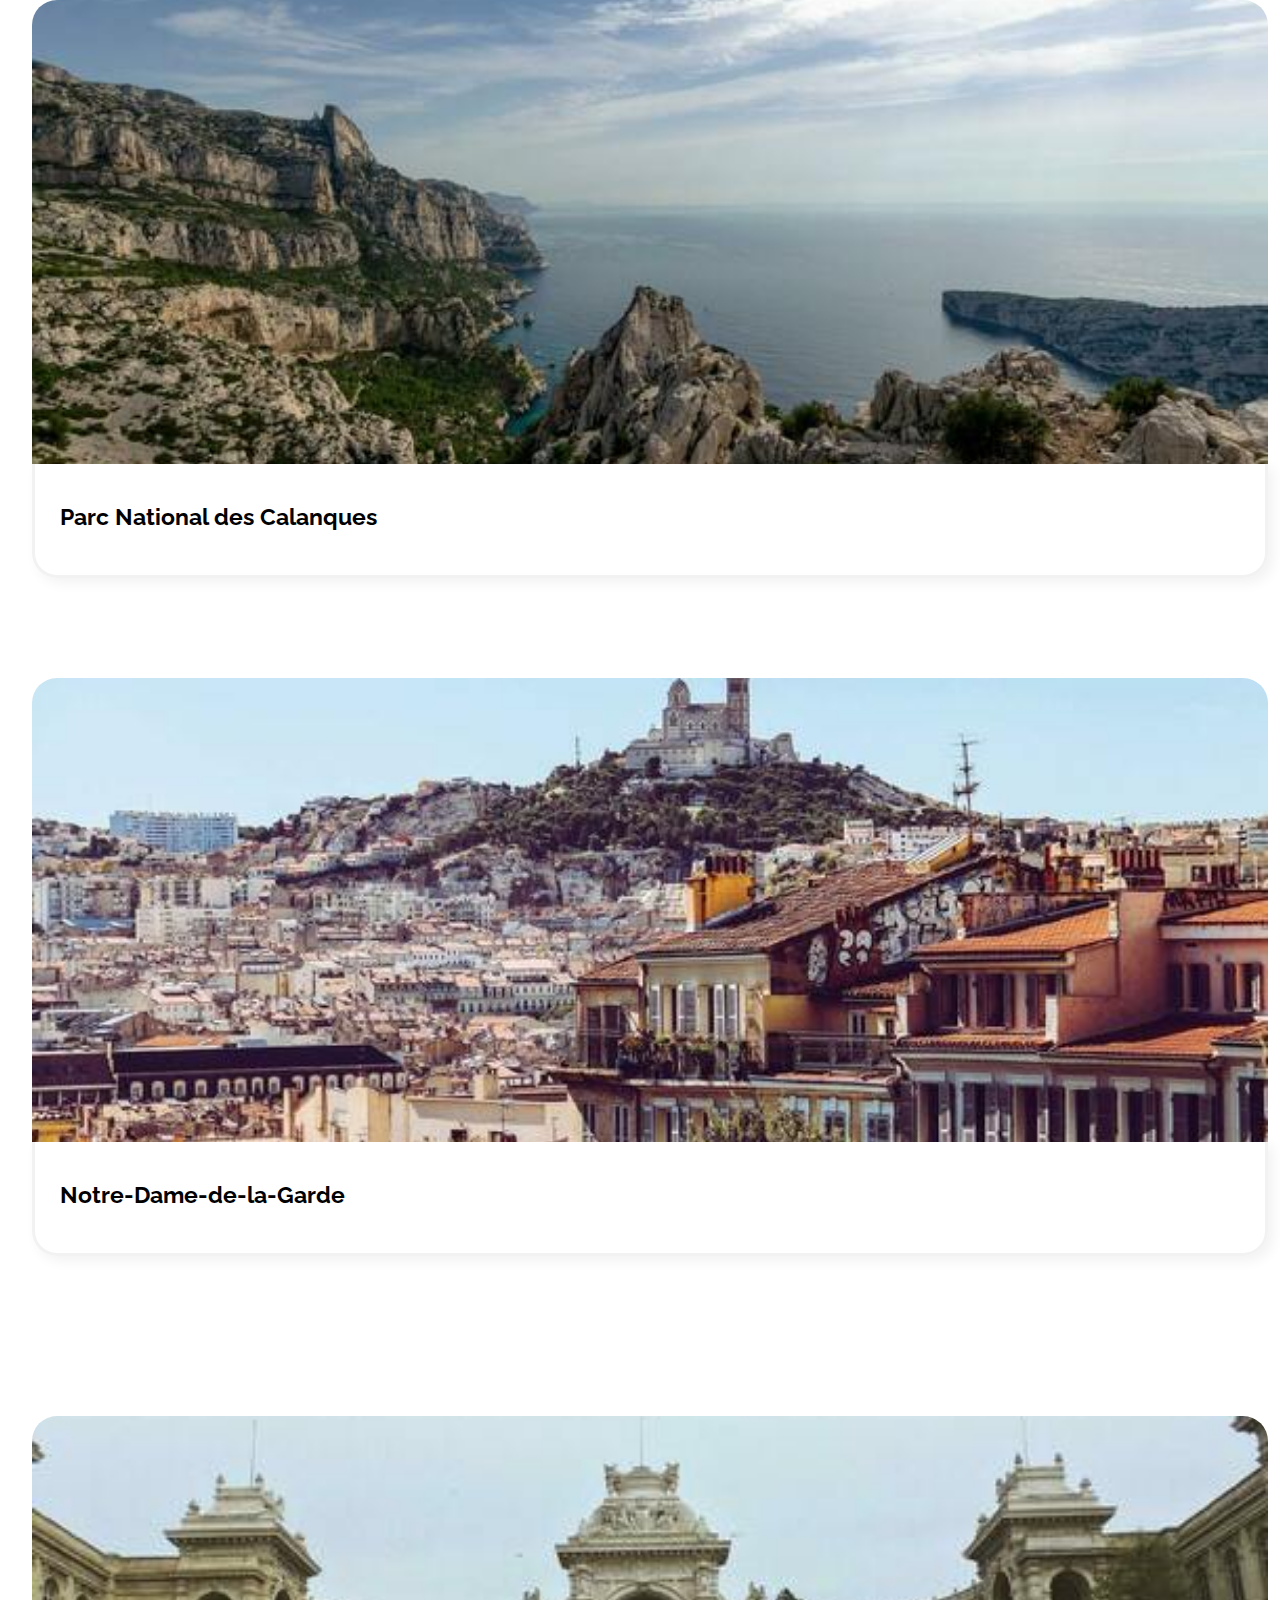
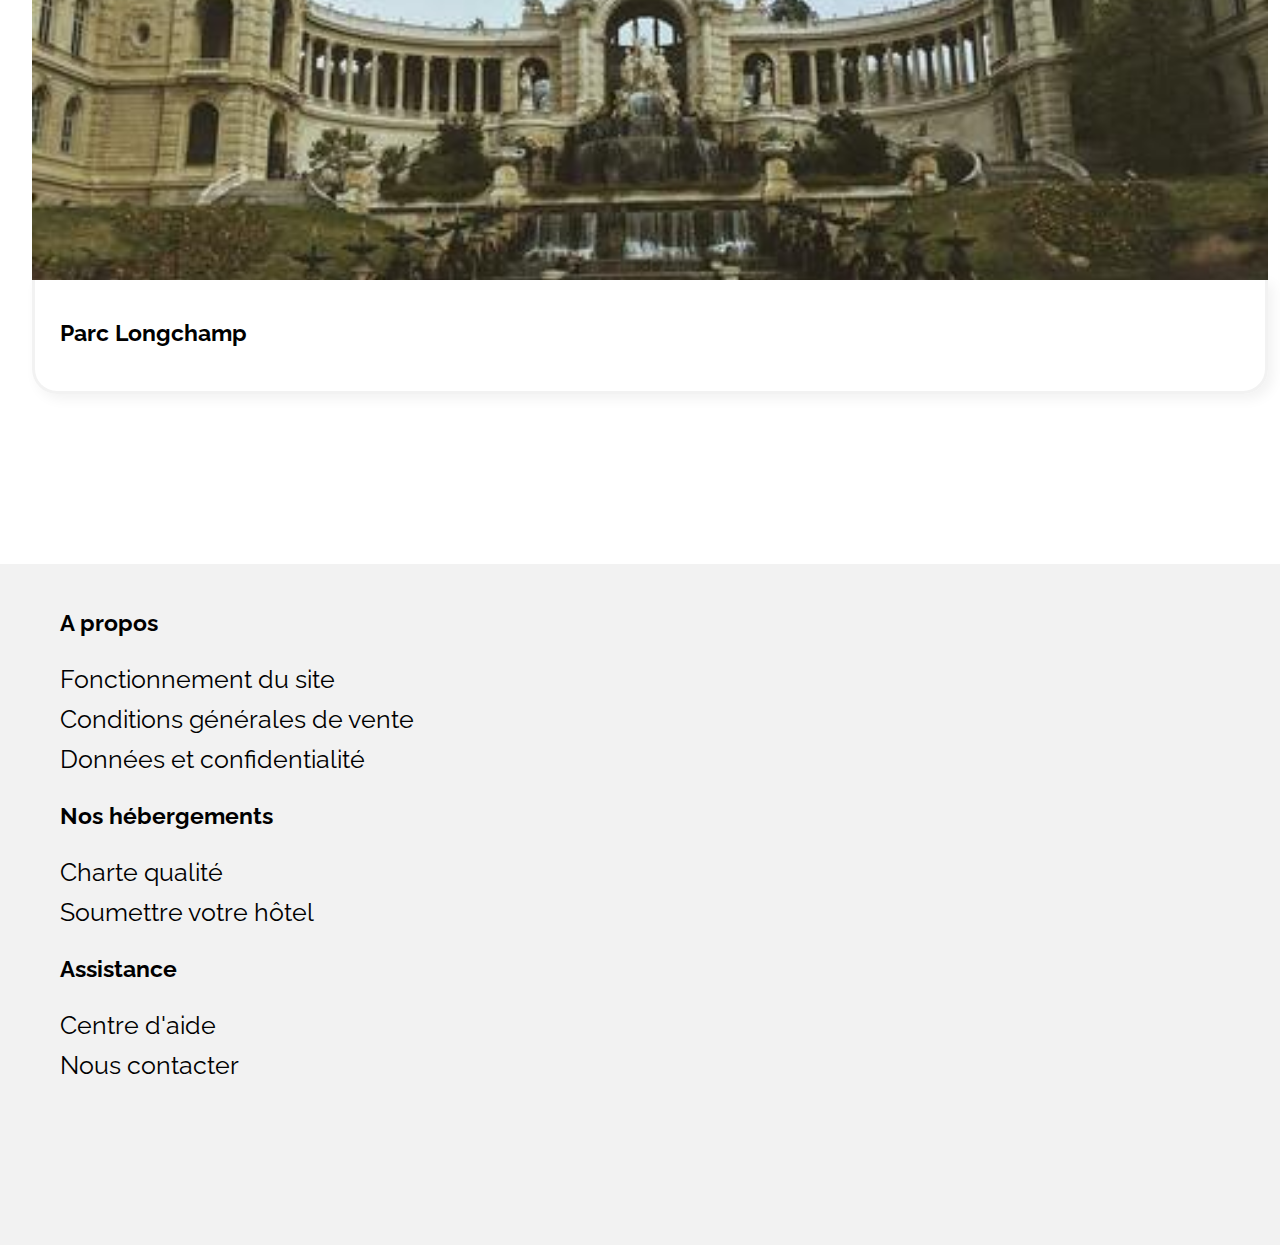
==== commit afbd4141: "ancres" ====
--- a/index.html
+++ b/index.html
@@ -7,7 +7,6 @@
         <link rel="stylesheet" href="src/styles/style.css" />
         <link rel="preconnect" href="https//fonts.gstatic.com"/>
         <link href="https://fonts.googleapis.com/css2?family=Raleway:wght@400;600;800&display=swap" rel="stylesheet" />
-        <meta name="viewport" content="initial-scale = -0.5, maximum-scale = 2, user-scalable = yes, width=device-width">
 
         <title>Réservia</title>
     </head>
--- a/src/styles/style.css
+++ b/src/styles/style.css
@@ -73,7 +73,7 @@
     display: flex;
     align-items: center;
 }
-#form ::before{
+i.fa.fa-map-marker-alt.mapi {
     color: black;
 }
 .mapi{
@@ -117,6 +117,7 @@
     color: white;
     font-size: 19px;
     font-weight: 400;
+    cursor: pointer;
 }
 
 /* Filters */
@@ -330,7 +331,7 @@
     justify-content: space-between;
     margin-top: 45px;
 }
-.listing_activities img:hover{
+.column_100:hover, .img_60:hover, .img_40:hover {
     transition: transform 100ms;
     transform: scale(1.1);
 }
@@ -375,26 +376,27 @@
 }
 
 /* Pied de page */  
-    footer{
-        display: flex;
-        justify-content: space-between;
-        width: 77%;
-        padding: 1.7% 23% 10em 60px;
-        background-color: #f2f2f2;
-    }
-    footer ul{
-        display: contents;
-    }
-    footer li{
-        list-style-type: none;
-        font-size: 25px;
-        line-height: 40px;
-    }
-    footer li:hover{
-        text-decoration: underline;
-    }
-
-        /* MEDIA QUERIES */
+footer{
+    display: flex;
+    justify-content: space-between;
+    width: 77%;
+    padding: 1.7% 23% 10em 60px;
+    background-color: #f2f2f2;
+}
+footer ul{
+    display: contents;
+}
+footer li{
+    list-style-type: none;
+    font-size: 25px;
+    line-height: 40px;
+    cursor: pointer;
+}
+footer li:hover{
+    text-decoration: underline;
+}
+
+    /* MEDIA QUERIES */
 
 @media (max-width: 2470px){
     .accomodation_aside{
@@ -406,7 +408,7 @@
     #logo {
         margin: 0 0 0 1.7%
     }
-    .accomodation_aside {
+    .accomodation_aside{
         flex-direction: column-reverse;
         height: auto;
     }
@@ -456,7 +458,7 @@
         height: 60px;
         color: black;
     }
-    aside, #accomodation {
+    aside, #accomodation{
         width: 100%;
         padding: 0px 100px 0 0;
         margin: 0 0 0 -25px;
@@ -469,31 +471,31 @@
         height: auto;
         background-color: white;
     }
-    #accomodation h2, aside h2 {
+    #accomodation h2, aside h2{
         margin: 45px 0px 45px 25px;
     }
-    .habitat_listing {
+    .habitat_listing{
         flex-direction: column;
         width: 101%;
     }
-    .habitat_listing img {
+    .habitat_listing img{
         width: 100%;
         height: 25em;
     }
-    .habitat_picture {
+    .habitat_picture{
         width: 104%;
     }
-    .listing_activities {
+    .listing_activities{
         flex-direction: column;
     }
-    .additional {
+    .additional{
         margin: 25px 0px 0px 30px;
     }
-    #activity {
+    #activity{
         height: auto;
         margin-top: 7em;
     }
-    #activity img {
+    #activity img{
         width: 100%;
         height: 29em;
     }
@@ -501,21 +503,19 @@
         width: 100%;
         margin-bottom: 100px;
     }
-    .img_60 {
+    .img_60{
         margin-bottom: 70px;
     }
-    footer {
+    footer{
         flex-direction: column;
     }
+}
    
 @media (max-width: 1100px){
     #filters{
         display: block;
     }
-    main {
-        margin-top: 6em;
-    }
-    main {
+    main{
         margin-top: 6em;
     }
     .listing_activities {
@@ -535,7 +535,6 @@
     #form{
     padding: 1.7% 27% 3em 60px;
     }
-   
     main{
         margin-top: 18em;
     }
@@ -565,7 +564,7 @@
         height: 22em;
     }
     footer{
-    padding: 1.7% 27% 10em 60px;
+    padding: 9.7% 17em 10em 60px;
     }
 }
 
@@ -609,41 +608,47 @@
     #form{
         padding: 3.7% 0% 3em 2px;
     }
-    main {
+    main{
         margin-top: 24em;
     }
-    aside {
+    aside{
         width: inherit;
     }
-    .habitat_picture {
+    .habitat_picture{
         width: 34em;
     }
-    .listing_activities {
+    .listing_activities{
         width: 100%;
     }
-    .card_longchamp {
+    .card_longchamp{
         padding-top: 90px;
     }
-    #activity img {
+    #activity img{
         height: 15em;
     }
-    .card_frioul {
+    .card_frioul{
         padding-top: 20px;
     }
-    footer {
+    footer{
         padding: 55px 170px 60px 55px;
     }
 }
  
     /* Iphone 6/7/8 Plus 414px */
 @media (max-width: 414px){
-    h2 {
+    h2{
         font-size: 30px;
     }
-    .filtered_listing {
+    .mapi {
+        padding: 0 20px 0 20px;
+    }
+    input {
+        width: 300px;
+    }
+    .filtered_listing{
         margin-left: -30px;
     }
-    .familia {
+    .familia{
         display: block;
         height: 53px;
         border-top: 3px solid #F2F2F2;
@@ -655,48 +660,52 @@
         margin-left: 6px;
         padding-right: 44px;
         }
-    .familia .filter_subtitle {
+    .familia .filter_subtitle{
         position: relative;
         left: 47px;
         top: -37px;
     }
-    #info .subtitle {
+    #info .subtitle{
         font: caption;
     }
     main{
         width: 23em;
         margin-top: 23em;
     }
-    .accomodation_aside {
+    .accomodation_aside{
         width: 28.5em;
     }
-    .best img {
+    .best img{
         width: 12em;
     }
-    .best_picture {
+    .best_picture{
         width: 30em;
         height: 17em;
     }
-    .best_description .star {
+    .best_description .star{
         margin-top: 7em;
     }
-    .habitat_picture {
+    .habitat_picture{
         width: 30em;
         height: 21em;
         margin-left: 35px;
     }
-    .habitat_listing img {
+    .habitat_listing img{
         height: 13em;
     }
-    .listing_activities {
+    .listing_activities{
         width: 30em;
     }
     footer{
         margin-right: -160px;
-        padding-right: 12em;
-    }
-}
-
+        padding-right: 12.5em;
+    }
+    footer li{
+        font-size: 20px;
+    }
+}
+
+/* Pixel 2 */
 @media (max-width: 411px){
     .filtered.familia {
         position: absolute;
@@ -704,6 +713,7 @@
     }
 }
 
+/* Iphone 6/7/8 */
 @media (max-width: 375px){
     footer {
         padding-right: 15em;
@@ -713,12 +723,14 @@
     }
 }
 
+/* Moto G4 */
 @media (max-width: 360px){
     #info .subtitle {
         min-inline-size: max-content;
     }
 }
 
+/* Iphone 5/SE */
 @media (max-width: 320px){
     main {
         margin-top: 27em;
@@ -728,12 +740,15 @@
     }
 }
 
+/* Galaxy fold */
 @media (max-width: 280px){
     #part_one p{
-            min-width: max-content;
-        }
+        min-width: max-content;
     }
     footer{
-        padding-right: 19em;
+       padding-right: 19em;
+    }
+    footer li{
+        width: max-content;
     }
 }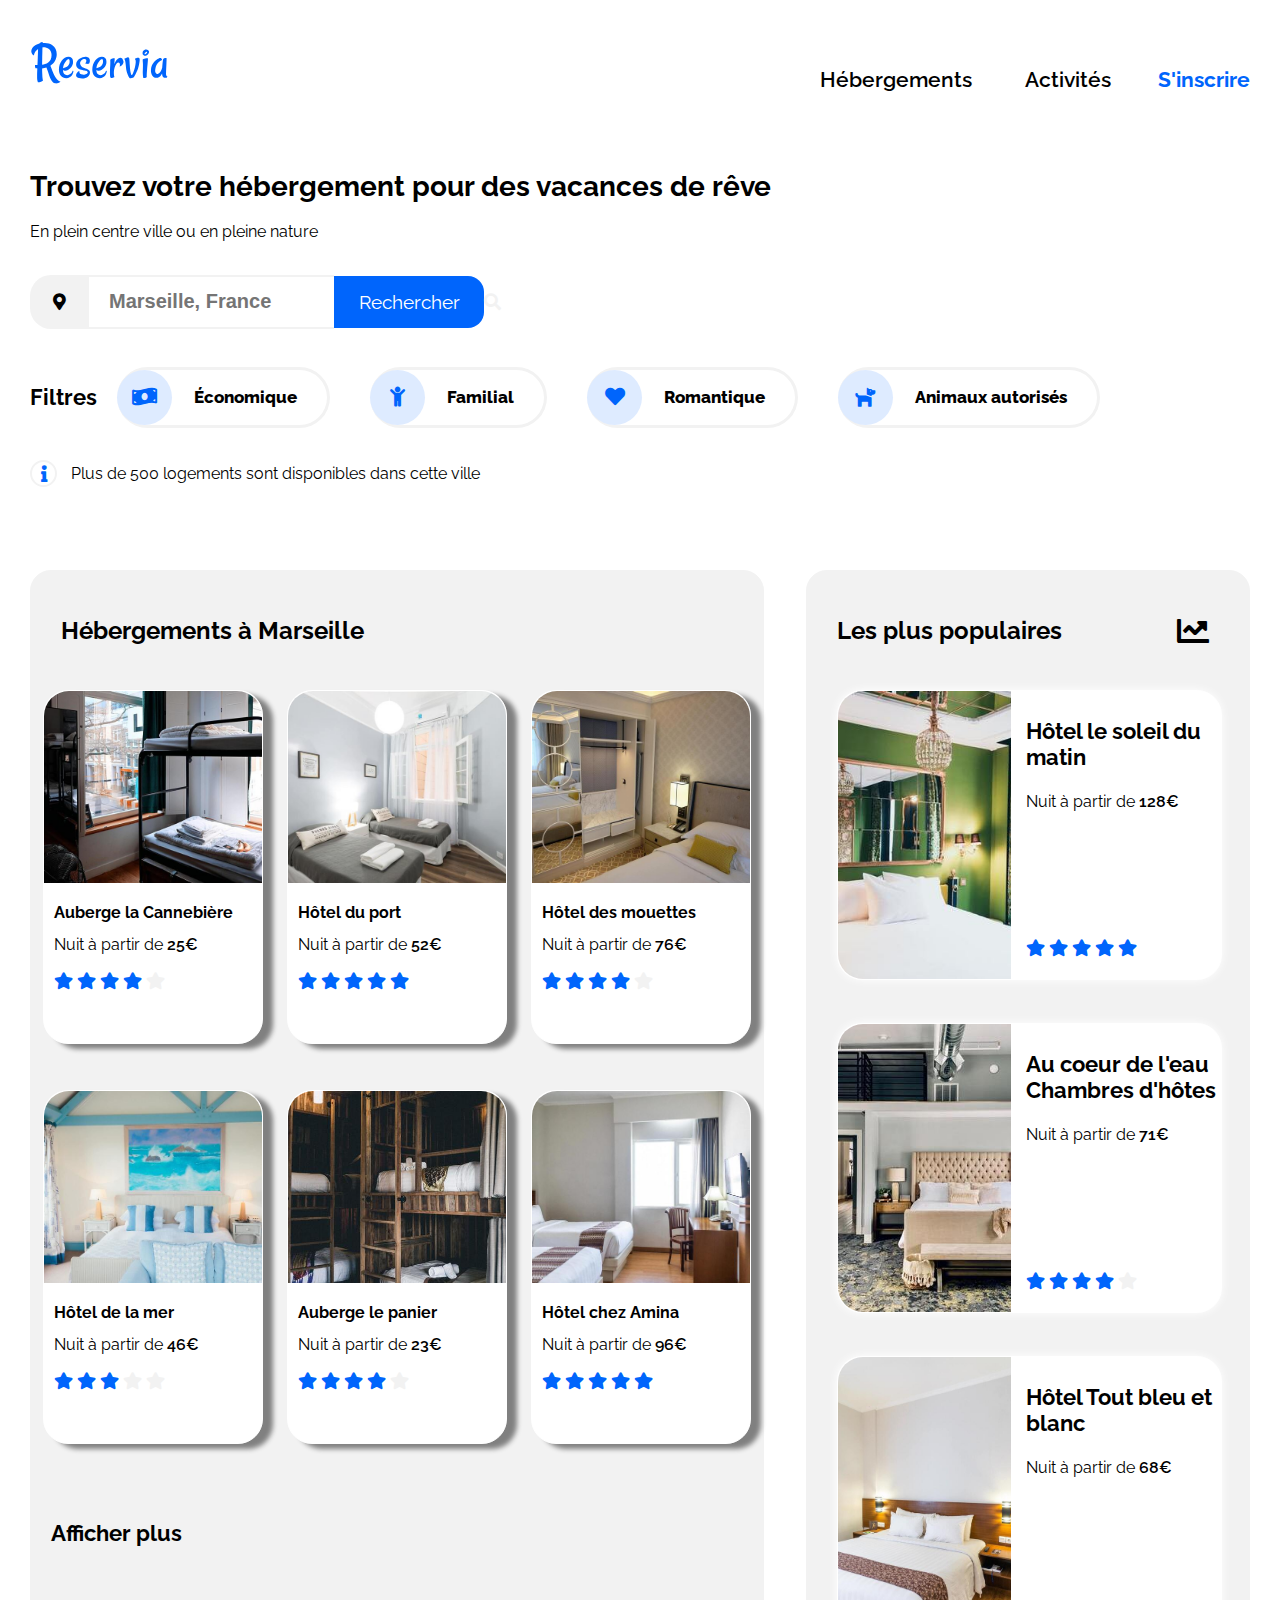
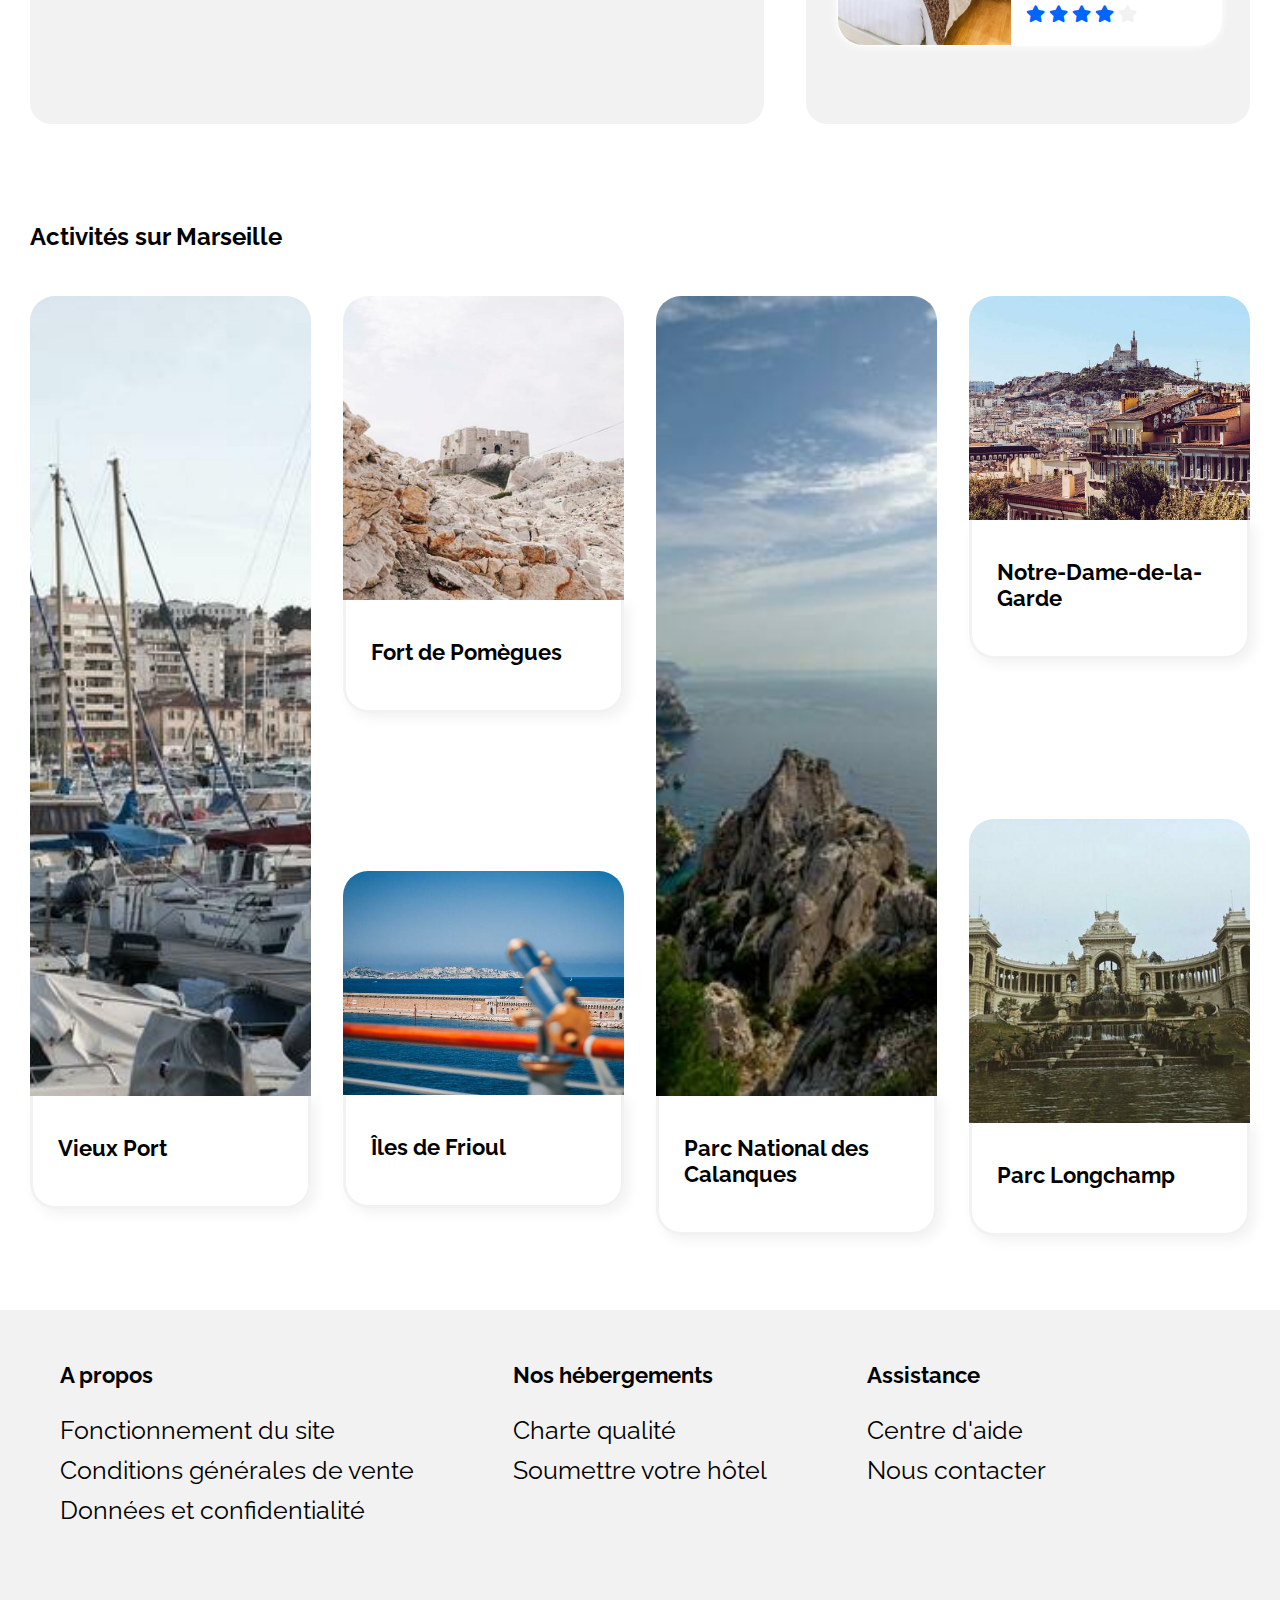
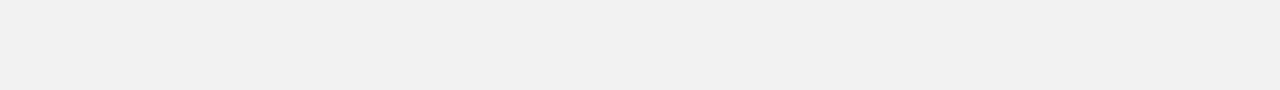
==== commit 879ceb1c: "1" ====
--- a/index.html
+++ b/index.html
@@ -3,12 +3,14 @@
     <head>
         <meta charset="UTF-8"/>
         <meta name="viewport" content="width=device-width, initial-scale=1.0" />
+        <meta name="viewport" content="initial-scale = -0.5, maximum-scale = 2, user-scalable = yes, width=device-width">
         <link rel="stylesheet" href="src/fontawesome-5.15.3.css" />
         <link rel="stylesheet" href="src/styles/style.css" />
         <link rel="preconnect" href="https//fonts.gstatic.com"/>
         <link href="https://fonts.googleapis.com/css2?family=Raleway:wght@400;600;800&display=swap" rel="stylesheet" />
 
         <title>Réservia</title>
+    
     </head>
     <body>
         <header class="header">
--- a/src/styles/style.css
+++ b/src/styles/style.css
@@ -1,51 +1,40 @@
 body{
     font-family: 'Raleway', sans-serif;
     width: 100%;
+    color: black;
     margin: 0;
-    color: black;
 }
 a{
-    font-size: 25px;
+    font-size: 21px;
     text-decoration: none;
     color: black;
 }
 h1{
-    font-size: 26px;
-}
-h2{
-    font-size: 25px;
+    font-size: 28px;
 }
 h3{
-    font-size: 23px;
-}
-h4{
-    font-size: 14px;
-}
-p{
-    font-size: 21px;
+    font-size: 22px;
 }
 .header{
     display: grid;
-    width: 98.3%;
     height: 100px;
-    margin-top: 10px;
+    margin: 0px 30px 0px 30px;
 }
 #logo{
     position: absolute;
     height: 65px;
-    margin: 30px 0 0 1.7%;
+    margin-top: 30px;
     grid-area: img;
 }
 .header_nav{
     display: flex;
-    margin: 0px 100px 0 auto;
-    place-content: space-evenly;
+    margin: 0px 75px 0 auto;
     grid-area: nav;
 }
 .header_nav_link{
     padding: 4rem;
     font-weight: 600;
-    margin-left: -50px;
+    margin-left: -75px;
     border-top: 3px transparent solid;
     border-bottom: 3px transparent solid;
 }
@@ -64,31 +53,32 @@
 }
 
 /* Search button */
+
 #part_one{
     width: 100%;
-    height: 22em;
-    margin: 60px 0px 0 1.7%;
+    height: 25em;
+    margin: 70px 0px 0px 30px;
 }
 #form{
     display: flex;
     align-items: center;
+}
+.mapi{
+    display: flex;
+    justify-content: center;
+    align-items: center;
+    border: 2px solid transparent;
+    width: 55px;
+    height: 50px;
+    border-radius: 21px 0px 0px 21px;
+    background-color: #f2f2f2;
 }
 i.fa.fa-map-marker-alt.mapi {
     color: black;
 }
-.mapi{
-    display: flex;
-    justify-content: center;
-    align-items: center;
-    border: 2px solid transparent;
-    width: 57px;
-    height: 65px;
-    border-radius: 21px 0px 0px 21px;
-    background-color: #f2f2f2;
-}
 input{
     width: 245px;
-    height: 65px;
+    height: 54px;
     border-top: 2.5px solid #f2f2f2;
     border-bottom: 2.5px solid #f2f2f2;
     border-left: none;
@@ -96,6 +86,7 @@
     padding-left: 20px;
     font-size: 20px;
     font-weight: bolder;
+    cursor: pointer;
 }
 input:focus{
     outline:none;
@@ -103,15 +94,15 @@
 .button{
     display: contents;
 }
-.button ::before{
+.button:focus{
     display: none;
 }
 .search{
     display: flex;
     align-items: center;
     justify-content: center;
-    width: 10em;
-    height: 63px;
+    width: 150px;
+    height: 52px;
     background-color: #0065fc;
     border-radius: 0px 16px 16px 0px;
     color: white;
@@ -200,7 +191,7 @@
 
 /* Main */
 main{
-    margin: 0 1.7% 0 1.7%;
+    margin: 0 30px 0 30px;
 }
 .accomodation_aside{
     display: flex;
@@ -210,13 +201,12 @@
     height: 75em;
     padding-bottom: 2em;
 }
-/* Part location and popularity */
-#accomodation {
+#accomodation{
     border: 1px solid #f2f2f2;
     background-color: #f2f2f2;
     border-radius: 21px;
     width: 60%;
-    height: 70em;
+    height: 72em;
 }
 span{
     font-weight: 600;
@@ -226,40 +216,42 @@
     background-color: #f2f2f2;
     border-radius: 21px;
     width: 36.2%;
-    height: 70em;
-} 
+    height: 72em;
+}
+i.fa.fa-chart-line {
+    color: black;
+    position: inherit;
+    margin-right: 40px;
+}
 .position_text{
     margin: 10px 0px 20px 10px;
 }
 #accomodation h2, aside h2{
-    margin: 45px 0px 45px 60px;
-}
-aside h2{
-    margin-left: 30px;
+    margin: 45px 0px 45px 30px;
 }
 #accomodation p{
     margin: -12px 0px 18px 0px;
 }
-.habitat {
-    margin-bottom: 50px;
+.habitat{
+    width: 30%;
+    height: 25em;
 }
 .habitat_listing{
     display: flex;
     justify-content: space-around;
-    margin: 0 20px 0 20px;
     flex-wrap: wrap;
 }
 .habitat_listing img{
-    width: 28.5em;
-    height: 14em;
+    width: 100%;
+    height: 12em;
     border-radius: 25px 25px 0 0;
     object-fit: cover;
 }
 .habitat_picture{
+    height: 22em;
     border: 1px solid white;
     background-color: white;
     border-radius: 25px;
-    padding: 0px 2px 10px 2px;
     margin-bottom: 20px;
     box-shadow: 10px 5px 5px grey;
     cursor: pointer;
@@ -268,24 +260,27 @@
     transition: transform 100ms;
     transform: scale(1.1);
 }
+h3.habitat_description{
+    font-size: 16px;
+    margin-bottom: 25px;
+}
 .additional {
-    margin: 25px 0px 0px 60px;
+    margin: 30px 0px 0px 20px;
 }
 .first_class{
     display: flex;
     justify-content: space-between;
     align-items: center;
-    margin-right: 4em;
-}
-i.fa.fa-chart-line {
+}
+i.fa.fa-chart-line{
     font-size: 32px;
 }
 .best{
-    margin-left: 25px;
+    margin-left: 30px;
 }
 .best_picture{
     display: flex;
-    width: 96%;
+    width: 93%;
     margin-bottom: 43px;
     box-shadow: 0 0 10px white;
     border: 1px solid white;
@@ -298,19 +293,20 @@
     transform: scale(1.1);
 }
 .best img{
-    width: 40%;
-    height: 17em;
+    width: 45%;
+    height: 18em;
     border-radius: 25px 0 0 25px;
     object-fit: cover;
 }
 .best_description{
     padding: 5px 0px 1px 15px;
 }
-.best_description .star{
-    margin-top: 9em;
-}
-
-/* Etoiles */
+.star{
+    margin-top: 8em;
+    padding-bottom: 15px;
+}
+
+/* stars */
 .fa, .fas{
     color:#0065fc;
     font-size: 17px;
@@ -320,18 +316,17 @@
     font-size: 17px;
 }
 
-/*  Activites */
+/*  Activity */
 #activity{
     width: 100%;
     height: 68em;
-    padding: 0 0 0 10px;
 }
 .listing_activities{
     display: flex;
     justify-content: space-between;
     margin-top: 45px;
 }
-.column_100:hover, .img_60:hover, .img_40:hover {
+.column_100:hover, .img_60:hover, .img_40:hover{
     transition: transform 100ms;
     transform: scale(1.1);
 }
@@ -345,13 +340,13 @@
     border-radius: 25px;
     cursor: pointer;
 }
-.column_100 {
+.column_100{
     margin-bottom: 120px;
 }
 .column_100 img{
     height: 50em;
 }
-.img_60 {
+.img_60{
     margin-bottom: 118px;
 }
 .img_60 img{
@@ -380,7 +375,7 @@
     display: flex;
     justify-content: space-between;
     width: 77%;
-    padding: 1.7% 23% 10em 60px;
+    padding: 30px 23% 10em 60px;
     background-color: #f2f2f2;
 }
 footer ul{
@@ -398,19 +393,12 @@
 
     /* MEDIA QUERIES */
 
-@media (max-width: 2470px){
-    .accomodation_aside{
-        height: 100em;
-    }
-}
-
-@media (max-width: 1700px){
-    #logo {
-        margin: 0 0 0 1.7%
-    }
-    .accomodation_aside{
-        flex-direction: column-reverse;
-        height: auto;
+@media (max-width: 1100px){
+    h3{
+        font-size: 23px;
+    }
+    #logo{
+        margin: 0;
     }
     #registration{
         order: 1;
@@ -435,69 +423,68 @@
         border-bottom: 2px solid #0065FC;
         color: #0065fc;
     }
-    .search{
-        display: none;
-    }
-    .button ::before{
-        display: flex;
-        justify-content: center;
-        align-items: center;
-        width: 70px;
-        height: 60px;
-        border-radius: 16px 16px 16px 16px;
-        background-color: #0065FC;
-    }
-    input{
-        width: 345px;
-        height: 62px;
-        font-weight: 800;
-        font-size: 21px;
-    }
-    .mapi{
-        width: 70px;
-        height: 60px;
-        color: black;
+    p.search{
+        color: transparent;
+        width: 3em;
+    }
+    i.fa.fa-search.glass{
+        font-size: 19px;
+        color: white;
+        position: relative;
+        left: -38px;
+    }
+    #part_one{
+        height: 30em;
+    }
+    #filters{
+        display: block;
     }
     aside, #accomodation{
         width: 100%;
-        padding: 0px 100px 0 0;
+        padding: 0px 110px 0 0;
         margin: 0 0 0 -25px;
         border-radius: 0;
     }
-    .best, .best_picture{
-        width: 102%;
+    i.fa.fa-chart-line{
+        margin-right: -70px;
+    }
+    aside{
+        height: 70em;
+    }
+    .best_picture{
+        width: 107%;
+        height: 17em;
+    }
+    .accomodation_aside{
+        flex-direction: column-reverse;
+        height: auto;
     }
     #accomodation{
-        height: auto;
-        background-color: white;
-    }
-    #accomodation h2, aside h2{
-        margin: 45px 0px 45px 25px;
-    }
-    .habitat_listing{
-        flex-direction: column;
-        width: 101%;
-    }
-    .habitat_listing img{
-        width: 100%;
-        height: 25em;
-    }
-    .habitat_picture{
-        width: 104%;
+        margin-top: 7em;
+        background: white;
+        border: none;
+    }
+    .habitat {
+        width: 65em;
+        height: 29em;
+        margin-left: 30px;
+        justify-content: center;
+        margin-right: -60px;
+    }
+    h3.habitat_description {
+        font-size: 22px;
+    }
+    #activity {
+        margin-top: 120em;
+        height: 180em;
     }
     .listing_activities{
         flex-direction: column;
-    }
-    .additional{
-        margin: 25px 0px 0px 30px;
-    }
-    #activity{
-        height: auto;
-        margin-top: 7em;
+        width: 106%;
     }
     #activity img{
         width: 100%;
-        height: 29em;
+        height: 15em;
     }
     .column_100, .column_60_40{
         width: 100%;
@@ -506,237 +493,107 @@
     .img_60{
         margin-bottom: 70px;
     }
+    .position_text{
+        font-size: 20px;
+    }
     footer{
         flex-direction: column;
     }
 }
-   
-@media (max-width: 1100px){
-    #filters{
-        display: block;
-    }
+
+/* Size Ipad Pro 1024px */
+@media (max-width: 1040px){
     main{
-        margin-top: 6em;
-    }
-    .listing_activities {
-        width: 104%;
-    }
-}
-
-/* Size Ipad Pro 1024px */
- @media (max-width: 1024px){
-    .header{
-        padding-right: 5%;
-        margin: 5% 0% 0% 5%;
-    }
-    #part_one{
-        margin: 60px 0px 0 5%;
-    }
-    #form{
-    padding: 1.7% 27% 3em 60px;
-    }
-    main{
-        margin-top: 18em;
-    }
-    aside{
-        margin: 0;
-        margin-left: -10px;
-        padding-left: 20px;
-    }
-    .best_picture{
-        width: auto;
-    }
-    .habitat_picture{
-        width: 100%;
-        margin-left: 4%;
-    }
-    #accomodation h2{
-        margin: 45px 0px 45px 60px;
-    }
-    .additional{
-        margin: 30px 0px 0px 65px;
-    }
-    section#activity{
-        margin-left: 30px;
-        width: 97%;
-    }
-    #activity img{
-        height: 22em;
-    }
-    footer{
-    padding: 9.7% 17em 10em 60px;
+        margin-top: 70px;
+    }
+    i.fa.fa-chart-line {
+        margin-right: -30px;
     }
 }
 
 /* Ipad 768px */
 @media (max-width: 768px){
-    h2 {
-        font-size: 32px;
-    }
-    #registration{
-        margin: 30px -15% 0px 0px;
-    }
     main{
-        margin-top: 14em;
-    }
-    aside{
-        width: max-content;
-    }
-    #accomodation{
-        margin-top: 45px;
-        border: none;
-    }
-    .habitat_picture{
-        width: 50em;
-    }
-    .habitat_listing img{
-        height: 17em;
-    }
-    .position_text{
-        margin: 25px 0px 20px 40px;
-    }
-    .additional{
-        font-size: 25px;
-    }
-    .listing_activities{
-        width: 50em;
-    }
-}
-    
+        margin-top: 100px;
+    }
+    #accomodation {
+        margin-top: 16em;
+    }
+    aside {
+        height: 74em;
+    }
+    .best{
+        width: 100%;
+    }
+    aside {
+        height: 55em;
+    }
+}
 /* Surface Duo 540px */
 @media (max-width: 540px){
-    #form{
-        padding: 3.7% 0% 3em 2px;
-    }
-    main{
-        margin-top: 24em;
-    }
-    aside{
-        width: inherit;
-    }
-    .habitat_picture{
-        width: 34em;
-    }
-    .listing_activities{
-        width: 100%;
-    }
-    .card_longchamp{
-        padding-top: 90px;
-    }
-    #activity img{
-        height: 15em;
-    }
-    .card_frioul{
-        padding-top: 20px;
-    }
-    footer{
-        padding: 55px 170px 60px 55px;
-    }
-}
- 
-    /* Iphone 6/7/8 Plus 414px */
+    main {
+        margin-top: 14em;
+    }
+    .best_picture {
+        height: 12em;
+    }
+    .star {
+        margin-top: 2em;
+}
+    footer {
+        padding: 30px 147px 6em 30px;
+    }
+    
+/* Iphone 6/7/8 Plus 414px */
 @media (max-width: 414px){
-    h2{
-        font-size: 30px;
-    }
-    .mapi {
-        padding: 0 20px 0 20px;
-    }
-    input {
-        width: 300px;
-    }
     .filtered_listing{
         margin-left: -30px;
     }
     .familia{
         display: block;
         height: 53px;
-        border-top: 3px solid #F2F2F2;
-        border-right: 3px solid #F2F2F2;
-        border-bottom: 3px solid #F2F2F2;
-        border-radius: 44px;
-        background-color: white;
-        cursor: pointer;
-        margin-left: 6px;
-        padding-right: 44px;
-        }
+        margin-left: -5px;
+        padding-right: 30px;
+    }
     .familia .filter_subtitle{
         position: relative;
         left: 47px;
         top: -37px;
     }
-    #info .subtitle{
-        font: caption;
-    }
-    main{
-        width: 23em;
-        margin-top: 23em;
-    }
-    .accomodation_aside{
-        width: 28.5em;
-    }
-    .best img{
-        width: 12em;
+    i.fa.fa-chart-line{
+        margin-right: -50px;
     }
     .best_picture{
-        width: 30em;
-        height: 17em;
-    }
-    .best_description .star{
-        margin-top: 7em;
-    }
-    .habitat_picture{
-        width: 30em;
-        height: 21em;
-        margin-left: 35px;
-    }
-    .habitat_listing img{
-        height: 13em;
-    }
-    .listing_activities{
-        width: 30em;
-    }
-    footer{
-        margin-right: -160px;
-        padding-right: 12.5em;
-    }
-    footer li{
-        font-size: 20px;
-    }
-}
-
-/* Pixel 2 */
-@media (max-width: 411px){
-    .filtered.familia {
-        position: absolute;
-        margin: 20px 0px 0px 19em;
+        height: 11em;
+    }
+    .star{
+        margin: 0;
+    }
+    aside {
+        width: 22.5em;
+    }
+    .habitat_picture {
+        width: 111%;
+    }
+    .listing_activities {
+        width: 126%;
     }
 }
 
 /* Iphone 6/7/8 */
 @media (max-width: 375px){
-    footer {
-        padding-right: 15em;
+    h2{
+        font-size: 18px;
+    }
+    .filtered.familia{
+        position: relative;
+        left: 25px;
     }
     main{
-        margin-top: 27em;
-    }
-}
-
-/* Moto G4 */
-@media (max-width: 360px){
-    #info .subtitle {
-        min-inline-size: max-content;
-    }
-}
-
-/* Iphone 5/SE */
-@media (max-width: 320px){
-    main {
-        margin-top: 27em;
-    }
-    footer {
-        padding-right: 17em;
+        margin-top: 25em;
+    }
+    .listing_activities{
+        width: 134%;
     }
 }
 
@@ -745,6 +602,15 @@
     #part_one p{
         min-width: max-content;
     }
+    aside{
+        width: 26.5em;
+    }
+    .habitat_picture{
+        width: 187%;
+    }
+    .listing_activities{
+        width: 227%;
+    }
     footer{
        padding-right: 19em;
     }
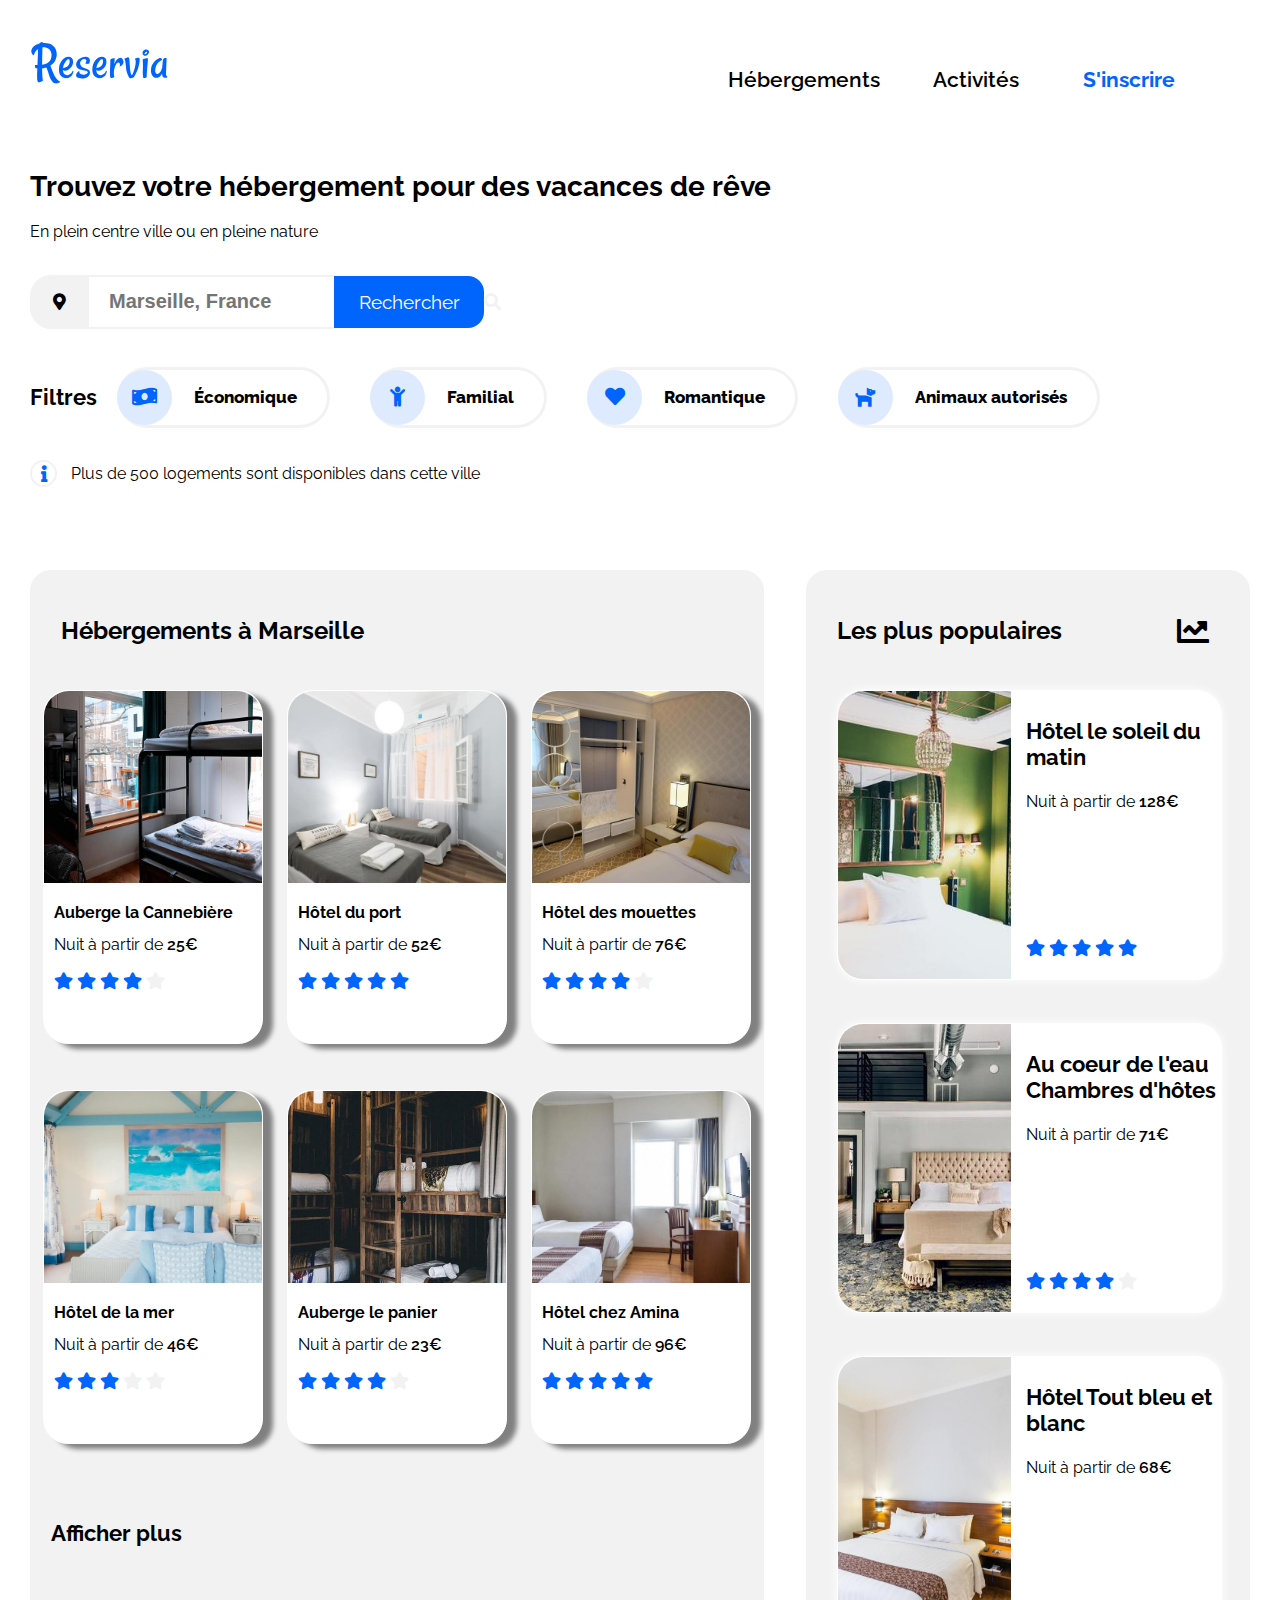
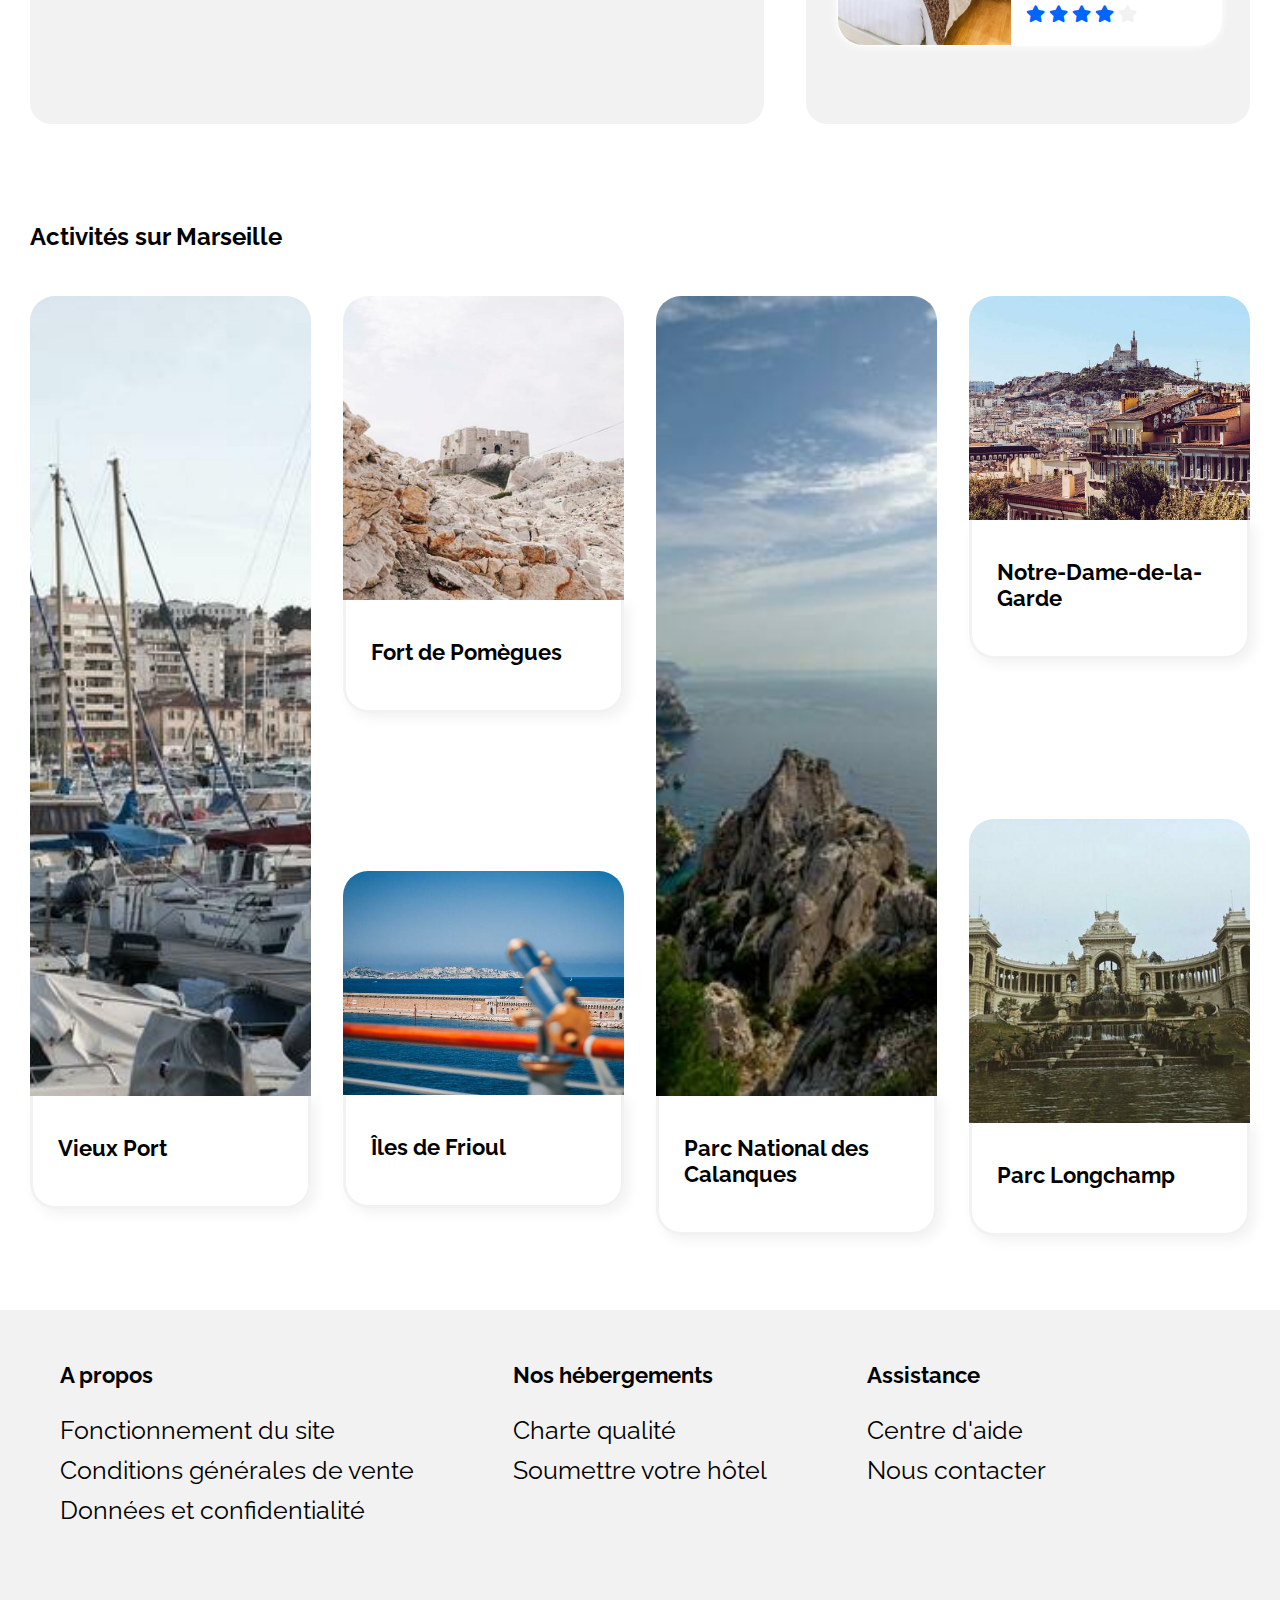
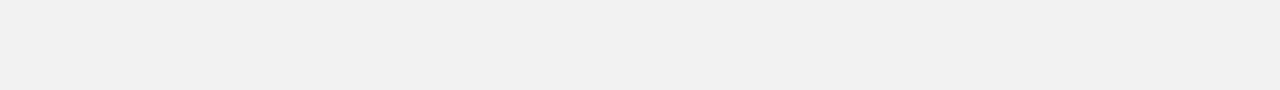
==== commit 025b23a9: "reglage border header" ====
--- a/index.html
+++ b/index.html
@@ -18,8 +18,8 @@
                 <nav class="header_nav">
                     <a id="menu_hebergement" class="header_nav_link" href="#accomodation">Hébergements</a>
                     <a id="menu_activity" class="header_nav_link" href="#activity">Activités</a>
-                </nav>
                     <a id="registration">S'inscrire</a>
+                </nav>
         </header> 
             <section id="part_one">
                 <div class="part_search">
--- a/src/styles/style.css
+++ b/src/styles/style.css
@@ -402,8 +402,13 @@
     }
     #registration{
         order: 1;
-        margin: 20px 10px 0 0;
         font-size: 25px;
+        position: absolute;
+        right: 30px;
+        top: 70px
+    }
+    nav.header_nav {
+        margin-top: 110px;
     }
     .header{
         grid-template-areas: "img . note" "nav nav nav";
@@ -464,17 +469,17 @@
         background: white;
         border: none;
     }
-    .habitat {
+    .habitat{
         width: 65em;
         height: 29em;
         margin-left: 30px;
         justify-content: center;
         margin-right: -60px;
     }
-    h3.habitat_description {
+    h3.habitat_description{
         font-size: 22px;
     }
-    #activity {
+    #activity{
         margin-top: 120em;
         height: 180em;
     }
@@ -506,7 +511,7 @@
     main{
         margin-top: 70px;
     }
-    i.fa.fa-chart-line {
+    i.fa.fa-chart-line{
         margin-right: -30px;
     }
 }
@@ -516,7 +521,7 @@
     main{
         margin-top: 100px;
     }
-    #accomodation {
+    #accomodation{
         margin-top: 16em;
     }
     aside {
@@ -525,24 +530,26 @@
     .best{
         width: 100%;
     }
-    aside {
+    aside{
         height: 55em;
     }
 }
+
 /* Surface Duo 540px */
 @media (max-width: 540px){
     main {
         margin-top: 14em;
     }
-    .best_picture {
+    .best_picture{
         height: 12em;
     }
-    .star {
+    .star{
         margin-top: 2em;
 }
-    footer {
+    footer{
         padding: 30px 147px 6em 30px;
     }
+}
     
 /* Iphone 6/7/8 Plus 414px */
 @media (max-width: 414px){
@@ -564,18 +571,18 @@
         margin-right: -50px;
     }
     .best_picture{
-        height: 11em;
+        height: 20em;
     }
     .star{
         margin: 0;
     }
-    aside {
+    aside{
         width: 22.5em;
     }
-    .habitat_picture {
+    .habitat_picture{
         width: 111%;
     }
-    .listing_activities {
+    .listing_activities{
         width: 126%;
     }
 }
@@ -617,4 +624,4 @@
     footer li{
         width: max-content;
     }
-}+} 